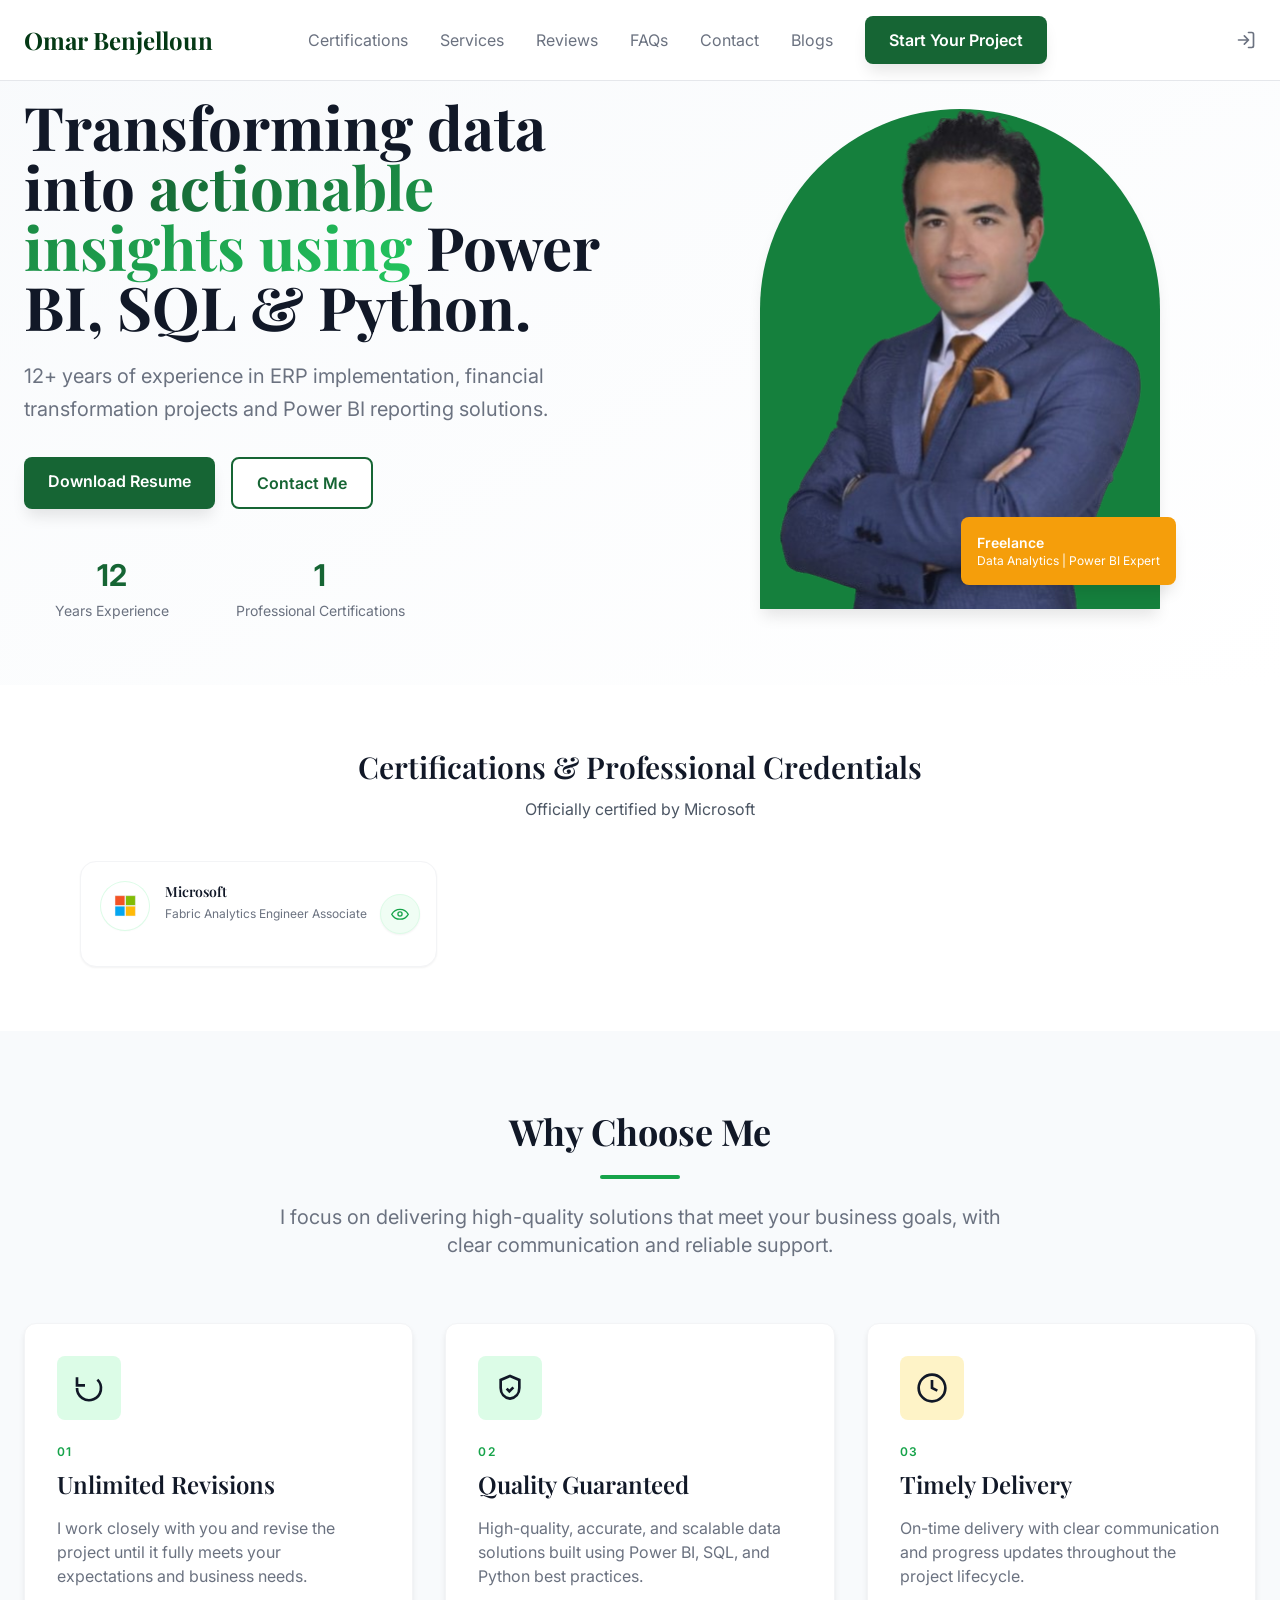
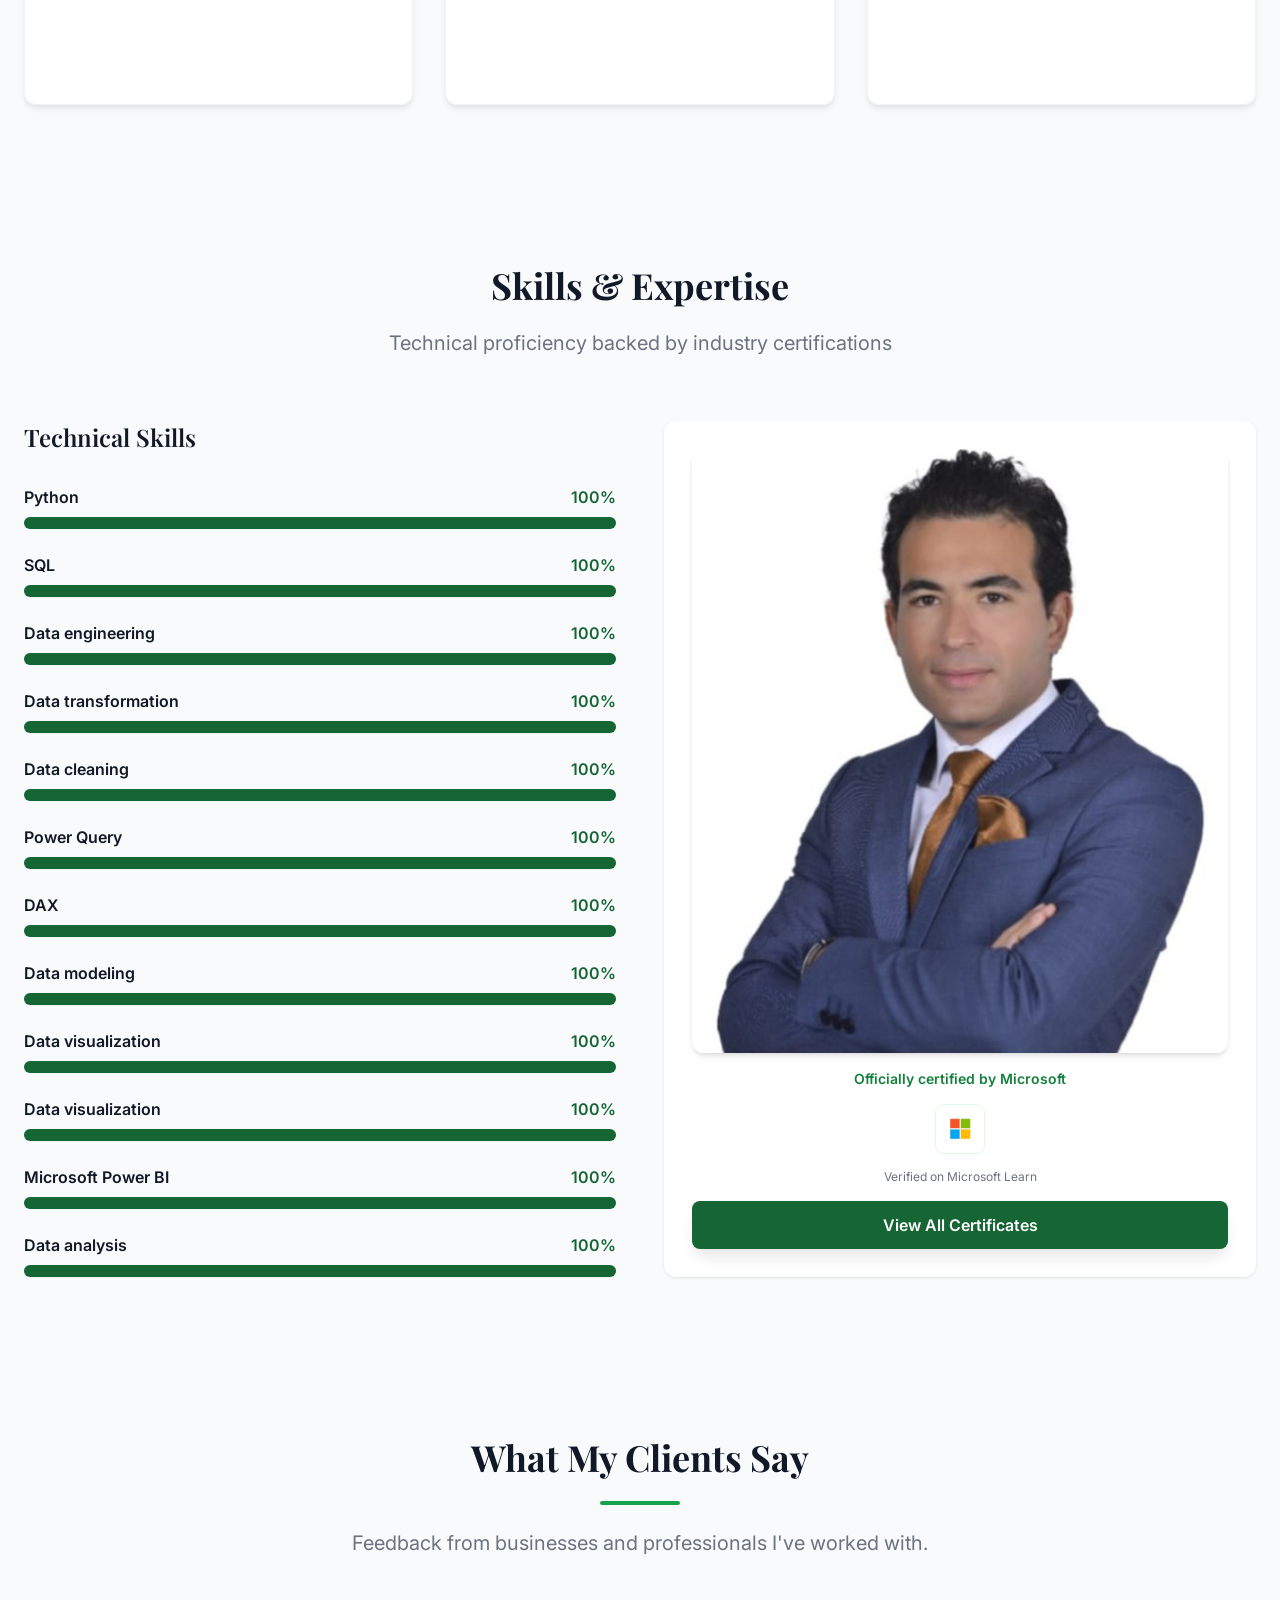
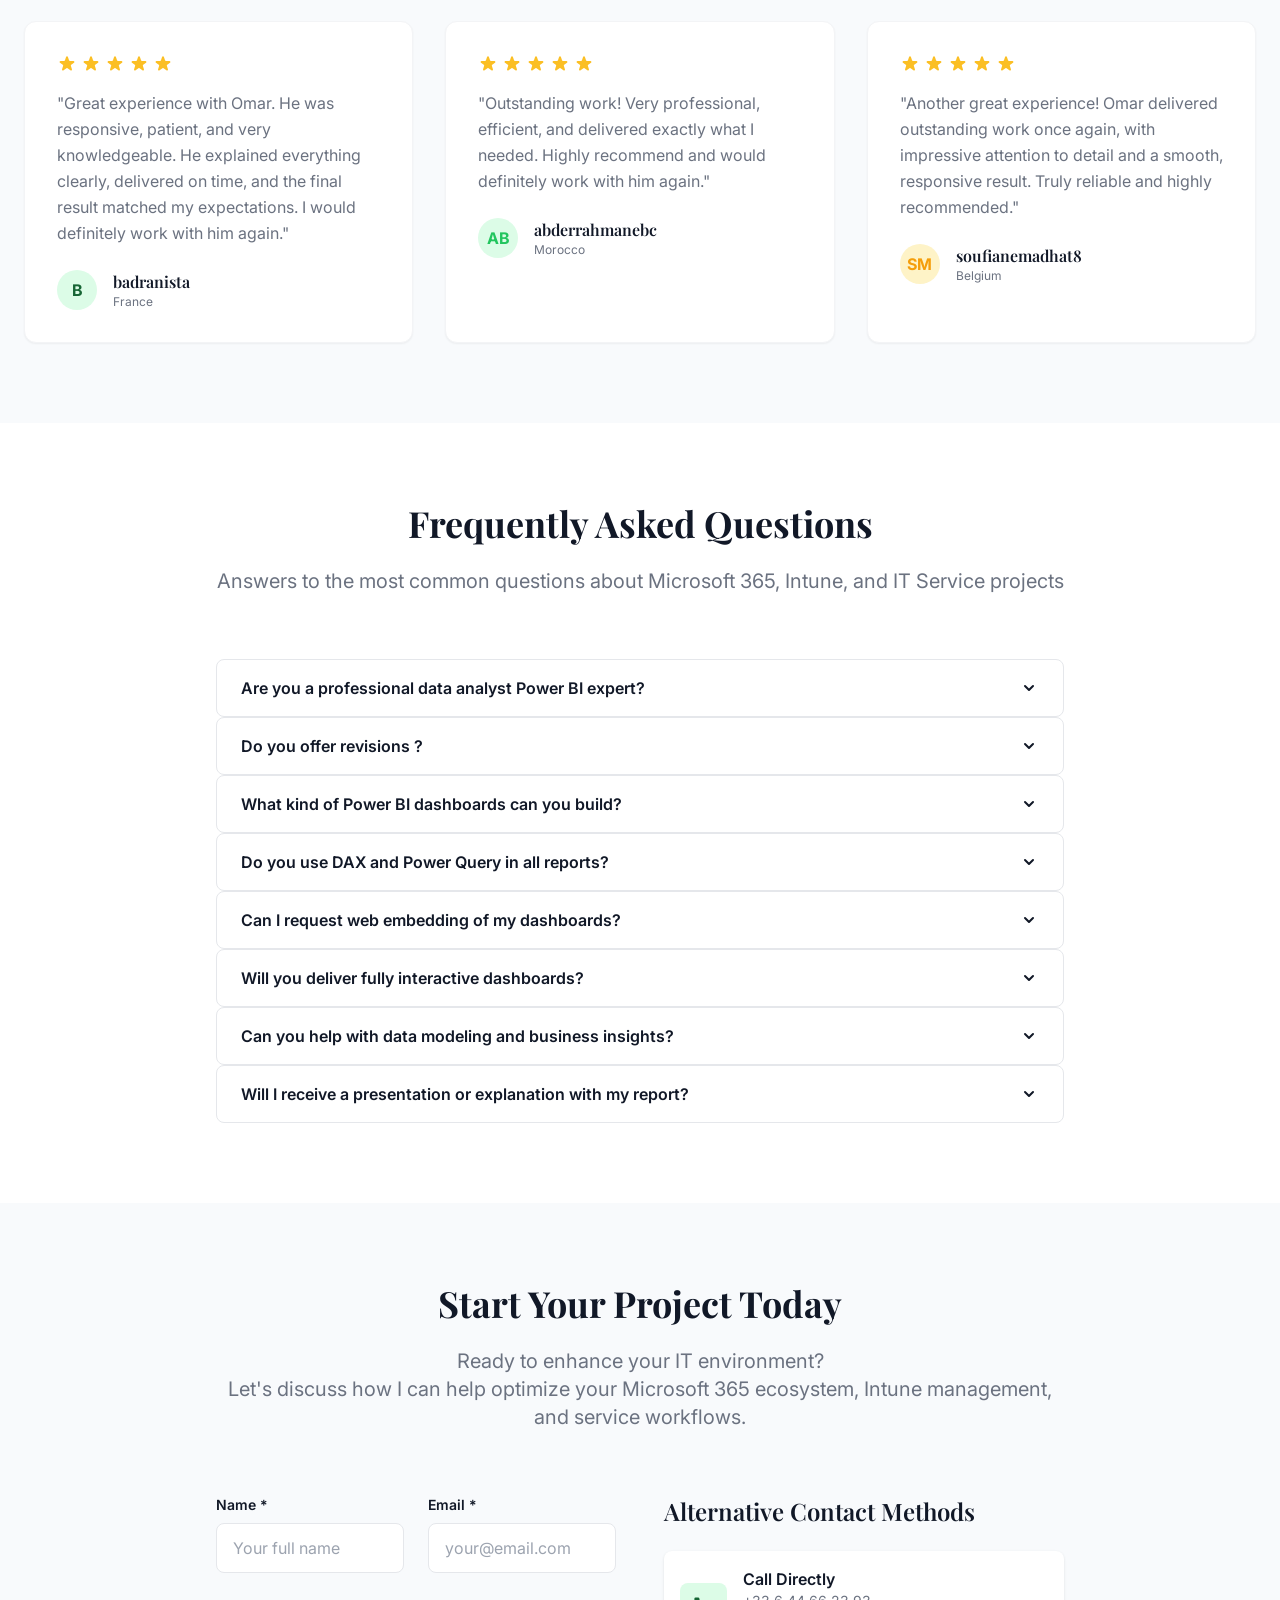
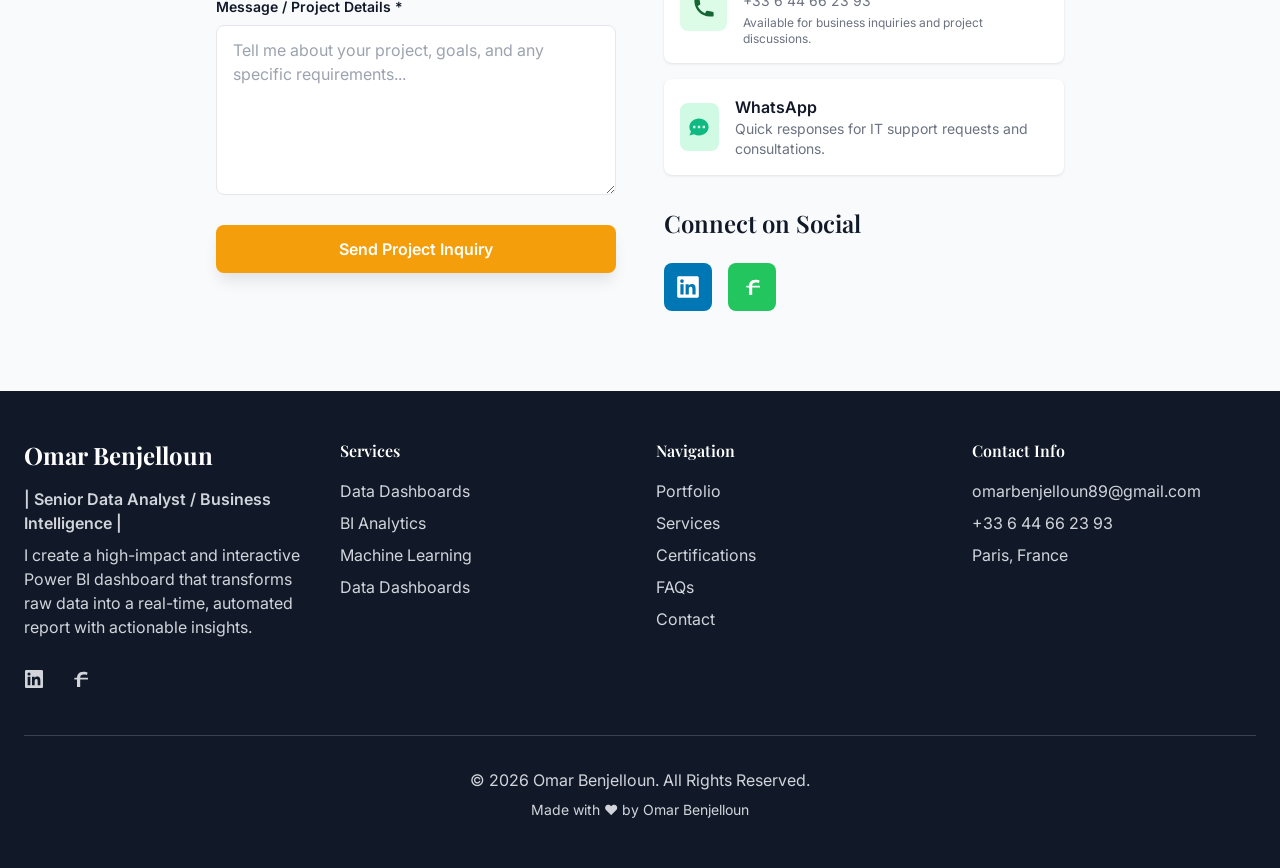
==== pages/index.html @ 7d10e946 "save" ====
<!DOCTYPE html>
<html lang="en">

<head>
    <meta charset="UTF-8" />
    <meta name="viewport" content="width=device-width, initial-scale=1.0" />
    <title>Creative Professional Portfolio - Transform Your Brand with Award-Winning Solutions</title>
    <meta name="description"
        content="Award-winning creative professional with 150+ successful projects. Transform your brand with proven expertise. 98% client satisfaction, 40% average engagement increase." />
    <link rel="icon" type="image/png" class="round" href="/public/images/benjellon.png">
    <link rel="stylesheet" href="../css/main.css" />
    <script type="text/javascript" src="https://cdn.jsdelivr.net/npm/@emailjs/browser@4/dist/email.min.js">
    </script>
    <script type="text/javascript">
        (function () {
            emailjs.init({
                publicKey: "_d-XP0giDBQxyCCEs",
            });
        })();
    </script>
    
    <script type="application/ld+json">
    {
        "@context": "https://schema.org",
        "@type": "Person",
        "name": "Omar Benjelloun",
        "jobTitle": "Creative Director & Brand Strategist",
        "url": "https://alexmorgan.design",
        "sameAs": [
            "https://www.linkedin.com/in/hamza-sa%C3%AFdi-205115386/",
            "https://behance.net/alexmorgan",
            "https://dribbble.com/alexmorgan"
        ]
    }
    </script>

    <script type="module" async
        src="https://static.rocket.new/rocket-web.js?_cfg=https%3A%2F%2Ffreelancer3070back.builtwithrocket.new&_be=https%3A%2F%2Fapplication.rocket.new&_v=0.1.9"></script>
    <script type="module" defer src="https://static.rocket.new/rocket-shot.js?v=0.0.1"></script>
    <style>
        @keyframes underlineGrow {
            from {
                width: 0;
            }

            to {
                width: 100%;
            }
        }

        .heading-underline {
            width: 0;
            animation: underlineGrow 0.8s ease-out 0.3s forwards;
        }

        /* Skills & Expertise section column balancing */
        @media (min-width: 1024px) {
            .skills-expertise-grid {
                align-items: stretch;
            }

            .portrait-container {
                flex: 1 1 0;
                min-height: 0;
                aspect-ratio: auto !important;
            }
        }
    </style>
</head>

<body class="font-body">
    <!-- Navigation -->
    <nav class="fixed top-0 w-full bg-white/95 backdrop-blur-sm border-b border-border z-50">
        <div class="max-w-7xl mx-auto px-6 py-4">
            <div class="flex items-center justify-between">
                <div class="font-display text-2xl font-bold text-brand-500">
                    Omar Benjelloun
                </div>
                <div class="hidden md:flex items-center space-x-8">
                    <a href="#certifications" class="nav-link text-text-secondary hover:text-primary transition-250"
                        data-section="certifications">Certifications</a>
                    <!-- <a href="#case-studies" class="nav-link text-text-secondary hover:text-primary transition-250"
                        data-section="case-studies">Case Studies</a> -->
                    <a href="#skills" class="nav-link text-text-secondary hover:text-primary transition-250"
                        data-section="skills">Services</a>
                    <a href="#reviews" class="nav-link text-text-secondary hover:text-primary transition-250"
                        data-section="reviews">Reviews</a>
                    <a href="#faqs" class="nav-link text-text-secondary hover:text-primary transition-250"
                        data-section="faqs">FAQs</a>
                    <a href="#contact" class="nav-link text-text-secondary hover:text-primary transition-250"
                        data-section="contact">Contact</a>
                    <a href="#contact" class="nav-link text-text-secondary hover:text-primary transition-250"
                        data-section="contact">Blogs</a>
                    <a href="https://www.fiverr.com/benje_omar?source=gig_page" target="_blank"
                        rel="noopener noreferrer" id="schedule-button" class="btn-primary text-center">Start Your
                        Project</a>
                </div>
                <div>
                    
                </div>
                <button class="md:hidden p-2" id="mobile-menu-btn" aria-label="Toggle mobile menu">
                    <svg class="w-6 h-6" fill="none" stroke="currentColor" viewBox="0 0 24 24">
                        <path stroke-linecap="round" stroke-linejoin="round" stroke-width="2"
                            d="M4 6h16M4 12h16M4 18h16" />
                    </svg>
                </button>
                <a href="/login" class="items-center text-text-secondary hover:text-primary transition-250"
                aria-label="Login">
                    <svg class="w-5 h-5" fill="none" stroke="currentColor" viewBox="0 0 24 24">
                        <path stroke-linecap="round" stroke-linejoin="round" stroke-width="2"
                            d="M15 3h4a2 2 0 012 2v14a2 2 0 01-2 2h-4M10 17l5-5m0 0l-5-5m5 5H3" />
                    </svg>
                </a>
            </div>
            <!-- Mobile Menu -->
            <div id="mobile-menu" class="hidden md:hidden pb-4 pt-4 border-t border-border">
                <div class="flex flex-col space-y-4">
                    <a href="#certifications"
                        class="nav-link text-text-secondary hover:text-primary transition-250 py-2"
                        data-section="certifications">Certifications</a>
                    <!-- <a href="#case-studies" class="nav-link text-text-secondary hover:text-primary transition-250 py-2"
                        data-section="case-studies">Case Studies</a> -->
                    <a href="#reviews" class="nav-link text-text-secondary hover:text-primary transition-250 py-2"
                        data-section="reviews">Reviews</a>
                    <a href="#skills" class="nav-link text-text-secondary hover:text-primary transition-250 py-2"
                        data-section="skills">Services</a>
                    <a href="#faqs" class="nav-link text-text-secondary hover:text-primary transition-250 py-2"
                        data-section="faqs">FAQs</a>
                    <a href="#contact" class="nav-link text-text-secondary hover:text-primary transition-250 py-2"
                        data-section="contact">Contact</a>
                    <a href="#contact" class="nav-link text-text-secondary hover:text-primary transition-250 py-2"
                        data-section="contact">Blogs</a>
                    <a href="https://www.fiverr.com/benje_omar?source=gig_page" target="_blank"
                        rel="noopener noreferrer" id="schedule-button-mobile"
                        class="btn-primary text-center py-2 mt-2">Start Your Project</a>
                        <a href="/login"
                        class="flex items-center space-x-2 text-text-secondary hover:text-primary transition-250 py-2">
                            <svg class="w-5 h-5" fill="none" stroke="currentColor" viewBox="0 0 24 24">
                                <path stroke-linecap="round" stroke-linejoin="round" stroke-width="2"
                                    d="M15 3h4a2 2 0 012 2v14a2 2 0 01-2 2h-4M10 17l5-5m0 0l-5-5m5 5H3" />
                            </svg>
                            <span>Login</span>
                        </a>
                </div>
            </div>
        </div>
    </nav>

    <!-- Schedule Menu Overlay -->
    <!-- <div id="schedule-overlay" class="hidden fixed inset-0 bg-black/40 z-50"></div>
    <div id="schedule-menu" -->
    <!-- class="hidden fixed z-50 top-28 right-6 w-[calc(100%-3rem)] max-w-sm bg-white rounded-2xl shadow-cta border border-border p-6 space-y-4">
        <div class="flex items-center justify-between">
            <h3 class="font-display text-xl font-semibold text-text-primary">Choose Meeting Length</h3>
            <button type="button" id="schedule-close" class="text-text-secondary hover:text-text-primary transition-250"
                aria-label="Close schedule options">
                <svg class="w-5 h-5" fill="none" stroke="currentColor" viewBox="0 0 24 24">
                    <path stroke-linecap="round" stroke-linejoin="round" stroke-width="2" d="M6 18L18 6M6 6l12 12" />
                </svg>
            </button>
        </div>
        <p class="text-text-secondary text-sm">Pick the conversation length that best fits your availability.</p>
        <div class="space-y-3">
            <a href="https://tidycal.com/hamzasaidi/15-minute-meeting" target="_blank" rel="noopener noreferrer"
                class="w-full block text-center bg-primary text-white rounded-xl py-3 font-semibold hover:bg-primary-700 transition-250">15
                Minute Meeting</a>
            <a href="https://tidycal.com/hamzasaidi/30-minute-meeting" target="_blank" rel="noopener noreferrer"
                class="w-full block text-center bg-primary text-white rounded-xl py-3 font-semibold hover:bg-primary-700 transition-250">30
                Minute Meeting</a>
            <a href="https://tidycal.com/hamzasaidi/60-minute-meeting" target="_blank" rel="noopener noreferrer"
                class="w-full block text-center bg-primary text-white rounded-xl py-3 font-semibold hover:bg-primary-700 transition-250">60
                Minute Meeting</a>
        </div> -->
    </div>

    <!-- Hero Section -->
    <section class="pt-24 pb-16 bg-gradient-to-br from-surface-50 to-white">
        <div class="max-w-7xl mx-auto px-6">
            <div class="grid lg:grid-cols-2 gap-12 items-center">
                <div class="order-2 lg:order-1">
                    <h1 class="font-display text-5xl lg:text-6xl font-bold text-text-primary mb-6 leading-tight">
                        Transforming data into
                        <span class="text-gradient">actionable insights using</span>
                        Power BI, SQL & Python.
                    </h1>
                    <p class="text-xl text-text-secondary mb-8 leading-relaxed">
                        12+ years of experience in ERP implementation, financial transformation projects and Power BI
                        reporting solutions.
                    </p>
                    <div class="flex flex-col sm:flex-row gap-4 mb-12">
                        <!-- <button onclick={()=>{wind</button>}>
                            Download Resume
                        </button> -->
                        <a href="/public/resume.pdf" target="_blank" rel="noopener noreferrer"
                            class="btn-primary text-center">
                            Download Resume
                        </a>
                        <a href="#contact"
                            class="btn-secondary bg-white text-primary border-2 border-primary hover:bg-primary hover:text-white text-center py-3 px-6 rounded-lg font-semibold transition-250">
                            Contact Me
                        </a>
                    </div>

                    <!-- Trust Indicators -->
                    <div class="grid grid-cols-3 gap-8">
                        <div class="text-center">
                            <div class="text-3xl font-bold text-primary mb-2" id="experience-counter">
                                <p>+</p>12
                            </div>
                            <div class="text-sm text-text-secondary">Years Experience</div>
                        </div>
                        <!-- <div class="text-center">
                            <div class="text-3xl font-bold text-primary mb-2" id="projects-counter">400</div>
                            <div class="text-sm text-text-secondary">Staff & Teachers Trained</div>
                        </div> -->
                        <div class="text-center">
                            <div class="text-3xl font-bold text-primary mb-2" id="satisfaction-counter">1</div>
                            <div class="text-sm text-text-secondary">Professional Certifications</div>
                        </div>
                    </div>
                </div>

                <div class="order-1 lg:order-2 flex justify-center">
                    <div class="relative w-[320px] md:w-[360px] lg:w-[400px]">
                        <div
                            class="w-full h-[440px] md:h-[500px] bg-green-700 rounded-t-full rounded-b-3xl overflow-hidden flex items-end justify-center shadow-cta">
                            <img src="../public/images/omar_benjellon.png" alt="Alex Morgan - Creative Director"
                                class="h-full w-auto object-cover"
                                onerror="this.src='https://images.unsplash.com/photo-1584824486509-112e4181ff6b?q=80&w=2940&auto=format&fit=crop&ixlib=rb-4.0.3&ixid=M3wxMjA3fDB8MHxwaG90by1wYWdlfHx8fGVufDB8fHx8fA%3D%3D'; this.onerror=null;" />
                        </div>
                        <div class="absolute bottom-6 -right-4 bg-accent text-white p-4 rounded-lg shadow-cta">
                            <div class="text-sm font-semibold">Freelance</div>
                            <div class="text-xs">Data Analytics | Power BI Expert</div>
                        </div>
                    </div>
                </div>
            </div>
        </div>
    </section>

    <!-- Certifications -->
    <section id="certifications" class="py-16 bg-white">
        <div class="max-w-6xl mx-auto px-4">
            <h2 class="text-center text-2xl md:text-3xl font-semibold text-gray-900 mb-3">
                Certifications & Professional Credentials
            </h2>
            <p class="text-center text-gray-600 mb-10">
                Officially certified by Microsoft
            </p>
            <div class="grid grid-cols-1 sm:grid-cols-2 lg:grid-cols-3 gap-6">
                <div
                    class="group relative flex items-start gap-4 p-5 pr-16 rounded-2xl border border-gray-100 bg-white shadow-sm transition-all duration-200 hover:-translate-y-1.5 hover:shadow-xl hover:border-green-200">
                    <span
                        class="flex h-12 w-12 items-center justify-center rounded-full bg-white shadow-sm ring-1 ring-green-100">
                        <img src="../public/images/logos/microsoft-365-logo.svg" alt="Microsoft 365 logo"
                            class="h-7 w-7 object-contain" />
                    </span>
                    <div class="space-y-1">
                        <h3 class="font-semibold text-gray-900 text-sm">Microsoft</h3>
                        <p class="text-xs text-gray-500 mt-1">Fabric Analytics Engineer Associate</p>
                        <a href="https://learn.microsoft.com/en-us/users/hamzasadi-1592/credentials/66A924688CE05A85"
                            target="_blank" rel="noopener noreferrer"
                            class="inline-flex items-center gap-1 mt-2 text-xs font-medium text-green-600 hover:text-green-700">
                            <!-- <span>Verify on Microsoft Learn</span> -->
                            <!-- <svg xmlns="http://www.w3.org/2000/svg" class="h-3 w-3" viewBox="0 0 24 24" fill="none" stroke="currentColor" stroke-width="2">
                                <path d="M14 3h7v7" />
                                <path d="M10 14 21 3" />
                                <path d="M5 5v16h16" />
                            </svg> -->
                        </a>
                    </div>
                    <button type="button"
                        class="cert-eye-btn absolute right-4 top-1/2 -translate-y-1/2 h-10 w-10 rounded-full border border-green-100 bg-green-50 text-green-600 flex items-center justify-center shadow-sm transition-colors duration-200 hover:bg-green-100 focus:outline-none focus:ring-2 focus:ring-green-300"
                        data-cert-id="ms-admin-expert" aria-label="View certificate">
                        <svg class="h-5 w-5" fill="none" stroke="currentColor" stroke-width="1.6" viewBox="0 0 24 24">
                            <path stroke-linecap="round" stroke-linejoin="round"
                                d="M2.1 12.35s3.4-5.85 9.9-5.85 9.9 5.85 9.9 5.85-3.4 5.85-9.9 5.85-9.9-5.85-9.9-5.85z" />
                            <circle cx="12" cy="12" r="2.5" />
                        </svg>
                    </button>
                </div>
                <!-- <div class="group relative flex items-start gap-4 p-5 pr-16 rounded-2xl border border-gray-100 bg-white shadow-sm transition-all duration-200 hover:-translate-y-1.5 hover:shadow-xl hover:border-green-200">
                    <span class="flex h-12 w-12 items-center justify-center rounded-full bg-white shadow-sm ring-1 ring-green-100">
                        <img src="../public/images/logos/microsoft-365-logo.svg" alt="Microsoft 365 logo" class="h-7 w-7 object-contain" />
                    </span>
                    <div class="space-y-1">
                        <h3 class="font-semibold text-gray-900 text-sm">Microsoft 365 Certified: Endpoint Administrator Associate</h3>
                        <p class="text-xs text-gray-500 mt-1">Managing and securing Windows devices with Intune, policies, and modern management.</p>
                        <a href="https://learn.microsoft.com/en-us/users/hamzasadi-1592/credentials/6702AB44E7060220" target="_blank" rel="noopener noreferrer" class="inline-flex items-center gap-1 mt-2 text-xs font-medium text-green-600 hover:text-green-700">
                            <span>Verify on Microsoft Learn</span>
                            <svg xmlns="http://www.w3.org/2000/svg" class="h-3 w-3" viewBox="0 0 24 24" fill="none" stroke="currentColor" stroke-width="2">
                                <path d="M14 3h7v7" />
                                <path d="M10 14 21 3" />
                                <path d="M5 5v16h16" />
                            </svg>
                        </a>
                    </div>
                    <button type="button" class="cert-eye-btn absolute right-4 top-1/2 -translate-y-1/2 h-10 w-10 rounded-full border border-green-100 bg-green-50 text-green-600 flex items-center justify-center shadow-sm transition-colors duration-200 hover:bg-green-100 focus:outline-none focus:ring-2 focus:ring-green-300" data-cert-id="ms-endpoint-associate" aria-label="View certificate">
                        <svg class="h-5 w-5" fill="none" stroke="currentColor" stroke-width="1.6" viewBox="0 0 24 24">
                            <path stroke-linecap="round" stroke-linejoin="round" d="M2.1 12.35s3.4-5.85 9.9-5.85 9.9 5.85 9.9 5.85-3.4 5.85-9.9 5.85-9.9-5.85-9.9-5.85z" />
                            <circle cx="12" cy="12" r="2.5" />
                        </svg>
                    </button>
                </div>
                <div class="group relative flex items-start gap-4 p-5 pr-16 rounded-2xl border border-gray-100 bg-white shadow-sm transition-all duration-200 hover:-translate-y-1.5 hover:shadow-xl hover:border-green-200">
                    <span class="flex h-12 w-12 items-center justify-center rounded-full bg-white shadow-sm ring-1 ring-green-100">
                        <img src="../public/images/logos/microsoft-365-logo.svg" alt="Microsoft 365 logo" class="h-7 w-7 object-contain" />
                    </span>
                    <div class="space-y-1">
                        <h3 class="font-semibold text-gray-900 text-sm">Microsoft 365 Certified: Fundamentals (MS-900)</h3>
                        <p class="text-xs text-gray-500 mt-1">Solid foundation in Microsoft 365 services, licensing, and cloud productivity concepts.</p>
                        <a href="https://learn.microsoft.com/en-us/users/HamzaSadi-1592/credentials/FD7CDF0CA06E6B6E" target="_blank" rel="noopener noreferrer" class="inline-flex items-center gap-1 mt-2 text-xs font-medium text-green-600 hover:text-green-700">
                            <span>Verify on Microsoft Learn</span>
                            <svg xmlns="http://www.w3.org/2000/svg" class="h-3 w-3" viewBox="0 0 24 24" fill="none" stroke="currentColor" stroke-width="2">
                                <path d="M14 3h7v7" />
                                <path d="M10 14 21 3" />
                                <path d="M5 5v16h16" />
                            </svg>
                        </a>
                    </div>
                    <button type="button" class="cert-eye-btn absolute right-4 top-1/2 -translate-y-1/2 h-10 w-10 rounded-full border border-green-100 bg-green-50 text-green-600 flex items-center justify-center shadow-sm transition-colors duration-200 hover:bg-green-100 focus:outline-none focus:ring-2 focus:ring-green-300" data-cert-id="ms-900-fundamentals" aria-label="View certificate">
                        <svg class="h-5 w-5" fill="none" stroke="currentColor" stroke-width="1.6" viewBox="0 0 24 24">
                            <path stroke-linecap="round" stroke-linejoin="round" d="M2.1 12.35s3.4-5.85 9.9-5.85 9.9 5.85 9.9 5.85-3.4 5.85-9.9 5.85-9.9-5.85-9.9-5.85z" />
                            <circle cx="12" cy="12" r="2.5" />
                        </svg>
                    </button>
                </div>
                <div class="group relative flex items-start gap-4 p-5 pr-16 rounded-2xl border border-gray-100 bg-white shadow-sm transition-all duration-200 hover:-translate-y-1.5 hover:shadow-xl hover:border-green-200">
                    <span class="flex h-12 w-12 items-center justify-center rounded-full bg-white shadow-sm ring-1 ring-green-100">
                        <img src="../public/images/logos/azure-logo.svg" alt="Microsoft Azure logo" class="h-7 w-7 object-contain" />
                    </span>
                    <div class="space-y-1">
                        <h3 class="font-semibold text-gray-900 text-sm">Microsoft Certified: Azure Fundamentals (AZ-900)</h3>
                        <p class="text-xs text-gray-500 mt-1">Core knowledge of Azure services, cloud concepts, security, and governance.</p>
                        <a href="https://learn.microsoft.com/en-us/users/hamzasadi-4854/credentials/7578CBF192F12128" target="_blank" rel="noopener noreferrer" class="inline-flex items-center gap-1 mt-2 text-xs font-medium text-green-600 hover:text-green-700">
                            <span>Verify on Microsoft Learn</span>
                            <svg xmlns="http://www.w3.org/2000/svg" class="h-3 w-3" viewBox="0 0 24 24" fill="none" stroke="currentColor" stroke-width="2">
                                <path d="M14 3h7v7" />
                                <path d="M10 14 21 3" />
                                <path d="M5 5v16h16" />
                            </svg>
                        </a>
                    </div>
                    <button type="button" class="cert-eye-btn absolute right-4 top-1/2 -translate-y-1/2 h-10 w-10 rounded-full border border-green-100 bg-green-50 text-green-600 flex items-center justify-center shadow-sm transition-colors duration-200 hover:bg-green-100 focus:outline-none focus:ring-2 focus:ring-green-300" data-cert-id="az-900-fundamentals" aria-label="View certificate">
                        <svg class="h-5 w-5" fill="none" stroke="currentColor" stroke-width="1.6" viewBox="0 0 24 24">
                            <path stroke-linecap="round" stroke-linejoin="round" d="M2.1 12.35s3.4-5.85 9.9-5.85 9.9 5.85 9.9 5.85-3.4 5.85-9.9 5.85-9.9-5.85-9.9-5.85z" />
                            <circle cx="12" cy="12" r="2.5" />
                        </svg>
                    </button>
                </div>
                <div class="group relative flex items-start gap-4 p-5 pr-16 rounded-2xl border border-gray-100 bg-white shadow-sm transition-all duration-200 hover:-translate-y-1.5 hover:shadow-xl hover:border-green-200">
                    <span class="flex h-12 w-12 items-center justify-center rounded-full bg-white shadow-sm ring-1 ring-green-100">
                        <img src="../public/images/logos/microsoft-365-logo.svg" alt="Microsoft Security logo" class="h-7 w-7 object-contain" />
                    </span>
                    <div class="space-y-1">
                        <h3 class="font-semibold text-gray-900 text-sm">Microsoft Certified: Security, Compliance & Identity Fundamentals (SC-900)</h3>
                        <p class="text-xs text-gray-500 mt-1">Understanding of Microsoft security, compliance, and identity solutions across cloud and hybrid.</p>
                        <a href="https://learn.microsoft.com/en-us/users/hamzasadi-4854/credentials/6D79BCA9420510B7" target="_blank" rel="noopener noreferrer" class="inline-flex items-center gap-1 mt-2 text-xs font-medium text-green-600 hover:text-green-700">
                            <span>Verify on Microsoft Learn</span>
                            <svg xmlns="http://www.w3.org/2000/svg" class="h-3 w-3" viewBox="0 0 24 24" fill="none" stroke="currentColor" stroke-width="2">
                                <path d="M14 3h7v7" />
                                <path d="M10 14 21 3" />
                                <path d="M5 5v16h16" />
                            </svg>
                        </a>
                    </div>
                    <button type="button" class="cert-eye-btn absolute right-4 top-1/2 -translate-y-1/2 h-10 w-10 rounded-full border border-green-100 bg-green-50 text-green-600 flex items-center justify-center shadow-sm transition-colors duration-200 hover:bg-green-100 focus:outline-none focus:ring-2 focus:ring-green-300" data-cert-id="sc-900-fundamentals" aria-label="View certificate">
                        <svg class="h-5 w-5" fill="none" stroke="currentColor" stroke-width="1.6" viewBox="0 0 24 24">
                            <path stroke-linecap="round" stroke-linejoin="round" d="M2.1 12.35s3.4-5.85 9.9-5.85 9.9 5.85 9.9 5.85-3.4 5.85-9.9 5.85-9.9-5.85-9.9-5.85z" />
                            <circle cx="12" cy="12" r="2.5" />
                        </svg>
                    </button>
                </div>
                <div class="group relative flex items-start gap-4 p-5 pr-16 rounded-2xl border border-gray-100 bg-white shadow-sm transition-all duration-200 hover:-translate-y-1.5 hover:shadow-xl hover:border-green-200">
                    <span class="flex h-12 w-12 items-center justify-center rounded-full bg-white shadow-sm ring-1 ring-emerald-100">
                        <img src="../public/images/logos/itil4-logo.svg" alt="ITIL 4 logo" class="h-7 w-7 object-contain" />
                    </span>
                    <div class="space-y-1">
                        <h3 class="font-semibold text-gray-900 text-sm">ITIL® 4 Foundation – IT Service Management</h3>
                        <p class="text-xs text-gray-500 mt-1">Best practices in IT service management: incident, change, and continual improvement.</p>
                        <div class="mt-2">
                            <a href="https://peoplecert.org/verify" target="_blank" rel="noopener noreferrer" class="inline-flex items-center gap-1 text-xs font-medium text-green-600 hover:text-green-700">
                                <span>Verify on ITIL / PeopleCert</span>
                                <svg xmlns="http://www.w3.org/2000/svg" class="h-3 w-3" viewBox="0 0 24 24" fill="none" stroke="currentColor" stroke-width="2">
                                    <path d="M14 3h7v7" />
                                    <path d="M10 14 21 3" />
                                    <path d="M5 5v16h16" />
                                </svg>
                            </a>
                            <p class="text-[11px] text-gray-400 mt-1">Verification code: GR671780444HS</p>
                        </div>
                    </div>
                    <button type="button" class="cert-eye-btn absolute right-4 top-1/2 -translate-y-1/2 h-10 w-10 rounded-full border border-green-100 bg-green-50 text-green-600 flex items-center justify-center shadow-sm transition-colors duration-200 hover:bg-green-100 focus:outline-none focus:ring-2 focus:ring-green-300" data-cert-id="itil4-foundation" aria-label="View certificate">
                        <svg class="h-5 w-5" fill="none" stroke="currentColor" stroke-width="1.6" viewBox="0 0 24 24">
                            <path stroke-linecap="round" stroke-linejoin="round" d="M2.1 12.35s3.4-5.85 9.9-5.85 9.9 5.85 9.9 5.85-3.4 5.85-9.9 5.85-9.9-5.85-9.9-5.85z" />
                            <circle cx="12" cy="12" r="2.5" />
                        </svg>
                    </button>
                </div> -->
            </div>
        </div>
    </section>

    <div id="cert-modal"
        class="fixed inset-0 z-50 hidden items-center justify-center bg-black/60 backdrop-blur-sm px-4">
        <div class="relative max-w-3xl w-full rounded-2xl bg-white p-4 sm:p-6 shadow-2xl">
            <button type="button"
                class="absolute top-3 right-3 rounded-full bg-gray-100 p-2 text-gray-500 transition-colors duration-150 hover:bg-gray-200 focus:outline-none focus:ring-2 focus:ring-primary"
                data-close-modal aria-label="Close">
                <svg class="h-4 w-4" fill="none" stroke="currentColor" stroke-width="1.8" viewBox="0 0 24 24">
                    <line x1="18" y1="6" x2="6" y2="18" stroke-linecap="round" />
                    <line x1="6" y1="6" x2="18" y2="18" stroke-linecap="round" />
                </svg>
            </button>
            <img id="cert-modal-image" src="" alt="Certification preview"
                class="mx-auto max-h-[70vh] w-full rounded-xl object-contain" />
        </div>
    </div>

    <!-- CertProofModal -->
    <div id="cert-proof-modal"
        class="fixed inset-0 z-50 hidden items-center justify-center bg-black/50 backdrop-blur-sm px-4" role="dialog"
        aria-modal="true" aria-labelledby="cert-proof-modal-title">
        <div
            class="relative max-w-4xl w-full rounded-2xl bg-white p-6 sm:p-8 shadow-2xl max-h-[90vh] overflow-y-auto transform scale-95 opacity-0 transition-all duration-[180ms]">
            <button type="button"
                class="absolute top-4 right-4 rounded-full bg-gray-100 p-2 text-gray-500 transition-colors duration-150 hover:bg-gray-200 focus:outline-none focus:ring-2 focus:ring-primary"
                data-close-cert-proof-modal aria-label="Close certificates modal">
                <svg class="h-5 w-5" fill="none" stroke="currentColor" stroke-width="1.8" viewBox="0 0 24 24">
                    <line x1="18" y1="6" x2="6" y2="18" stroke-linecap="round" />
                    <line x1="6" y1="6" x2="18" y2="18" stroke-linecap="round" />
                </svg>
            </button>

            <h2 id="cert-proof-modal-title" class="text-2xl md:text-3xl font-semibold text-gray-900 mb-6">Certifications
                & Professional Credentials</h2>

            <div class="grid md:grid-cols-2 gap-6">
                <!-- Microsoft 365 Certified: Administrator Expert -->
                <div
                    class="flex items-start gap-4 p-4 rounded-xl border border-gray-100 bg-white hover:shadow-md transition-shadow">
                    <span
                        class="flex h-12 w-12 items-center justify-center rounded-full bg-white shadow-sm ring-1 ring-green-100 flex-shrink-0">
                        <img src="../public/images/logos/microsoft-365-logo.svg" alt="Microsoft 365 logo"
                            class="h-7 w-7 object-contain" />
                    </span>
                    <div class="space-y-1 flex-1">
                        <h3 class="font-semibold text-gray-900 text-sm">Microsoft
                        </h3>
                        <p class="text-xs text-gray-500 mt-1">Fabric Analytics Engineer Associate</p>
                        <a href="#" target="_blank" rel="noopener noreferrer"
                            class="inline-flex items-center gap-1 mt-2 text-xs font-medium text-green-600 hover:text-green-700">
                            <span>Verify on Microsoft Learn</span>
                            <svg xmlns="http://www.w3.org/2000/svg" class="h-3 w-3" viewBox="0 0 24 24" fill="none"
                                stroke="currentColor" stroke-width="2">
                                <path d="M14 3h7v7" />
                                <path d="M10 14 21 3" />
                                <path d="M5 5v16h16" />
                            </svg>
                        </a>
                    </div>
                </div>

                <!-- Microsoft 365 Certified: Endpoint Administrator Associate -->
                <!-- <div
                    class="flex items-start gap-4 p-4 rounded-xl border border-gray-100 bg-white hover:shadow-md transition-shadow">
                    <span
                        class="flex h-12 w-12 items-center justify-center rounded-full bg-white shadow-sm ring-1 ring-green-100 flex-shrink-0">
                        <img src="../public/images/logos/microsoft-365-logo.svg" alt="Microsoft 365 logo"
                            class="h-7 w-7 object-contain" />
                    </span>
                    <div class="space-y-1 flex-1">
                        <h3 class="font-semibold text-gray-900 text-sm">Microsoft 365 Certified: Endpoint Administrator
                            Associate</h3>
                        <p class="text-xs text-gray-500 mt-1">Managing and securing Windows devices with Intune,
                            policies, and modern management.</p>
                        <a href="https://learn.microsoft.com/en-us/users/hamzasadi-1592/credentials/6702AB44E7060220"
                            target="_blank" rel="noopener noreferrer"
                            class="inline-flex items-center gap-1 mt-2 text-xs font-medium text-green-600 hover:text-green-700">
                            <span>Verify on Microsoft Learn</span>
                            <svg xmlns="http://www.w3.org/2000/svg" class="h-3 w-3" viewBox="0 0 24 24" fill="none"
                                stroke="currentColor" stroke-width="2">
                                <path d="M14 3h7v7" />
                                <path d="M10 14 21 3" />
                                <path d="M5 5v16h16" />
                            </svg>
                        </a>
                    </div>
                </div> -->

                <!-- Microsoft 365 Certified: Fundamentals (MS-900) -->
                <!-- <div
                    class="flex items-start gap-4 p-4 rounded-xl border border-gray-100 bg-white hover:shadow-md transition-shadow">
                    <span
                        class="flex h-12 w-12 items-center justify-center rounded-full bg-white shadow-sm ring-1 ring-green-100 flex-shrink-0">
                        <img src="../public/images/logos/microsoft-365-logo.svg" alt="Microsoft 365 logo"
                            class="h-7 w-7 object-contain" />
                    </span>
                    <div class="space-y-1 flex-1">
                        <h3 class="font-semibold text-gray-900 text-sm">Microsoft 365 Certified: Fundamentals (MS-900)
                        </h3>
                        <p class="text-xs text-gray-500 mt-1">Solid foundation in Microsoft 365 services, licensing, and
                            cloud productivity concepts.</p>
                        <a href="https://learn.microsoft.com/en-us/users/HamzaSadi-1592/credentials/FD7CDF0CA06E6B6E"
                            target="_blank" rel="noopener noreferrer"
                            class="inline-flex items-center gap-1 mt-2 text-xs font-medium text-green-600 hover:text-green-700">
                            <span>Verify on Microsoft Learn</span>
                            <svg xmlns="http://www.w3.org/2000/svg" class="h-3 w-3" viewBox="0 0 24 24" fill="none"
                                stroke="currentColor" stroke-width="2">
                                <path d="M14 3h7v7" />
                                <path d="M10 14 21 3" />
                                <path d="M5 5v16h16" />
                            </svg>
                        </a>
                    </div>
                </div> -->

                <!-- Microsoft Certified: Azure Fundamentals (AZ-900) -->
                <!-- <div
                    class="flex items-start gap-4 p-4 rounded-xl border border-gray-100 bg-white hover:shadow-md transition-shadow">
                    <span
                        class="flex h-12 w-12 items-center justify-center rounded-full bg-white shadow-sm ring-1 ring-green-100 flex-shrink-0">
                        <img src="../public/images/logos/azure-logo.svg" alt="Microsoft Azure logo"
                            class="h-7 w-7 object-contain" />
                    </span>
                    <div class="space-y-1 flex-1">
                        <h3 class="font-semibold text-gray-900 text-sm">Microsoft Certified: Azure Fundamentals (AZ-900)
                        </h3>
                        <p class="text-xs text-gray-500 mt-1">Core knowledge of Azure services, cloud concepts,
                            security, and governance.</p>
                        <a href="https://learn.microsoft.com/en-us/users/hamzasadi-4854/credentials/7578CBF192F12128"
                            target="_blank" rel="noopener noreferrer"
                            class="inline-flex items-center gap-1 mt-2 text-xs font-medium text-green-600 hover:text-green-700">
                            <span>Verify on Microsoft Learn</span>
                            <svg xmlns="http://www.w3.org/2000/svg" class="h-3 w-3" viewBox="0 0 24 24" fill="none"
                                stroke="currentColor" stroke-width="2">
                                <path d="M14 3h7v7" />
                                <path d="M10 14 21 3" />
                                <path d="M5 5v16h16" />
                            </svg>
                        </a>
                    </div>
                </div> -->

                <!-- Microsoft Certified: Security, Compliance & Identity Fundamentals (SC-900) -->
                <!-- <div
                    class="flex items-start gap-4 p-4 rounded-xl border border-gray-100 bg-white hover:shadow-md transition-shadow">
                    <span
                        class="flex h-12 w-12 items-center justify-center rounded-full bg-white shadow-sm ring-1 ring-green-100 flex-shrink-0">
                        <img src="../public/images/logos/microsoft-365-logo.svg" alt="Microsoft Security logo"
                            class="h-7 w-7 object-contain" />
                    </span>
                    <div class="space-y-1 flex-1">
                        <h3 class="font-semibold text-gray-900 text-sm">Microsoft Certified: Security, Compliance &
                            Identity Fundamentals (SC-900)</h3>
                        <p class="text-xs text-gray-500 mt-1">Understanding of Microsoft security, compliance, and
                            identity solutions across cloud and hybrid.</p>
                        <a href="https://learn.microsoft.com/en-us/users/hamzasadi-4854/credentials/6D79BCA9420510B7"
                            target="_blank" rel="noopener noreferrer"
                            class="inline-flex items-center gap-1 mt-2 text-xs font-medium text-green-600 hover:text-green-700">
                            <span>Verify on Microsoft Learn</span>
                            <svg xmlns="http://www.w3.org/2000/svg" class="h-3 w-3" viewBox="0 0 24 24" fill="none"
                                stroke="currentColor" stroke-width="2">
                                <path d="M14 3h7v7" />
                                <path d="M10 14 21 3" />
                                <path d="M5 5v16h16" />
                            </svg>
                        </a>
                    </div>
                </div> -->

                <!-- ITIL® 4 Foundation -->
                <!-- <div
                    class="flex items-start gap-4 p-4 rounded-xl border border-gray-100 bg-white hover:shadow-md transition-shadow">
                    <span
                        class="flex h-12 w-12 items-center justify-center rounded-full bg-white shadow-sm ring-1 ring-emerald-100 flex-shrink-0">
                        <img src="../public/images/logos/itil4-logo.svg" alt="ITIL 4 logo"
                            class="h-7 w-7 object-contain" />
                    </span>
                    <div class="space-y-1 flex-1">
                        <h3 class="font-semibold text-gray-900 text-sm">ITIL® 4 Foundation – IT Service Management</h3>
                        <p class="text-xs text-gray-500 mt-1">Best practices in IT service management: incident, change,
                            and continual improvement.</p>
                        <div class="mt-2">
                            <a href="https://peoplecert.org/verify" target="_blank" rel="noopener noreferrer"
                                class="inline-flex items-center gap-1 text-xs font-medium text-green-600 hover:text-green-700">
                                <span>Verify on ITIL / PeopleCert</span>
                                <svg xmlns="http://www.w3.org/2000/svg" class="h-3 w-3" viewBox="0 0 24 24" fill="none"
                                    stroke="currentColor" stroke-width="2">
                                    <path d="M14 3h7v7" />
                                    <path d="M10 14 21 3" />
                                    <path d="M5 5v16h16" />
                                </svg>
                            </a>
                            <p class="text-[11px] text-gray-400 mt-1">Verification code: GR671780444HS</p>
                        </div>
                    </div>
                </div> -->
            </div>
        </div>
    </div>

    <!-- Value Proposition -->
    <section class="py-20 section-surface" id="value-proposition">
        <div class="max-w-7xl mx-auto px-6">
            <div class="text-center mb-16">
                <h2 class="font-display text-4xl font-bold text-text-primary mb-6">
                    Why Choose Me
                </h2>
                <div class="w-20 h-1 bg-green-600 mx-auto mt-4 rounded-full"></div>
                <p class="text-xl text-text-secondary max-w-3xl mx-auto mt-6">
                    I focus on delivering high-quality solutions that meet your business goals, with clear communication
                    and reliable support.
                </p>
            </div>

            <div class="grid md:grid-cols-3 gap-8">

                <!-- 01 Unlimited Revisions -->
                <div class="value-card bg-white p-8 rounded-xl border border-gray-100 shadow-portfolio hover:-translate-y-1 hover:shadow-xl hover:border-green-100 transition-all duration-[600ms] ease-out group opacity-0 translate-y-5"
                    data-delay="0">

                    <div
                        class="w-16 h-16 bg-primary-100 rounded-lg flex items-center justify-center mb-6 group-hover:bg-primary group-hover:text-white group-hover:scale-105 group-hover:-translate-y-0.5 transition-all duration-200 ease-in-out">
                        <svg xmlns="http://www.w3.org/2000/svg" class="w-8 h-8" fill="none" viewBox="0 0 24 24"
                            stroke="currentColor" stroke-width="2">
                            <path d="M3 12a9 9 0 1015.3-6.3" />
                            <path d="M3 4v6h6" />
                        </svg>
                    </div>

                    <span class="text-xs uppercase font-semibold tracking-widest text-green-600 mb-2 block">01</span>
                    <h3 class="font-display text-2xl font-semibold mb-4">Unlimited Revisions</h3>
                    <p class="text-text-secondary mb-6">
                        I work closely with you and revise the project until it fully meets your expectations and
                        business needs.
                    </p>

                    <div class="opacity-0 group-hover:opacity-100 transition-250">
                        <div class="text-sm text-primary font-semibold">Client Commitment:</div>
                        <div class="text-sm text-text-secondary">
                            Continuous feedback and improvements until you’re 100% satisfied.
                        </div>
                    </div>
                </div>

                <!-- 02 Quality Guaranteed -->
                <div class="value-card bg-white p-8 rounded-xl border border-gray-100 shadow-portfolio hover:-translate-y-1 hover:shadow-xl hover:border-green-100 transition-all duration-[600ms] ease-out group opacity-0 translate-y-5"
                    data-delay="100">

                    <div
                        class="w-16 h-16 bg-secondary-100 rounded-lg flex items-center justify-center mb-6 group-hover:bg-secondary group-hover:text-white group-hover:scale-105 group-hover:-translate-y-0.5 transition-all duration-200 ease-in-out">
                        <svg xmlns="http://www.w3.org/2000/svg" class="w-8 h-8" fill="none" viewBox="0 0 24 24"
                            stroke="currentColor" stroke-width="2">
                            <path d="M12 3l7 3v6c0 4.2-2.7 7.4-7 8-4.3-.6-7-3.8-7-8V6l7-3z" />
                            <path d="M9.5 12.5l2 2 3-3" />
                        </svg>
                    </div>

                    <span class="text-xs uppercase font-semibold tracking-widest text-green-600 mb-2 block">02</span>
                    <h3 class="font-display text-2xl font-semibold mb-4">Quality Guaranteed</h3>
                    <p class="text-text-secondary mb-6">
                        High-quality, accurate, and scalable data solutions built using Power BI, SQL, and Python best
                        practices.
                    </p>

                    <div class="opacity-0 group-hover:opacity-100 transition-250">
                        <div class="text-sm text-primary font-semibold">Professional Standard:</div>
                        <div class="text-sm text-text-secondary">
                            Clean dashboards, optimized queries, and reliable analytics results.
                        </div>
                    </div>
                </div>

                <!-- 03 Timely Delivery -->
                <div class="value-card bg-white p-8 rounded-xl border border-gray-100 shadow-portfolio hover:-translate-y-1 hover:shadow-xl hover:border-green-100 transition-all duration-[600ms] ease-out group opacity-0 translate-y-5"
                    data-delay="200">

                    <div
                        class="w-16 h-16 bg-accent-100 rounded-lg flex items-center justify-center mb-6 group-hover:bg-accent group-hover:text-white group-hover:scale-105 group-hover:-translate-y-0.5 transition-all duration-200 ease-in-out">
                        <svg xmlns="http://www.w3.org/2000/svg" class="w-8 h-8" fill="none" viewBox="0 0 24 24"
                            stroke="currentColor" stroke-width="2">
                            <circle cx="12" cy="12" r="10" />
                            <path d="M12 6v6l4 2" />
                        </svg>
                    </div>

                    <span class="text-xs uppercase font-semibold tracking-widest text-green-600 mb-2 block">03</span>
                    <h3 class="font-display text-2xl font-semibold mb-4">Timely Delivery</h3>
                    <p class="text-text-secondary mb-6">
                        On-time delivery with clear communication and progress updates throughout the project lifecycle.
                    </p>

                    <div class="opacity-0 group-hover:opacity-100 transition-250">
                        <div class="text-sm text-primary font-semibold">Reliable Workflow:</div>
                        <div class="text-sm text-text-secondary">
                            Deadlines respected without compromising quality.
                        </div>
                    </div>
                </div>

            </div>

        </div>
    </section>

    <!-- Portfolio Showcase -->
    <!-- <section class="py-20 bg-white" id="case-studies"> -->
    <!-- <div class="max-w-7xl mx-auto px-6">
            <div class="text-center mb-16">
                <h2 class="font-display text-4xl font-bold text-text-primary">
                    Featured IT Projects & Lab Work
                </h2>
                <div class="mt-3 h-1 w-16 bg-green-500 mx-auto rounded-full"></div>
                <p class="mt-6 text-xl text-slate-600 max-w-3xl mx-auto text-center">
                    A selection of Microsoft 365, Intune, networking, and IT service management projects demonstrating
                    real-world security, productivity, and user adoption improvements.
                </p> -->

    <!-- Filter Buttons -->
    <!-- <div class="flex flex-wrap justify-center gap-4 mb-12"> -->
    <!-- <button
                        class="filter-btn active px-6 py-3 rounded-lg font-semibold transition-colors duration-200 bg-primary text-white border-b-2 border-green-600"
                        data-filter="all">
                        All Projects
                    </button> -->
    <!-- <button
                        class="filter-btn px-6 py-3 rounded-lg font-semibold transition-colors duration-200 bg-surface-100 text-slate-500 hover:text-slate-800"
                        data-filter="branding">
                        Microsoft 365 & Intune
                    </button> -->
    <!-- <button
                        class="filter-btn px-6 py-3 rounded-lg font-semibold transition-colors duration-200 bg-surface-100 text-slate-500 hover:text-slate-800"
                        data-filter="web-design">
                        Networking & Lab
                    </button>
                    <button -->
    <!-- class="filter-btn px-6 py-3 rounded-lg font-semibold transition-colors duration-200 bg-surface-100 text-slate-500 hover:text-slate-800"
                        data-filter="marketing">
                        IT Service Management
                    </button> -->
    <!-- </div> -->
    <!-- </div> -->

    <!-- Portfolio Grid -->
    <!-- <div class="grid md:grid-cols-2 lg:grid-cols-3 gap-8" id="portfolio-grid">
                <div class="portfolio-item branding" data-category="branding" data-aos="fade-up" data-aos-delay="0"
                    style="opacity: 0; transform: translateY(20px);">
                    <div class="portfolio-card group cursor-pointer hover:-translate-y-1 hover:shadow-lg transition-all duration-300 ease-out"
                        onclick="openModal('modal1')">
                        <div class="aspect-w-16 aspect-h-12 overflow-hidden">
                            <img src="../public/images/projects/Microsoft-365-Adoption-for-Education-Staff.png"
                                alt="Microsoft 365 Adoption for Education Staff"
                                class="w-full h-64 object-cover group-hover:scale-105 transition-transform duration-300 ease-out"
                                loading="lazy" />
                        </div>
                        <div class="p-6">
                            <h3 class="text-lg font-semibold leading-snug mb-2">Microsoft 365 Adoption for Education
                                Staff</h3>
                            <p class="text-sm text-slate-600 leading-relaxed mb-4">Planned and delivered Microsoft 365
                                and Teams training for more than 400 staff members, supporting a larger digital
                                transformation across the institution.</p>
                            <div class="flex flex-col">
                                <span class="text-[13px] font-medium text-orange-500 mt-2">400+ staff trained on
                                    Microsoft 365</span>
                                <span
                                    class="mt-1 inline-flex items-center text-xs text-slate-500 opacity-0 group-hover:opacity-100 transition-opacity duration-200">
                                    View case study
                                    <svg class="ml-1 h-3 w-3 text-slate-400" fill="none" stroke="currentColor"
                                        viewBox="0 0 24 24">
                                        <path stroke-linecap="round" stroke-linejoin="round" stroke-width="2"
                                            d="M9 5l7 7-7 7" />
                                    </svg>
                                </span>
                            </div>
                        </div>
                    </div>
                </div>

                <div class="portfolio-item web-design" data-category="web-design" data-aos="fade-up"
                    data-aos-delay="100" style="opacity: 0; transform: translateY(20px);">
                    <div class="portfolio-card group cursor-pointer hover:-translate-y-1 hover:shadow-lg transition-all duration-300 ease-out"
                        onclick="openModal('modal2')">
                        <div class="aspect-w-16 aspect-h-12 overflow-hidden">
                            <img src="../public/images/projects/Secure-Microsoft-365-Test-Tenant-Policies.png"
                                alt="Secure Microsoft 365 Test Tenant & Policies"
                                class="w-full h-64 object-cover group-hover:scale-105 transition-transform duration-300 ease-out"
                                loading="lazy" />
                        </div>
                        <div class="p-6">
                            <h3 class="text-lg font-semibold leading-snug mb-2">Secure Microsoft 365 Test Tenant &
                                Policies</h3>
                            <p class="text-sm text-slate-600 leading-relaxed mb-4">Configured a dedicated Microsoft 365
                                test tenant with user management, MFA, and Conditional Access rules to validate security
                                and compliance scenarios before production.</p>
                            <div class="flex flex-col">
                                <span class="text-[13px] font-medium text-orange-500 mt-2">MFA & Conditional Access
                                    enforced for all test users</span>
                                <span
                                    class="mt-1 inline-flex items-center text-xs text-slate-500 opacity-0 group-hover:opacity-100 transition-opacity duration-200">
                                    View case study
                                    <svg class="ml-1 h-3 w-3 text-slate-400" fill="none" stroke="currentColor"
                                        viewBox="0 0 24 24">
                                        <path stroke-linecap="round" stroke-linejoin="round" stroke-width="2"
                                            d="M9 5l7 7-7 7" />
                                    </svg>
                                </span>
                            </div>
                        </div>
                    </div>
                </div>

                <div class="portfolio-item marketing" data-category="marketing" data-aos="fade-up" data-aos-delay="200"
                    style="opacity: 0; transform: translateY(20px);">
                    <div class="portfolio-card group cursor-pointer hover:-translate-y-1 hover:shadow-lg transition-all duration-300 ease-out"
                        onclick="openModal('modal3')">
                        <div class="aspect-w-16 aspect-h-12 overflow-hidden">
                            <img src="../public/images/projects/Intune-Windows-Autopilot-Zero-Touch-Setup.png"
                                alt="Intune & Windows Autopilot Zero-Touch Setup"
                                class="w-full h-64 object-cover group-hover:scale-105 transition-transform duration-300 ease-out"
                                loading="lazy" />
                        </div>
                        <div class="p-6">
                            <h3 class="text-lg font-semibold leading-snug mb-2">Intune & Windows Autopilot Zero-Touch
                                Setup</h3>
                            <p class="text-sm text-slate-600 leading-relaxed mb-4">Implemented Intune enrollment,
                                configuration profiles, and Windows Autopilot for hands-off device provisioning,
                                including app deployment and patch management.</p>
                            <div class="flex flex-col">
                                <span class="text-[13px] font-medium text-orange-500 mt-2">100% automated Windows device
                                    onboarding</span>
                                <span
                                    class="mt-1 inline-flex items-center text-xs text-slate-500 opacity-0 group-hover:opacity-100 transition-opacity duration-200">
                                    View case study
                                    <svg class="ml-1 h-3 w-3 text-slate-400" fill="none" stroke="currentColor"
                                        viewBox="0 0 24 24">
                                        <path stroke-linecap="round" stroke-linejoin="round" stroke-width="2"
                                            d="M9 5l7 7-7 7" />
                                    </svg>
                                </span>
                            </div>
                        </div>
                    </div>
                </div>

                <div class="portfolio-item branding" data-category="branding" data-aos="fade-up" data-aos-delay="300"
                    style="opacity: 0; transform: translateY(20px);">
                    <div class="portfolio-card group cursor-pointer hover:-translate-y-1 hover:shadow-lg transition-all duration-300 ease-out"
                        onclick="openModal('modal4')">
                        <div class="aspect-w-16 aspect-h-12 overflow-hidden">
                            <img src="../public/images/projects/Multi-Switch-Networking-Lab-with-Synology-NAS.png"
                                alt="Multi-Switch Networking Lab with Synology NAS"
                                class="w-full h-64 object-cover group-hover:scale-105 transition-transform duration-300 ease-out"
                                loading="lazy" />
                        </div>
                        <div class="p-6">
                            <h3 class="text-lg font-semibold leading-snug mb-2">Multi-Switch Networking Lab with
                                Synology NAS</h3>
                            <p class="text-sm text-slate-600 leading-relaxed mb-4">Designed and tested a home lab
                                environment with routers, switches, VLANs, VLAN segmentation, and a Synology NAS
                                providing backup, file services, and virtual testing infrastructure.</p>
                            <div class="flex flex-col">
                                <span class="text-[13px] font-medium text-orange-500 mt-2">Resilient lab with
                                    centralized NAS backups</span>
                                <span
                                    class="mt-1 inline-flex items-center text-xs text-slate-500 opacity-0 group-hover:opacity-100 transition-opacity duration-200">
                                    View case study
                                    <svg class="ml-1 h-3 w-3 text-slate-400" fill="none" stroke="currentColor"
                                        viewBox="0 0 24 24">
                                        <path stroke-linecap="round" stroke-linejoin="round" stroke-width="2"
                                            d="M9 5l7 7-7 7" />
                                    </svg>
                                </span>
                            </div>
                        </div>
                    </div>
                </div>

                <div class="portfolio-item web-design" data-category="web-design" data-aos="fade-up"
                    data-aos-delay="400" style="opacity: 0; transform: translateY(20px);">
                    <div class="portfolio-card group cursor-pointer hover:-translate-y-1 hover:shadow-lg transition-all duration-300 ease-out"
                        onclick="openModal('modal5')">
                        <div class="aspect-w-16 aspect-h-12 overflow-hidden">
                            <img src="../public/images/projects/SharePoint-Resource-Hub-for-800+-Teachers.png"
                                alt="SharePoint Resource Hub for 800+ Teachers"
                                class="w-full h-64 object-cover group-hover:scale-105 transition-transform duration-300 ease-out"
                                loading="lazy" />
                        </div>
                        <div class="p-6">
                            <h3 class="text-lg font-semibold leading-snug mb-2">SharePoint Resource Hub for 800+
                                Teachers</h3>
                            <p class="text-sm text-slate-600 leading-relaxed mb-4">Built an internal SharePoint site
                                where teachers can access shared resources, policies, and training material, improving
                                collaboration across multiple schools.</p>
                            <div class="flex flex-col">
                                <span class="text-[13px] font-medium text-orange-500 mt-2">800+ educators connected
                                    through SharePoint</span>
                                <span
                                    class="mt-1 inline-flex items-center text-xs text-slate-500 opacity-0 group-hover:opacity-100 transition-opacity duration-200">
                                    View case study
                                    <svg class="ml-1 h-3 w-3 text-slate-400" fill="none" stroke="currentColor"
                                        viewBox="0 0 24 24">
                                        <path stroke-linecap="round" stroke-linejoin="round" stroke-width="2"
                                            d="M9 5l7 7-7 7" />
                                    </svg>
                                </span>
                            </div>
                        </div>
                    </div>
                </div>

                <div class="portfolio-item marketing" data-category="marketing" data-aos="fade-up" data-aos-delay="500"
                    style="opacity: 0; transform: translateY(20px);">
                    <div class="portfolio-card group cursor-pointer hover:-translate-y-1 hover:shadow-lg transition-all duration-300 ease-out"
                        onclick="openModal('modal6')">
                        <div class="aspect-w-16 aspect-h-12 overflow-hidden">
                            <img src="../public/images/projects/ServiceNow-ITIL-Service-Desk-Workflows.png"
                                alt="ServiceNow ITIL Service Desk Workflows"
                                class="w-full h-64 object-cover group-hover:scale-105 transition-transform duration-300 ease-out"
                                loading="lazy" />
                        </div>
                        <div class="p-6">
                            <h3 class="text-lg font-semibold leading-snug mb-2">ServiceNow ITIL Service Desk Workflows
                            </h3>
                            <p class="text-sm text-slate-600 leading-relaxed mb-4">Used a ServiceNow demo instance to
                                design and practice incident, request, and change workflows aligned with ITIL v4,
                                including SLAs and a knowledge base.</p>
                            <div class="flex flex-col">
                                <span class="text-[13px] font-medium text-orange-500 mt-2">End-to-end incidents aligned
                                    with ITIL v4</span>
                                <span
                                    class="mt-1 inline-flex items-center text-xs text-slate-500 opacity-0 group-hover:opacity-100 transition-opacity duration-200">
                                    View case study
                                    <svg class="ml-1 h-3 w-3 text-slate-400" fill="none" stroke="currentColor"
                                        viewBox="0 0 24 24">
                                        <path stroke-linecap="round" stroke-linejoin="round" stroke-width="2"
                                            d="M9 5l7 7-7 7" />
                                    </svg>
                                </span>
                            </div>
                        </div>
                    </div>
                </div>
            </div> -->
    <!-- </div> -->
    <!-- </section> -->

    <!-- Client Testimonials -->
    <!--
    <section class="py-20 section-surface" id="testimonials">
        <div class="max-w-7xl mx-auto px-6">
            <div class="text-center mb-16">
                <h2 class="font-display text-4xl font-bold text-text-primary mb-6">
                    What Clients Say
                </h2>
                <p class="text-xl text-text-secondary">
                    Real results from real partnerships
                </p>
            </div>
            
            <div class="grid md:grid-cols-2 lg:grid-cols-3 gap-8">
                <div class="bg-white p-8 rounded-xl shadow-portfolio">
                    <div class="flex items-center mb-6">
                        <img src="https://images.unsplash.com/photo-1494790108755-2616b612b786?q=80&w=2787&auto=format&fit=crop" alt="Sarah Johnson" class="w-12 h-12 rounded-full object-cover mr-4" />
                        <div>
                            <div class="font-semibold text-text-primary">Sarah Johnson</div>
                            <div class="text-sm text-text-secondary">CEO, TechStart</div>
                        </div>
                        <div class="ml-auto">
                            <img src="https://images.unsplash.com/photo-1611224923853-80b023f02d71?q=80&w=2939&auto=format&fit=crop" alt="LinkedIn Verified" class="w-6 h-6" />
                        </div>
                    </div>
                    <div class="flex mb-4">
                        <svg class="w-5 h-5 text-accent" fill="currentColor" viewBox="0 0 20 20">
                            <path d="M9.049 2.927c.3-.921 1.603-.921 1.902 0l1.07 3.292a1 1 0 00.95.69h3.462c.969 0 1.371 1.24.588 1.81l-2.8 2.034a1 1 0 00-.364 1.118l1.07 3.292c.3.921-.755 1.688-1.54 1.118l-2.8-2.034a1 1 0 00-1.175 0l-2.8 2.034c-.784.57-1.838-.197-1.539-1.118l1.07-3.292a1 1 0 00-.364-1.118L2.98 8.72c-.783-.57-.38-1.81.588-1.81h3.461a1 1 0 00.951-.69l1.07-3.292z"/>
                        </svg>
                        <svg class="w-5 h-5 text-accent" fill="currentColor" viewBox="0 0 20 20">
                            <path d="M9.049 2.927c.3-.921 1.603-.921 1.902 0l1.07 3.292a1 1 0 00.95.69h3.462c.969 0 1.371 1.24.588 1.81l-2.8 2.034a1 1 0 00-.364 1.118l1.07 3.292c.3.921-.755 1.688-1.54 1.118l-2.8-2.034a1 1 0 00-1.175 0l-2.8 2.034c-.784.57-1.838-.197-1.539-1.118l1.07-3.292a1 1 0 00-.364-1.118L2.98 8.72c-.783-.57-.38-1.81.588-1.81h3.461a1 1 0 00.951-.69l1.07-3.292z"/>
                        </svg>
                        <svg class="w-5 h-5 text-accent" fill="currentColor" viewBox="0 0 20 20">
                            <path d="M9.049 2.927c.3-.921 1.603-.921 1.902 0l1.07 3.292a1 1 0 00.95.69h3.462c.969 0 1.371 1.24.588 1.81l-2.8 2.034a1 1 0 00-.364 1.118l1.07 3.292c.3.921-.755 1.688-1.54 1.118l-2.8-2.034a1 1 0 00-1.175 0l-2.8 2.034c-.784.57-1.838-.197-1.539-1.118l1.07-3.292a1 1 0 00-.364-1.118L2.98 8.72c-.783-.57-.38-1.81.588-1.81h3.461a1 1 0 00.951-.69l1.07-3.292z"/>
                        </svg>
                        <svg class="w-5 h-5 text-accent" fill="currentColor" viewBox="0 0 20 20">
                            <path d="M9.049 2.927c.3-.921 1.603-.921 1.902 0l1.07 3.292a1 1 0 00.95.69h3.462c.969 0 1.371 1.24.588 1.81l-2.8 2.034a1 1 0 00-.364 1.118l1.07 3.292c.3.921-.755 1.688-1.54 1.118l-2.8-2.034a1 1 0 00-1.175 0l-2.8 2.034c-.784.57-1.838-.197-1.539-1.118l1.07-3.292a1 1 0 00-.364-1.118L2.98 8.72c-.783-.57-.38-1.81.588-1.81h3.461a1 1 0 00.951-.69l1.07-3.292z"/>
                        </svg>
                        <svg class="w-5 h-5 text-accent" fill="currentColor" viewBox="0 0 20 20">
                            <path d="M9.049 2.927c.3-.921 1.603-.921 1.902 0l1.07 3.292a1 1 0 00.95.69h3.462c.969 0 1.371 1.24.588 1.81l-2.8 2.034a1 1 0 00-.364 1.118l1.07 3.292c.3.921-.755 1.688-1.54 1.118l-2.8-2.034a1 1 0 00-1.175 0l-2.8 2.034c-.784.57-1.838-.197-1.539-1.118l1.07-3.292a1 1 0 00-.364-1.118L2.98 8.72c-.783-.57-.38-1.81.588-1.81h3.461a1 1 0 00.951-.69l1.07-3.292z"/>
                        </svg>
                    </div>
                    <p class="text-text-secondary mb-4">
                        "Alex transformed our brand identity completely. The new design increased our brand recognition by 40% and helped us secure $500K in Series A funding."
                    </p>
                    <div class="text-sm text-accent font-semibold">ROI: +$500K funding secured</div>
                </div>
                
                <div class="bg-white p-8 rounded-xl shadow-portfolio">
                    <div class="flex items-center mb-6">
                        <img src="https://images.unsplash.com/photo-1472099645785-5658abf4ff4e?q=80&w=2940&auto=format&fit=crop" alt="Michael Chen" class="w-12 h-12 rounded-full object-cover mr-4" />
                        <div>
                            <div class="font-semibold text-text-primary">Michael Chen</div>
                            <div class="text-sm text-text-secondary">Marketing Director, RetailCorp</div>
                        </div>
                        <div class="ml-auto">
                            <img src="https://images.unsplash.com/photo-1611224923853-80b023f02d71?q=80&w=2939&auto=format&fit=crop" alt="LinkedIn Verified" class="w-6 h-6" />
                        </div>
                    </div>
                    <div class="flex mb-4">
                        <svg class="w-5 h-5 text-accent" fill="currentColor" viewBox="0 0 20 20">
                            <path d="M9.049 2.927c.3-.921 1.603-.921 1.902 0l1.07 3.292a1 1 0 00.95.69h3.462c.969 0 1.371 1.24.588 1.81l-2.8 2.034a1 1 0 00-.364 1.118l1.07 3.292c.3.921-.755 1.688-1.54 1.118l-2.8-2.034a1 1 0 00-1.175 0l-2.8 2.034c-.784.57-1.838-.197-1.539-1.118l1.07-3.292a1 1 0 00-.364-1.118L2.98 8.72c-.783-.57-.38-1.81.588-1.81h3.461a1 1 0 00.951-.69l1.07-3.292z"/>
                        </svg>
                        <svg class="w-5 h-5 text-accent" fill="currentColor" viewBox="0 0 20 20">
                            <path d="M9.049 2.927c.3-.921 1.603-.921 1.902 0l1.07 3.292a1 1 0 00.95.69h3.462c.969 0 1.371 1.24.588 1.81l-2.8 2.034a1 1 0 00-.364 1.118l1.07 3.292c.3.921-.755 1.688-1.54 1.118l-2.8-2.034a1 1 0 00-1.175 0l-2.8 2.034c-.784.57-1.838-.197-1.539-1.118l1.07-3.292a1 1 0 00-.364-1.118L2.98 8.72c-.783-.57-.38-1.81.588-1.81h3.461a1 1 0 00.951-.69l1.07-3.292z"/>
                        </svg>
                        <svg class="w-5 h-5 text-accent" fill="currentColor" viewBox="0 0 20 20">
                            <path d="M9.049 2.927c.3-.921 1.603-.921 1.902 0l1.07 3.292a1 1 0 00.95.69h3.462c.969 0 1.371 1.24.588 1.81l-2.8 2.034a1 1 0 00-.364 1.118l1.07 3.292c.3.921-.755 1.688-1.54 1.118l-2.8-2.034a1 1 0 00-1.175 0l-2.8 2.034c-.784.57-1.838-.197-1.539-1.118l1.07-3.292a1 1 0 00-.364-1.118L2.98 8.72c-.783-.57-.38-1.81.588-1.81h3.461a1 1 0 00.951-.69l1.07-3.292z"/>
                        </svg>
                        <svg class="w-5 h-5 text-accent" fill="currentColor" viewBox="0 0 20 20">
                            <path d="M9.049 2.927c.3-.921 1.603-.921 1.902 0l1.07 3.292a1 1 0 00.95.69h3.462c.969 0 1.371 1.24.588 1.81l-2.8 2.034a1 1 0 00-.364 1.118l1.07 3.292c.3.921-.755 1.688-1.54 1.118l-2.8-2.034a1 1 0 00-1.175 0l-2.8 2.034c-.784.57-1.838-.197-1.539-1.118l1.07-3.292a1 1 0 00-.364-1.118L2.98 8.72c-.783-.57-.38-1.81.588-1.81h3.461a1 1 0 00.951-.69l1.07-3.292z"/>
                        </svg>
                        <svg class="w-5 h-5 text-accent" fill="currentColor" viewBox="0 0 20 20">
                            <path d="M9.049 2.927c.3-.921 1.603-.921 1.902 0l1.07 3.292a1 1 0 00.95.69h3.462c.969 0 1.371 1.24.588 1.81l-2.8 2.034a1 1 0 00-.364 1.118l1.07 3.292c.3.921-.755 1.688-1.54 1.118l-2.8-2.034a1 1 0 00-1.175 0l-2.8 2.034c-.784.57-1.838-.197-1.539-1.118l1.07-3.292a1 1 0 00-.364-1.118L2.98 8.72c-.783-.57-.38-1.81.588-1.81h3.461a1 1 0 00.951-.69l1.07-3.292z"/>
                        </svg>
                    </div>
                    <p class="text-text-secondary mb-4">
                        "Our e-commerce conversion rate increased by 65% after Alex redesigned our platform. The user experience is now seamless and intuitive."
                    </p>
                    <div class="text-sm text-accent font-semibold">ROI: +$2.3M additional revenue</div>
                </div>
                
                <div class="bg-white p-8 rounded-xl shadow-portfolio">
                    <div class="flex items-center mb-6">
                        <img src="https://images.unsplash.com/photo-1438761681033-6461ffad8d80?q=80&w=2940&auto=format&fit=crop" alt="Emily Rodriguez" class="w-12 h-12 rounded-full object-cover mr-4" />
                        <div>
                            <div class="font-semibold text-text-primary">Emily Rodriguez</div>
                            <div class="text-sm text-text-secondary">Founder, GreenEats</div>
                        </div>
                        <div class="ml-auto">
                            <img src="https://images.unsplash.com/photo-1611224923853-80b023f02d71?q=80&w=2939&auto=format&fit=crop" alt="LinkedIn Verified" class="w-6 h-6" />
                        </div>
                    </div>
                    <div class="flex mb-4">
                        <svg class="w-5 h-5 text-accent" fill="currentColor" viewBox="0 0 20 20">
                            <path d="M9.049 2.927c.3-.921 1.603-.921 1.902 0l1.07 3.292a1 1 0 00.95.69h3.462c.969 0 1.371 1.24.588 1.81l-2.8 2.034a1 1 0 00-.364 1.118l1.07 3.292c.3.921-.755 1.688-1.54 1.118l-2.8-2.034a1 1 0 00-1.175 0l-2.8 2.034c-.784.57-1.838-.197-1.539-1.118l1.07-3.292a1 1 0 00-.364-1.118L2.98 8.72c-.783-.57-.38-1.81.588-1.81h3.461a1 1 0 00.951-.69l1.07-3.292z"/>
                        </svg>
                        <svg class="w-5 h-5 text-accent" fill="currentColor" viewBox="0 0 20 20">
                            <path d="M9.049 2.927c.3-.921 1.603-.921 1.902 0l1.07 3.292a1 1 0 00.95.69h3.462c.969 0 1.371 1.24.588 1.81l-2.8 2.034a1 1 0 00-.364 1.118l1.07 3.292c.3.921-.755 1.688-1.54 1.118l-2.8-2.034a1 1 0 00-1.175 0l-2.8 2.034c-.784.57-1.838-.197-1.539-1.118l1.07-3.292a1 1 0 00-.364-1.118L2.98 8.72c-.783-.57-.38-1.81.588-1.81h3.461a1 1 0 00.951-.69l1.07-3.292z"/>
                        </svg>
                        <svg class="w-5 h-5 text-accent" fill="currentColor" viewBox="0 0 20 20">
                            <path d="M9.049 2.927c.3-.921 1.603-.921 1.902 0l1.07 3.292a1 1 0 00.95.69h3.462c.969 0 1.371 1.24.588 1.81l-2.8 2.034a1 1 0 00-.364 1.118l1.07 3.292c.3.921-.755 1.688-1.54 1.118l-2.8-2.034a1 1 0 00-1.175 0l-2.8 2.034c-.784.57-1.838-.197-1.539-1.118l1.07-3.292a1 1 0 00-.364-1.118L2.98 8.72c-.783-.57-.38-1.81.588-1.81h3.461a1 1 0 00.951-.69l1.07-3.292z"/>
                        </svg>
                        <svg class="w-5 h-5 text-accent" fill="currentColor" viewBox="0 0 20 20">
                            <path d="M9.049 2.927c.3-.921 1.603-.921 1.902 0l1.07 3.292a1 1 0 00.95.69h3.462c.969 0 1.371 1.24.588 1.81l-2.8 2.034a1 1 0 00-.364 1.118l1.07 3.292c.3.921-.755 1.688-1.54 1.118l-2.8-2.034a1 1 0 00-1.175 0l-2.8 2.034c-.784.57-1.838-.197-1.539-1.118l1.07-3.292a1 1 0 00-.364-1.118L2.98 8.72c-.783-.57-.38-1.81.588-1.81h3.461a1 1 0 00.951-.69l1.07-3.292z"/>
                        </svg>
                        <svg class="w-5 h-5 text-accent" fill="currentColor" viewBox="0 0 20 20">
                            <path d="M9.049 2.927c.3-.921 1.603-.921 1.902 0l1.07 3.292a1 1 0 00.95.69h3.462c.969 0 1.371 1.24.588 1.81l-2.8 2.034a1 1 0 00-.364 1.118l1.07 3.292c.3.921-.755 1.688-1.54 1.118l-2.8-2.034a1 1 0 00-1.175 0l-2.8 2.034c-.784.57-1.838-.197-1.539-1.118l1.07-3.292a1 1 0 00-.364-1.118L2.98 8.72c-.783-.57-.38-1.81.588-1.81h3.461a1 1 0 00.951-.69l1.07-3.292z"/>
                        </svg>
                    </div>
                    <p class="text-text-secondary mb-4">
                        "The restaurant branding Alex created perfectly captures our farm-to-table philosophy. Customer retention increased by 85% since the rebrand."
                    </p>
                    <div class="text-sm text-accent font-semibold">ROI: +85% customer retention</div>
                </div>
            </div>
        </div>
    </section>
    -->

    <!-- Services & Pricing -->
    <!--
    <section class="py-20 bg-white" id="services">
        <div class="max-w-7xl mx-auto px-6">
            <div class="text-center mb-16">
                <h2 class="font-display text-4xl font-bold text-text-primary mb-6">
                    Services & Investment
                </h2>
                <p class="text-xl text-text-secondary">
                    Transparent pricing for professional creative solutions
                </p>
            </div>
            
            <div class="grid md:grid-cols-3 gap-8">
                <!-- Essential Package -->
    <!--
                <div class="bg-white border-2 border-border rounded-xl p-8 hover:border-primary transition-250">
                    <div class="text-center mb-8">
                        <h3 class="font-display text-2xl font-semibold mb-4">Essential</h3>
                        <div class="text-4xl font-bold text-primary mb-2">$2,500</div>
                        <div class="text-text-secondary">Perfect for startups</div>
                    </div>
                    <ul class="space-y-4 mb-8">
                        <li class="flex items-center">
                            <svg class="w-5 h-5 text-success mr-3" fill="currentColor" viewBox="0 0 20 20">
                                <path fill-rule="evenodd" d="M16.707 5.293a1 1 0 010 1.414l-8 8a1 1 0 01-1.414 0l-4-4a1 1 0 011.414-1.414L8 12.586l7.293-7.293a1 1 0 011.414 0z" clip-rule="evenodd"/>
                            </svg>
                            Logo design & brand guidelines
                        </li>
                        <li class="flex items-center">
                            <svg class="w-5 h-5 text-success mr-3" fill="currentColor" viewBox="0 0 20 20">
                                <path fill-rule="evenodd" d="M16.707 5.293a1 1 0 010 1.414l-8 8a1 1 0 01-1.414 0l-4-4a1 1 0 011.414-1.414L8 12.586l7.293-7.293a1 1 0 011.414 0z" clip-rule="evenodd"/>
                            </svg>
                            Business card design
                        </li>
                        <li class="flex items-center">
                            <svg class="w-5 h-5 text-success mr-3" fill="currentColor" viewBox="0 0 20 20">
                                <path fill-rule="evenodd" d="M16.707 5.293a1 1 0 010 1.414l-8 8a1 1 0 01-1.414 0l-4-4a1 1 0 011.414-1.414L8 12.586l7.293-7.293a1 1 0 011.414 0z" clip-rule="evenodd"/>
                            </svg>
                            2 revision rounds
                        </li>
                        <li class="flex items-center">
                            <svg class="w-5 h-5 text-success mr-3" fill="currentColor" viewBox="0 0 20 20">
                                <path fill-rule="evenodd" d="M16.707 5.293a1 1 0 010 1.414l-8 8a1 1 0 01-1.414 0l-4-4a1 1 0 011.414-1.414L8 12.586l7.293-7.293a1 1 0 011.414 0z" clip-rule="evenodd"/>
                            </svg>
                            2-week delivery
                        </li>
                    </ul>
                    <a href="#contact" class="w-full btn-primary block text-center">Get Started</a>
                </div>
            -->

    <!-- Professional Package -->
    <!-- 
                <div class="bg-white border-2 border-primary rounded-xl p-8 relative transform scale-105 shadow-cta">
                    <div class="absolute -top-4 left-1/2 transform -translate-x-1/2">
                        <span class="bg-accent text-white px-4 py-2 rounded-full text-sm font-semibold">Most Popular</span>
                    </div>
                    <div class="text-center mb-8">
                        <h3 class="font-display text-2xl font-semibold mb-4">Professional</h3>
                        <div class="text-4xl font-bold text-primary mb-2">$7,500</div>
                        <div class="text-text-secondary">For growing businesses</div>
                    </div>
                    <ul class="space-y-4 mb-8">
                        <li class="flex items-center">
                            <svg class="w-5 h-5 text-success mr-3" fill="currentColor" viewBox="0 0 20 20">
                                <path fill-rule="evenodd" d="M16.707 5.293a1 1 0 010 1.414l-8 8a1 1 0 01-1.414 0l-4-4a1 1 0 011.414-1.414L8 12.586l7.293-7.293a1 1 0 011.414 0z" clip-rule="evenodd"/>
                            </svg>
                            Complete brand identity system
                        </li>
                        <li class="flex items-center">
                            <svg class="w-5 h-5 text-success mr-3" fill="currentColor" viewBox="0 0 20 20">
                                <path fill-rule="evenodd" d="M16.707 5.293a1 1 0 010 1.414l-8 8a1 1 0 01-1.414 0l-4-4a1 1 0 011.414-1.414L8 12.586l7.293-7.293a1 1 0 011.414 0z" clip-rule="evenodd"/>
                            </svg>
                            Website design (5 pages)
                        </li>
                        <li class="flex items-center">
                            <svg class="w-5 h-5 text-success mr-3" fill="currentColor" viewBox="0 0 20 20">
                                <path fill-rule="evenodd" d="M16.707 5.293a1 1 0 010 1.414l-8 8a1 1 0 01-1.414 0l-4-4a1 1 0 011.414-1.414L8 12.586l7.293-7.293a1 1 0 011.414 0z" clip-rule="evenodd"/>
                            </svg>
                            Marketing materials suite
                        </li>
                        <li class="flex items-center">
                            <svg class="w-5 h-5 text-success mr-3" fill="currentColor" viewBox="0 0 20 20">
                                <path fill-rule="evenodd" d="M16.707 5.293a1 1 0 010 1.414l-8 8a1 1 0 01-1.414 0l-4-4a1 1 0 011.414-1.414L8 12.586l7.293-7.293a1 1 0 011.414 0z" clip-rule="evenodd"/>
                            </svg>
                            3 revision rounds
                        </li>
                        <li class="flex items-center">
                            <svg class="w-5 h-5 text-success mr-3" fill="currentColor" viewBox="0 0 20 20">
                                <path fill-rule="evenodd" d="M16.707 5.293a1 1 0 010 1.414l-8 8a1 1 0 01-1.414 0l-4-4a1 1 0 011.414-1.414L8 12.586l7.293-7.293a1 1 0 011.414 0z" clip-rule="evenodd"/>
                            </svg>
                            4-week delivery
                        </li>
                    </ul>
                    <a href="#contact" class="w-full btn-accent block text-center">Get Started</a>
                </div>
            -->
    <!-- Enterprise Package -->
    <!-- 
                <div class="bg-white border-2 border-border rounded-xl p-8 hover:border-primary transition-250">
                    <div class="text-center mb-8">
                        <h3 class="font-display text-2xl font-semibold mb-4">Enterprise</h3>
                        <div class="text-4xl font-bold text-primary mb-2">$15,000</div>
                        <div class="text-text-secondary">For established companies</div>
                    </div>
                    <ul class="space-y-4 mb-8">
                        <li class="flex items-center">
                            <svg class="w-5 h-5 text-success mr-3" fill="currentColor" viewBox="0 0 20 20">
                                <path fill-rule="evenodd" d="M16.707 5.293a1 1 0 010 1.414l-8 8a1 1 0 01-1.414 0l-4-4a1 1 0 011.414-1.414L8 12.586l7.293-7.293a1 1 0 011.414 0z" clip-rule="evenodd"/>
                            </svg>
                            Full brand strategy & positioning
                        </li>
                        <li class="flex items-center">
                            <svg class="w-5 h-5 text-success mr-3" fill="currentColor" viewBox="0 0 20 20">
                                <path fill-rule="evenodd" d="M16.707 5.293a1 1 0 010 1.414l-8 8a1 1 0 01-1.414 0l-4-4a1 1 0 011.414-1.414L8 12.586l7.293-7.293a1 1 0 011.414 0z" clip-rule="evenodd"/>
                            </svg>
                            Custom website development
                        </li>
                        <li class="flex items-center">
                            <svg class="w-5 h-5 text-success mr-3" fill="currentColor" viewBox="0 0 20 20">
                                <path fill-rule="evenodd" d="M16.707 5.293a1 1 0 010 1.414l-8 8a1 1 0 01-1.414 0l-4-4a1 1 0 011.414-1.414L8 12.586l7.293-7.293a1 1 0 011.414 0z" clip-rule="evenodd"/>
                            </svg>
                            Comprehensive marketing campaign
                        </li>
                        <li class="flex items-center">
                            <svg class="w-5 h-5 text-success mr-3" fill="currentColor" viewBox="0 0 20 20">
                                <path fill-rule="evenodd" d="M16.707 5.293a1 1 0 010 1.414l-8 8a1 1 0 01-1.414 0l-4-4a1 1 0 011.414-1.414L8 12.586l7.293-7.293a1 1 0 011.414 0z" clip-rule="evenodd"/>
                            </svg>
                            Unlimited revisions
                        </li>
                        <li class="flex items-center">
                            <svg class="w-5 h-5 text-success mr-3" fill="currentColor" viewBox="0 0 20 20">
                                <path fill-rule="evenodd" d="M16.707 5.293a1 1 0 010 1.414l-8 8a1 1 0 01-1.414 0l-4-4a1 1 0 011.414-1.414L8 12.586l7.293-7.293a1 1 0 011.414 0z" clip-rule="evenodd"/>
                            </svg>
                            6-week delivery + ongoing support
                        </li>
                    </ul>
                    <a href="#contact" class="w-full btn-primary block text-center">Get Started</a>
                </div>
            </div>
        </div>
    </section>
    -->

    <!-- Skills & Expertise -->
    <section class="py-20 section-surface" id="skills">
        <div class="max-w-7xl mx-auto px-6">
            <div class="text-center mb-16">
                <h2 class="font-display text-4xl font-bold text-text-primary mb-6">
                    Skills & Expertise
                </h2>
                <p class="text-xl text-text-secondary">
                    Technical proficiency backed by industry certifications
                </p>
            </div>

            <div class="grid md:grid-cols-2 gap-8 md:gap-12 items-stretch skills-expertise-grid">
                <div class="flex flex-col">
                    <h3 class="font-display text-2xl font-semibold mb-8">Technical Skills</h3>
                    <div class="space-y-6">
                        <div>
                            <div class="flex justify-between mb-2">
                                <span class="font-semibold">Python</span>
                                <span class="text-primary font-semibold">100%</span>
                            </div>
                            <div class="w-full bg-surface-200 rounded-full h-3">
                                <div class="bg-primary h-3 rounded-full skill-bar" data-percentage="100"
                                    style="width: 0%"></div>
                            </div>
                            <!-- <p class="text-sm text-text-secondary mt-2">Design of multi-site Modern Workplace environments, licensing, baselines, and best practices.</p> -->
                        </div>

                        <div>
                            <div class="flex justify-between mb-2">
                                <span class="font-semibold">SQL</span>
                                <span class="text-primary font-semibold">100%</span>
                            </div>
                            <div class="w-full bg-surface-200 rounded-full h-3">
                                <div class="bg-primary h-3 rounded-full skill-bar" data-percentage="100"
                                    style="width: 0%"></div>
                            </div>
                            <!-- <p class="text-sm text-text-secondary mt-2">Compliance policies, identity protection, and endpoint risk reduction.</p> -->
                        </div>

                        <div>
                            <div class="flex justify-between mb-2">
                                <span class="font-semibold">Data engineering</span>
                                <span class="text-primary font-semibold">100%</span>
                            </div>
                            <div class="w-full bg-surface-200 rounded-full h-3">
                                <div class="bg-primary h-3 rounded-full skill-bar" data-percentage="100"
                                    style="width: 0%"></div>
                            </div>
                            <!-- <p class="text-sm text-text-secondary mt-2">Automated device setup via profiles and standardized deployment templates.</p> -->
                        </div>

                        <div>
                            <div class="flex justify-between mb-2">
                                <span class="font-semibold">Data transformation</span>
                                <span class="text-primary font-semibold">100%</span>
                            </div>
                            <div class="w-full bg-surface-200 rounded-full h-3">
                                <div class="bg-primary h-3 rounded-full skill-bar" data-percentage="100"
                                    style="width: 0%"></div>
                            </div>
                            <!-- <p class="text-sm text-text-secondary mt-2">MFA, Conditional Access, and user lifecycle management.</p> -->
                        </div>

                        <div>
                            <div class="flex justify-between mb-2">
                                <span class="font-semibold">Data cleaning</span>
                                <span class="text-primary font-semibold">100%</span>
                            </div>
                            <div class="w-full bg-surface-200 rounded-full h-3">
                                <div class="bg-primary h-3 rounded-full skill-bar" data-percentage="100"
                                    style="width: 0%"></div>
                            </div>
                            <!-- <p class="text-sm text-text-secondary mt-2">Governance, team templates, and configuration automation for faster adoption.</p> -->
                        </div>

                        <div>
                            <div class="flex justify-between mb-2">
                                <span class="font-semibold">Power Query</span>
                                <span class="text-primary font-semibold">100%</span>
                            </div>
                            <div class="w-full bg-surface-200 rounded-full h-3">
                                <div class="bg-primary h-3 rounded-full skill-bar" data-percentage="100"
                                    style="width: 0%"></div>
                            </div>
                            <!-- <p class="text-sm text-text-secondary mt-2">Automating policies, compliance reports, and batch operations.</p> -->
                        </div>

                        <div>
                            <div class="flex justify-between mb-2">
                                <span class="font-semibold">DAX</span>
                                <span class="text-primary font-semibold">100%</span>
                            </div>
                            <div class="w-full bg-surface-200 rounded-full h-3">
                                <div class="bg-primary h-3 rounded-full skill-bar" data-percentage="100"
                                    style="width: 0%"></div>
                            </div>
                            <!-- <p class="text-sm text-text-secondary mt-2">Automating policies, compliance reports, and batch operations.</p> -->
                        </div>

                        <div>
                            <div class="flex justify-between mb-2">
                                <span class="font-semibold">Data modeling</span>
                                <span class="text-primary font-semibold">100%</span>
                            </div>
                            <div class="w-full bg-surface-200 rounded-full h-3">
                                <div class="bg-primary h-3 rounded-full skill-bar" data-percentage="100"
                                    style="width: 0%"></div>
                            </div>
                            <!-- <p class="text-sm text-text-secondary mt-2">Automating policies, compliance reports, and batch operations.</p> -->
                        </div>

                        <div>
                            <div class="flex justify-between mb-2">
                                <span class="font-semibold">Data visualization</span>
                                <span class="text-primary font-semibold">100%</span>
                            </div>
                            <div class="w-full bg-surface-200 rounded-full h-3">
                                <div class="bg-primary h-3 rounded-full skill-bar" data-percentage="100"
                                    style="width: 0%"></div>
                            </div>
                            <!-- <p class="text-sm text-text-secondary mt-2">Automating policies, compliance reports, and batch operations.</p> -->
                        </div>

                        <div>
                            <div class="flex justify-between mb-2">
                                <span class="font-semibold">Data visualization</span>
                                <span class="text-primary font-semibold">100%</span>
                            </div>
                            <div class="w-full bg-surface-200 rounded-full h-3">
                                <div class="bg-primary h-3 rounded-full skill-bar" data-percentage="100"
                                    style="width: 0%"></div>
                            </div>
                            <!-- <p class="text-sm text-text-secondary mt-2">Automating policies, compliance reports, and batch operations.</p> -->
                        </div>

                        <div>
                            <div class="flex justify-between mb-2">
                                <span class="font-semibold">Microsoft Power BI</span>
                                <span class="text-primary font-semibold">100%</span>
                            </div>
                            <div class="w-full bg-surface-200 rounded-full h-3">
                                <div class="bg-primary h-3 rounded-full skill-bar" data-percentage="100"
                                    style="width: 0%"></div>
                            </div>
                            <!-- <p class="text-sm text-text-secondary mt-2">Automating policies, compliance reports, and batch operations.</p> -->
                        </div>

                        <div>
                            <div class="flex justify-between mb-2">
                                <span class="font-semibold">Data analysis</span>
                                <span class="text-primary font-semibold">100%</span>
                            </div>
                            <div class="w-full bg-surface-200 rounded-full h-3">
                                <div class="bg-primary h-3 rounded-full skill-bar" data-percentage="100"
                                    style="width: 0%"></div>
                            </div>
                            <!-- <p class="text-sm text-text-secondary mt-2">Automating policies, compliance reports, and batch operations.</p> -->
                        </div>
                    </div>
                </div>


                <div class="flex flex-col h-full">
                    <!-- CertProofPanel -->
                    <div class="cert-proof-panel bg-white rounded-xl shadow-subtle p-6 lg:p-7 opacity-0 translate-y-[30px] transition-all duration-200 ease-out flex flex-col h-full"
                        style="max-width: 100%;">
                        <!-- Portrait -->
                        <div
                            class="mb-4 portrait-container relative rounded-xl shadow-md overflow-hidden bg-[#F7F9FC] w-full aspect-[1/1.2] md:aspect-[3/4] lg:flex-1 min-h-0">
                            <div class="absolute inset-0 flex flex-col portrait-safe-area">
                                <div class="flex-1 flex items-start justify-center min-h-0">
                                    <img src="../public/images/benjellon.png" alt="Portrait of omar benjellon"
                                        class="portrait-image w-auto h-full max-w-full object-contain portrait-scaled"
                                        style="max-width: 1200px; opacity: 0; transition: opacity 220ms ease-out, transform 220ms ease-out; object-position: center top;"
                                        loading="lazy" width="640" height="800"
                                        onerror="this.onerror=null; this.src='data:image/svg+xml,%3Csvg xmlns=\'http://www.w3.org/2000/svg\' width=\'640\' height=\'800\'%3E%3Cdefs%3E%3ClinearGradient id=\'grad\' x1=\'0%25\' y1=\'0%25\' x2=\'100%25\' y2=\'100%25\'%3E%3Cstop offset=\'0%25\' style=\'stop-color:%233b82f6;stop-opacity:1\' /%3E%3Cstop offset=\'100%25\' style=\'stop-color:%231e40af;stop-opacity:1\' /%3E%3C/linearGradient%3E%3C/defs%3E%3Crect width=\'640\' height=\'800\' fill=\'url(%23grad)\'/%3E%3C/svg%3E';" />
                                </div>
                            </div>
                            <style>
                                .portrait-safe-area {
                                    padding-top: 12%;
                                    padding-bottom: 0;
                                }

                                @media (min-width: 768px) {
                                    .portrait-safe-area {
                                        padding-top: 10%;
                                    }
                                }

                                @media (min-width: 1024px) {
                                    .portrait-safe-area {
                                        padding-top: 8%;
                                    }
                                }

                                /* Enlarge portrait with responsive scaling */
                                .portrait-scaled {
                                    transform: scale(1.1) !important;
                                }

                                @media (min-width: 768px) {
                                    .portrait-scaled {
                                        transform: scale(1.15) !important;
                                    }
                                }

                                @media (min-width: 1024px) {
                                    .portrait-scaled {
                                        transform: scale(1.2) !important;
                                    }
                                }

                                /* Ensure portrait container clips bottom but protects top */
                                .portrait-container {
                                    overflow: hidden;
                                }

                                /* Position scaled image to favor top visibility - scale from upper center */
                                .portrait-container .portrait-scaled {
                                    transform-origin: center 30%;
                                }

                                @media (min-width: 768px) {
                                    .portrait-container .portrait-scaled {
                                        transform-origin: center 35%;
                                    }
                                }

                                @media (min-width: 1024px) {
                                    .portrait-container .portrait-scaled {
                                        transform-origin: center 40%;
                                    }
                                }
                            </style>
                        </div>

                        <!-- Ribbon -->
                        <div class="text-center mb-4">
                            <p class="text-sm font-semibold text-green-700">Officially certified by Microsoft
                            </p>
                        </div>

                        <!-- Badge Row -->
                        <div class="flex flex-wrap justify-center gap-3 mb-4"
                            aria-label="Open certificate verification">
                            <a href="https://learn.microsoft.com/en-us/users/hamzasadi-1592/credentials/66A924688CE05A85"
                                target="_blank" rel="noopener noreferrer"
                                class="cert-badge w-12 h-12 rounded-lg bg-white shadow-sm ring-1 ring-green-100 flex items-center justify-center hover:scale-105 transition-transform duration-[120ms]"
                                title="Microsoft 365 Certified: Administrator Expert"
                                aria-label="Verify Microsoft 365 Certified: Administrator Expert">
                                <img src="../public/images/logos/microsoft-365-logo.svg" alt="Microsoft 365 logo"
                                    class="h-7 w-7 object-contain" />
                            </a>
                            <!-- <a href="https://learn.microsoft.com/en-us/users/hamzasadi-1592/credentials/6702AB44E7060220"
                                target="_blank" rel="noopener noreferrer"
                                class="cert-badge w-12 h-12 rounded-lg bg-white shadow-sm ring-1 ring-green-100 flex items-center justify-center hover:scale-105 transition-transform duration-[120ms]"
                                title="Microsoft 365 Certified: Endpoint Administrator Associate"
                                aria-label="Verify Microsoft 365 Certified: Endpoint Administrator Associate">
                                <img src="../public/images/logos/microsoft-365-logo.svg" alt="Microsoft 365 logo"
                                    class="h-7 w-7 object-contain" />
                            </a>
                            <a href="https://learn.microsoft.com/en-us/users/HamzaSadi-1592/credentials/FD7CDF0CA06E6B6E"
                                target="_blank" rel="noopener noreferrer"
                                class="cert-badge w-12 h-12 rounded-lg bg-white shadow-sm ring-1 ring-green-100 flex items-center justify-center hover:scale-105 transition-transform duration-[120ms]"
                                title="Microsoft 365 Certified: Fundamentals (MS-900)"
                                aria-label="Verify Microsoft 365 Certified: Fundamentals (MS-900)">
                                <img src="../public/images/logos/microsoft-365-logo.svg" alt="Microsoft 365 logo"
                                    class="h-7 w-7 object-contain" />
                            </a>
                            <a href="https://learn.microsoft.com/en-us/users/hamzasadi-4854/credentials/7578CBF192F12128"
                                target="_blank" rel="noopener noreferrer"
                                class="cert-badge w-12 h-12 rounded-lg bg-white shadow-sm ring-1 ring-green-100 flex items-center justify-center hover:scale-105 transition-transform duration-[120ms]"
                                title="Microsoft Certified: Azure Fundamentals (AZ-900)"
                                aria-label="Verify Microsoft Certified: Azure Fundamentals (AZ-900)">
                                <img src="../public/images/logos/azure-logo.svg" alt="Microsoft Azure logo"
                                    class="h-7 w-7 object-contain" />
                            </a>
                            <a href="https://learn.microsoft.com/en-us/users/hamzasadi-4854/credentials/6D79BCA9420510B7"
                                target="_blank" rel="noopener noreferrer"
                                class="cert-badge w-12 h-12 rounded-lg bg-white shadow-sm ring-1 ring-green-100 flex items-center justify-center hover:scale-105 transition-transform duration-[120ms]"
                                title="Microsoft Certified: Security, Compliance & Identity Fundamentals (SC-900)"
                                aria-label="Verify Microsoft Certified: Security, Compliance & Identity Fundamentals (SC-900)">
                                <img src="../public/images/logos/microsoft-365-logo.svg" alt="Microsoft Security logo"
                                    class="h-7 w-7 object-contain" />
                            </a>
                            <a href="https://peoplecert.org/verify" target="_blank" rel="noopener noreferrer"
                                class="cert-badge w-12 h-12 rounded-lg bg-white shadow-sm ring-1 ring-emerald-100 flex items-center justify-center hover:scale-105 transition-transform duration-120"
                                title="ITIL® 4 Foundation – IT Service Management"
                                aria-label="Verify ITIL® 4 Foundation – IT Service Management">
                                <img src="../public/images/logos/itil4-logo.svg" alt="ITIL 4 logo"
                                    class="h-7 w-7 object-contain" />
                            </a> -->
                        </div>

                        <!-- Trust Bar -->
                        <div class="text-center mb-4">
                            <p class="text-xs text-text-secondary">Verified on Microsoft Learn</p>
                        </div>

                        <!-- CTA Button -->
                        <button type="button" id="view-all-certs-btn"
                            class="w-full btn-primary text-center py-3 rounded-lg font-semibold transition-colors duration-200 hover:bg-primary-600 focus:outline-none focus:ring-2 focus:ring-primary focus:ring-offset-2">
                            View All Certificates
                        </button>
                    </div>
                </div>
            </div>
        </div>
    </section>

    <!-- Client Reviews Section -->
    <section class="py-20 bg-surface-50" id="reviews">
        <div class="max-w-7xl mx-auto px-6">
            <div class="text-center mb-16">
                <h2 class="font-display text-4xl font-bold text-text-primary mb-6">
                    What My Clients Say
                </h2>
                <div class="w-20 h-1 bg-green-600 mx-auto mt-4 rounded-full"></div>
                <p class="text-xl text-text-secondary max-w-3xl mx-auto mt-6">
                    Feedback from businesses and professionals I've worked with.
                </p>
            </div>

            <div class="grid md:grid-cols-3 gap-8">
                <!-- Review 1 -->
                <div class="bg-white p-8 rounded-xl border border-gray-100 shadow-sm hover:shadow-md transition-shadow">
                    <div class="flex items-center gap-1 text-amber-400 mb-4">
                        <svg class="w-5 h-5 fill-current" viewBox="0 0 20 20">
                            <path
                                d="M9.049 2.927c.3-.921 1.603-.921 1.902 0l1.07 3.292a1 1 0 00.95.69h3.462c.969 0 1.371 1.24.588 1.81l-2.8 2.034a1 1 0 00-.364 1.118l1.07 3.292c.3.921-.755 1.688-1.54 1.118l-2.8-2.034a1 1 0 00-1.175 0l-2.8 2.034c-.784.57-1.838-.197-1.539-1.118l1.07-3.292a1 1 0 00-.364-1.118L2.98 8.72c-.783-.57-.38-1.81.588-1.81h3.461a1 1 0 00.951-.69l1.07-3.292z" />
                        </svg>
                        <svg class="w-5 h-5 fill-current" viewBox="0 0 20 20">
                            <path
                                d="M9.049 2.927c.3-.921 1.603-.921 1.902 0l1.07 3.292a1 1 0 00.95.69h3.462c.969 0 1.371 1.24.588 1.81l-2.8 2.034a1 1 0 00-.364 1.118l1.07 3.292c.3.921-.755 1.688-1.54 1.118l-2.8-2.034a1 1 0 00-1.175 0l-2.8 2.034c-.784.57-1.838-.197-1.539-1.118l1.07-3.292a1 1 0 00-.364-1.118L2.98 8.72c-.783-.57-.38-1.81.588-1.81h3.461a1 1 0 00.951-.69l1.07-3.292z" />
                        </svg>
                        <svg class="w-5 h-5 fill-current" viewBox="0 0 20 20">
                            <path
                                d="M9.049 2.927c.3-.921 1.603-.921 1.902 0l1.07 3.292a1 1 0 00.95.69h3.462c.969 0 1.371 1.24.588 1.81l-2.8 2.034a1 1 0 00-.364 1.118l1.07 3.292c.3.921-.755 1.688-1.54 1.118l-2.8-2.034a1 1 0 00-1.175 0l-2.8 2.034c-.784.57-1.838-.197-1.539-1.118l1.07-3.292a1 1 0 00-.364-1.118L2.98 8.72c-.783-.57-.38-1.81.588-1.81h3.461a1 1 0 00.951-.69l1.07-3.292z" />
                        </svg>
                        <svg class="w-5 h-5 fill-current" viewBox="0 0 20 20">
                            <path
                                d="M9.049 2.927c.3-.921 1.603-.921 1.902 0l1.07 3.292a1 1 0 00.95.69h3.462c.969 0 1.371 1.24.588 1.81l-2.8 2.034a1 1 0 00-.364 1.118l1.07 3.292c.3.921-.755 1.688-1.54 1.118l-2.8-2.034a1 1 0 00-1.175 0l-2.8 2.034c-.784.57-1.838-.197-1.539-1.118l1.07-3.292a1 1 0 00-.364-1.118L2.98 8.72c-.783-.57-.38-1.81.588-1.81h3.461a1 1 0 00.951-.69l1.07-3.292z" />
                        </svg>
                        <svg class="w-5 h-5 fill-current" viewBox="0 0 20 20">
                            <path
                                d="M9.049 2.927c.3-.921 1.603-.921 1.902 0l1.07 3.292a1 1 0 00.95.69h3.462c.969 0 1.371 1.24.588 1.81l-2.8 2.034a1 1 0 00-.364 1.118l1.07 3.292c.3.921-.755 1.688-1.54 1.118l-2.8-2.034a1 1 0 00-1.175 0l-2.8 2.034c-.784.57-1.838-.197-1.539-1.118l1.07-3.292a1 1 0 00-.364-1.118L2.98 8.72c-.783-.57-.38-1.81.588-1.81h3.461a1 1 0 00.951-.69l1.07-3.292z" />
                        </svg>
                    </div>
                    <p class="text-text-secondary leading-relaxed mb-6">"Great experience with Omar. He was responsive,
                        patient, and very knowledgeable. He explained everything clearly, delivered on time, and the
                        final result matched my expectations. I would definitely work with him again."</p>
                    <div class="flex items-center gap-4">
                        <div
                            class="w-10 h-10 rounded-full bg-primary-100 flex items-center justify-center text-primary font-bold">
                            B</div>
                        <div>
                            <h4 class="font-semibold text-text-primary">badranista</h4>
                            <p class="text-xs text-text-secondary">France</p>
                        </div>
                    </div>
                </div>

                <!-- Review 2 -->
                <div class="bg-white p-8 rounded-xl border border-gray-100 shadow-sm hover:shadow-md transition-shadow">
                    <div class="flex items-center gap-1 text-amber-400 mb-4">
                        <svg class="w-5 h-5 fill-current" viewBox="0 0 20 20">
                            <path
                                d="M9.049 2.927c.3-.921 1.603-.921 1.902 0l1.07 3.292a1 1 0 00.95.69h3.462c.969 0 1.371 1.24.588 1.81l-2.8 2.034a1 1 0 00-.364 1.118l1.07 3.292c.3.921-.755 1.688-1.54 1.118l-2.8-2.034a1 1 0 00-1.175 0l-2.8 2.034c-.784.57-1.838-.197-1.539-1.118l1.07-3.292a1 1 0 00-.364-1.118L2.98 8.72c-.783-.57-.38-1.81.588-1.81h3.461a1 1 0 00.951-.69l1.07-3.292z" />
                        </svg>
                        <svg class="w-5 h-5 fill-current" viewBox="0 0 20 20">
                            <path
                                d="M9.049 2.927c.3-.921 1.603-.921 1.902 0l1.07 3.292a1 1 0 00.95.69h3.462c.969 0 1.371 1.24.588 1.81l-2.8 2.034a1 1 0 00-.364 1.118l1.07 3.292c.3.921-.755 1.688-1.54 1.118l-2.8-2.034a1 1 0 00-1.175 0l-2.8 2.034c-.784.57-1.838-.197-1.539-1.118l1.07-3.292a1 1 0 00-.364-1.118L2.98 8.72c-.783-.57-.38-1.81.588-1.81h3.461a1 1 0 00.951-.69l1.07-3.292z" />
                        </svg>
                        <svg class="w-5 h-5 fill-current" viewBox="0 0 20 20">
                            <path
                                d="M9.049 2.927c.3-.921 1.603-.921 1.902 0l1.07 3.292a1 1 0 00.95.69h3.462c.969 0 1.371 1.24.588 1.81l-2.8 2.034a1 1 0 00-.364 1.118l1.07 3.292c.3.921-.755 1.688-1.54 1.118l-2.8-2.034a1 1 0 00-1.175 0l-2.8 2.034c-.784.57-1.838-.197-1.539-1.118l1.07-3.292a1 1 0 00-.364-1.118L2.98 8.72c-.783-.57-.38-1.81.588-1.81h3.461a1 1 0 00.951-.69l1.07-3.292z" />
                        </svg>
                        <svg class="w-5 h-5 fill-current" viewBox="0 0 20 20">
                            <path
                                d="M9.049 2.927c.3-.921 1.603-.921 1.902 0l1.07 3.292a1 1 0 00.95.69h3.462c.969 0 1.371 1.24.588 1.81l-2.8 2.034a1 1 0 00-.364 1.118l1.07 3.292c.3.921-.755 1.688-1.54 1.118l-2.8-2.034a1 1 0 00-1.175 0l-2.8 2.034c-.784.57-1.838-.197-1.539-1.118l1.07-3.292a1 1 0 00-.364-1.118L2.98 8.72c-.783-.57-.38-1.81.588-1.81h3.461a1 1 0 00.951-.69l1.07-3.292z" />
                        </svg>
                        <svg class="w-5 h-5 fill-current" viewBox="0 0 20 20">
                            <path
                                d="M9.049 2.927c.3-.921 1.603-.921 1.902 0l1.07 3.292a1 1 0 00.95.69h3.462c.969 0 1.371 1.24.588 1.81l-2.8 2.034a1 1 0 00-.364 1.118l1.07 3.292c.3.921-.755 1.688-1.54 1.118l-2.8-2.034a1 1 0 00-1.175 0l-2.8 2.034c-.784.57-1.838-.197-1.539-1.118l1.07-3.292a1 1 0 00-.364-1.118L2.98 8.72c-.783-.57-.38-1.81.588-1.81h3.461a1 1 0 00.951-.69l1.07-3.292z" />
                        </svg>
                    </div>
                    <p class="text-text-secondary leading-relaxed mb-6">"Outstanding work! Very professional, efficient,
                        and delivered exactly what I needed. Highly recommend and would definitely work with him again."
                    </p>
                    <div class="flex items-center gap-4">
                        <div
                            class="w-10 h-10 rounded-full bg-secondary-100 flex items-center justify-center text-secondary font-bold">
                            AB</div>
                        <div>
                            <h4 class="font-semibold text-text-primary">abderrahmanebc</h4>
                            <p class="text-xs text-text-secondary">Morocco</p>
                        </div>
                    </div>
                </div>

                <!-- Review 3 -->
                <div class="bg-white p-8 rounded-xl border border-gray-100 shadow-sm hover:shadow-md transition-shadow">
                    <div class="flex items-center gap-1 text-amber-400 mb-4">
                        <svg class="w-5 h-5 fill-current" viewBox="0 0 20 20">
                            <path
                                d="M9.049 2.927c.3-.921 1.603-.921 1.902 0l1.07 3.292a1 1 0 00.95.69h3.462c.969 0 1.371 1.24.588 1.81l-2.8 2.034a1 1 0 00-.364 1.118l1.07 3.292c.3.921-.755 1.688-1.54 1.118l-2.8-2.034a1 1 0 00-1.175 0l-2.8 2.034c-.784.57-1.838-.197-1.539-1.118l1.07-3.292a1 1 0 00-.364-1.118L2.98 8.72c-.783-.57-.38-1.81.588-1.81h3.461a1 1 0 00.951-.69l1.07-3.292z" />
                        </svg>
                        <svg class="w-5 h-5 fill-current" viewBox="0 0 20 20">
                            <path
                                d="M9.049 2.927c.3-.921 1.603-.921 1.902 0l1.07 3.292a1 1 0 00.95.69h3.462c.969 0 1.371 1.24.588 1.81l-2.8 2.034a1 1 0 00-.364 1.118l1.07 3.292c.3.921-.755 1.688-1.54 1.118l-2.8-2.034a1 1 0 00-1.175 0l-2.8 2.034c-.784.57-1.838-.197-1.539-1.118l1.07-3.292a1 1 0 00-.364-1.118L2.98 8.72c-.783-.57-.38-1.81.588-1.81h3.461a1 1 0 00.951-.69l1.07-3.292z" />
                        </svg>
                        <svg class="w-5 h-5 fill-current" viewBox="0 0 20 20">
                            <path
                                d="M9.049 2.927c.3-.921 1.603-.921 1.902 0l1.07 3.292a1 1 0 00.95.69h3.462c.969 0 1.371 1.24.588 1.81l-2.8 2.034a1 1 0 00-.364 1.118l1.07 3.292c.3.921-.755 1.688-1.54 1.118l-2.8-2.034a1 1 0 00-1.175 0l-2.8 2.034c-.784.57-1.838-.197-1.539-1.118l1.07-3.292a1 1 0 00-.364-1.118L2.98 8.72c-.783-.57-.38-1.81.588-1.81h3.461a1 1 0 00.951-.69l1.07-3.292z" />
                        </svg>
                        <svg class="w-5 h-5 fill-current" viewBox="0 0 20 20">
                            <path
                                d="M9.049 2.927c.3-.921 1.603-.921 1.902 0l1.07 3.292a1 1 0 00.95.69h3.462c.969 0 1.371 1.24.588 1.81l-2.8 2.034a1 1 0 00-.364 1.118l1.07 3.292c.3.921-.755 1.688-1.54 1.118l-2.8-2.034a1 1 0 00-1.175 0l-2.8 2.034c-.784.57-1.838-.197-1.539-1.118l1.07-3.292a1 1 0 00-.364-1.118L2.98 8.72c-.783-.57-.38-1.81.588-1.81h3.461a1 1 0 00.951-.69l1.07-3.292z" />
                        </svg>
                        <svg class="w-5 h-5 fill-current" viewBox="0 0 20 20">
                            <path
                                d="M9.049 2.927c.3-.921 1.603-.921 1.902 0l1.07 3.292a1 1 0 00.95.69h3.462c.969 0 1.371 1.24.588 1.81l-2.8 2.034a1 1 0 00-.364 1.118l1.07 3.292c.3.921-.755 1.688-1.54 1.118l-2.8-2.034a1 1 0 00-1.175 0l-2.8 2.034c-.784.57-1.838-.197-1.539-1.118l1.07-3.292a1 1 0 00-.364-1.118L2.98 8.72c-.783-.57-.38-1.81.588-1.81h3.461a1 1 0 00.951-.69l1.07-3.292z" />
                        </svg>
                    </div>
                    <p class="text-text-secondary leading-relaxed mb-6">"Another great experience! Omar delivered
                        outstanding work once again, with impressive attention to detail and a smooth, responsive
                        result. Truly reliable and highly recommended."</p>
                    <div class="flex items-center gap-4">
                        <div
                            class="w-10 h-10 rounded-full bg-accent-100 flex items-center justify-center text-accent font-bold">
                            SM</div>
                        <div>
                            <h4 class="font-semibold text-text-primary">soufianemadhat8</h4>
                            <p class="text-xs text-text-secondary">Belgium</p>
                        </div>
                    </div>
                </div>
            </div>
        </div>
    </section>

    <!-- FAQ Section -->
    <section class="py-20 bg-white" id="faqs">
        <div class="max-w-4xl mx-auto px-6">
            <div class="text-center mb-16">
                <h2 class="font-display text-4xl font-bold text-text-primary mb-6">
                    Frequently Asked Questions
                </h2>
                <p class="text-xl text-text-secondary">
                    Answers to the most common questions about Microsoft 365, Intune, and IT Service projects
                </p>
            </div>

            <div class="space-y-6">
                <div class="border border-border rounded-lg">
                    <button
                        class="w-full px-6 py-4 text-left font-semibold text-text-primary hover:bg-surface-50 transition-250 flex items-center justify-between"
                        onclick="toggleFAQ(1)">
                        Are you a professional data analyst Power BI expert?
                        <svg class="w-5 h-5 transform transition-250" id="faq-icon-1" fill="currentColor"
                            viewBox="0 0 20 20">
                            <path fill-rule="evenodd"
                                d="M5.293 7.293a1 1 0 011.414 0L10 10.586l3.293-3.293a1 1 0 111.414 1.414l-4 4a1 1 0 01-1.414 0l-4-4a1 1 0 010-1.414z"
                                clip-rule="evenodd" />
                        </svg>
                    </button>
                    <div class="hidden px-6 pb-4 text-text-secondary" id="faq-content-1">
                        I’m a skilled data analyst Power BI expert using DAX and Power Query to create powerful
                        dashboards and reports. </div>
                </div>
            </div>

            <div class="border border-border rounded-lg">
                <button
                    class="w-full px-6 py-4 text-left font-semibold text-text-primary hover:bg-surface-50 transition-250 flex items-center justify-between"
                    onclick="toggleFAQ(2)">
                    Do you offer revisions ?
                    <svg class="w-5 h-5 transform transition-250" id="faq-icon-2" fill="currentColor"
                        viewBox="0 0 20 20">
                        <path fill-rule="evenodd"
                            d="M5.293 7.293a1 1 0 011.414 0L10 10.586l3.293-3.293a1 1 0 111.414 1.414l-4 4a1 1 0 01-1.414 0l-4-4a1 1 0 010-1.414z"
                            clip-rule="evenodd" />
                    </svg>
                </button>
                <div class="hidden px-6 pb-4 text-text-secondary" id="faq-content-2">
                    Yes, all packages include revisions to ensure your satisfaction.
                </div>
            </div>

            <div class="border border-border rounded-lg">
                <button
                    class="w-full px-6 py-4 text-left font-semibold text-text-primary hover:bg-surface-50 transition-250 flex items-center justify-between"
                    onclick="toggleFAQ(3)">
                    What kind of Power BI dashboards can you build?
                    <svg class="w-5 h-5 transform transition-250" id="faq-icon-3" fill="currentColor"
                        viewBox="0 0 20 20">
                        <path fill-rule="evenodd"
                            d="M5.293 7.293a1 1 0 011.414 0L10 10.586l3.293-3.293a1 1 0 111.414 1.414l-4 4a1 1 0 01-1.414 0l-4-4a1 1 0 010-1.414z"
                            clip-rule="evenodd" />
                    </svg>
                </button>
                <div class="hidden px-6 pb-4 text-text-secondary" id="faq-content-3">
                    I create customized Power BI dashboards for sales, HR, marketing, IT, finance, and operations using
                    smart data visualization.
                </div>
            </div>

            <div class="border border-border rounded-lg">
                <button
                    class="w-full px-6 py-4 text-left font-semibold text-text-primary hover:bg-surface-50 transition-250 flex items-center justify-between"
                    onclick="toggleFAQ(4)">
                    Do you use DAX and Power Query in all reports?
                    <svg class="w-5 h-5 transform transition-250" id="faq-icon-4" fill="currentColor"
                        viewBox="0 0 20 20">
                        <path fill-rule="evenodd"
                            d="M5.293 7.293a1 1 0 011.414 0L10 10.586l3.293-3.293a1 1 0 111.414 1.414l-4 4a1 1 0 01-1.414 0l-4-4a1 1 0 010-1.414z"
                            clip-rule="evenodd" />
                    </svg>
                </button>
                <div class="hidden px-6 pb-4 text-text-secondary" id="faq-content-4">
                    Absolutely! All dashboards and reports are built using DAX for advanced calculations and Power Query
                    for data prep.
                </div>
            </div>

            <div class="border border-border rounded-lg">
                <button
                    class="w-full px-6 py-4 text-left font-semibold text-text-primary hover:bg-surface-50 transition-250 flex items-center justify-between"
                    onclick="toggleFAQ(5)">
                    Can I request web embedding of my dashboards?
                    <svg class="w-5 h-5 transform transition-250" id="faq-icon-5" fill="currentColor"
                        viewBox="0 0 20 20">
                        <path fill-rule="evenodd"
                            d="M5.293 7.293a1 1 0 011.414 0L10 10.586l3.293-3.293a1 1 0 111.414 1.414l-4 4a1 1 0 01-1.414 0l-4-4a1 1 0 010-1.414z"
                            clip-rule="evenodd" />
                    </svg>
                </button>
                <div class="hidden px-6 pb-4 text-text-secondary" id="faq-content-5">
                    Yes! All Power BI dashboards can be embedded into websites or portals upon request.
                </div>
            </div>

            <div class="border border-border rounded-lg">
                <button
                    class="w-full px-6 py-4 text-left font-semibold text-text-primary hover:bg-surface-50 transition-250 flex items-center justify-between"
                    onclick="toggleFAQ(5)">
                    Will you deliver fully interactive dashboards?
                    <svg class="w-5 h-5 transform transition-250" id="faq-icon-5" fill="currentColor"
                        viewBox="0 0 20 20">
                        <path fill-rule="evenodd"
                            d="M5.293 7.293a1 1 0 011.414 0L10 10.586l3.293-3.293a1 1 0 111.414 1.414l-4 4a1 1 0 01-1.414 0l-4-4a1 1 0 010-1.414z"
                            clip-rule="evenodd" />
                    </svg>
                </button>
                <div class="hidden px-6 pb-4 text-text-secondary" id="faq-content-5">
                    Yes, you’ll get interactive, slicer-enabled Power BI dashboards with beautiful data visualization
                    and user-friendly reports.
                </div>
            </div>

            <div class="border border-border rounded-lg">
                <button
                    class="w-full px-6 py-4 text-left font-semibold text-text-primary hover:bg-surface-50 transition-250 flex items-center justify-between"
                    onclick="toggleFAQ(5)">
                    Can you help with data modeling and business insights?
                    <svg class="w-5 h-5 transform transition-250" id="faq-icon-5" fill="currentColor"
                        viewBox="0 0 20 20">
                        <path fill-rule="evenodd"
                            d="M5.293 7.293a1 1 0 011.414 0L10 10.586l3.293-3.293a1 1 0 111.414 1.414l-4 4a1 1 0 01-1.414 0l-4-4a1 1 0 010-1.414z"
                            clip-rule="evenodd" />
                    </svg>
                </button>
                <div class="hidden px-6 pb-4 text-text-secondary" id="faq-content-5">
                    Of course! I provide data modeling, storytelling, and business-focused Power BI reports.
                </div>
            </div>

            <div class="border border-border rounded-lg">
                <button
                    class="w-full px-6 py-4 text-left font-semibold text-text-primary hover:bg-surface-50 transition-250 flex items-center justify-between"
                    onclick="toggleFAQ(5)">
                    Will I receive a presentation or explanation with my report?
                    <svg class="w-5 h-5 transform transition-250" id="faq-icon-5" fill="currentColor"
                        viewBox="0 0 20 20">
                        <path fill-rule="evenodd"
                            d="M5.293 7.293a1 1 0 011.414 0L10 10.586l3.293-3.293a1 1 0 111.414 1.414l-4 4a1 1 0 01-1.414 0l-4-4a1 1 0 010-1.414z"
                            clip-rule="evenodd" />
                    </svg>
                </button>
                <div class="hidden px-6 pb-4 text-text-secondary" id="faq-content-5">
                    Yes. The Premium plans include a presentation and walkthrough of your Power BI
                    report/dashboard.Reviews
                </div>
            </div>
        </div>
        </div>
    </section>

    <!-- Contact Form -->
    <section class="py-20 section-surface" id="contact">
        <div class="max-w-4xl mx-auto px-6">
            <div class="text-center mb-16">
                <h2 class="font-display text-4xl font-bold text-text-primary mb-6">
                    Start Your Project Today
                </h2>
                <p class="text-xl text-text-secondary">
                    Ready to enhance your IT environment?<br>Let's discuss how I can help optimize your Microsoft 365
                    ecosystem, Intune management, and service workflows.
                </p>
            </div>

            <div class="grid md:grid-cols-2 gap-12">
                <div>
                    <form id="contact-form" class="space-y-6" onsubmit="sendEmail(event)">
                        <div class="grid md:grid-cols-2 gap-6">
                            <div>
                                <label class="block text-sm font-semibold text-text-primary mb-2">Name *</label>
                                <input type="text" id="name" name="name" required class="form-input"
                                    placeholder="Your full name" />
                            </div>
                            <div>
                                <label class="block text-sm font-semibold text-text-primary mb-2">Email *</label>
                                <input type="email" id="email" name="email" required class="form-input"
                                    placeholder="your@email.com" />
                            </div>
                        </div>

                        <div>
                            <label class="block text-sm font-semibold text-text-primary mb-2">Message / Project Details
                                *</label>
                            <textarea id="message" name="message" rows="6" required class="form-input"
                                placeholder="Tell me about your project, goals, and any specific requirements..."></textarea>
                        </div>

                        <button type="submit" class="w-full btn-accent">
                            Send Project Inquiry
                        </button>
                    </form>
                </div>

                <div class="space-y-8">
                    <div>
                        <h3 class="font-display text-2xl font-semibold mb-6">Alternative Contact Methods</h3>

                        <div class="space-y-4">
                            <a href="tel:+33644662393"
                                class="flex items-center p-4 bg-white rounded-lg shadow-subtle hover:shadow-portfolio transition-250">
                                <div class="w-12 h-12 bg-primary-100 rounded-lg flex items-center justify-center mr-4">
                                    <svg class="w-6 h-6 text-primary" fill="currentColor" viewBox="0 0 20 20">
                                        <path
                                            d="M2 3a1 1 0 011-1h2.153a1 1 0 01.986.836l.74 4.435a1 1 0 01-.54 1.06l-1.548.773a11.037 11.037 0 006.105 6.105l.774-1.548a1 1 0 011.059-.54l4.435.74a1 1 0 01.836.986V17a1 1 0 01-1 1h-2C7.82 18 2 12.18 2 5V3z" />
                                    </svg>
                                </div>
                                <div>
                                    <div class="font-semibold">Call Directly</div>
                                    <div class="text-sm text-text-secondary">+33 6 44 66 23 93</div>
                                    <div class="text-xs text-text-secondary mt-1">Available for business inquiries and
                                        project discussions.</div>
                                </div>
                            </a>

                            <a href="https://wa.me/+33644662393" target="_blank" rel="noopener noreferrer"
                                class="flex items-center p-4 bg-white rounded-lg shadow-subtle hover:shadow-portfolio transition-250">
                                <div class="w-12 h-12 bg-success-100 rounded-lg flex items-center justify-center mr-4">
                                    <svg class="w-6 h-6 text-success" fill="currentColor" viewBox="0 0 20 20">
                                        <path fill-rule="evenodd"
                                            d="M18 10c0 3.866-3.582 7-8 7a8.841 8.841 0 01-4.083-.98L2 17l1.338-3.123C2.493 12.767 2 11.434 2 10c0-3.866 3.582-7 8-7s8 3.134 8 7zM7 9H5v2h2V9zm8 0h-2v2h2V9zM9 9h2v2H9V9z"
                                            clip-rule="evenodd" />
                                    </svg>
                                </div>
                                <div>
                                    <div class="font-semibold">WhatsApp</div>
                                    <div class="text-sm text-text-secondary">Quick responses for IT support requests and
                                        consultations.</div>
                                </div>
                            </a>

                            <!-- <div class="flex items-center p-4 bg-white rounded-lg shadow-subtle">
                                <div class="w-12 h-12 bg-accent-100 rounded-lg flex items-center justify-center mr-4">
                                    <svg class="w-6 h-6 text-accent" fill="currentColor" viewBox="0 0 20 20">
                                        <path fill-rule="evenodd" d="M6 2a1 1 0 00-1 1v1H4a2 2 0 00-2 2v10a2 2 0 002 2h12a2 2 0 002-2V6a2 2 0 00-2-2h-1V3a1 1 0 10-2 0v1H7V3a1 1 0 00-1-1zm0 5a1 1 0 000 2h8a1 1 0 100-2H6z" clip-rule="evenodd"/>
                                    </svg>
                                </div>
                                <div>
                                    <div class="font-semibold">Schedule Consultation</div>
                                    <div class="text-sm text-text-secondary">Book a free 30-minute session to define your project goals and timeline.</div>
                                </div>
                            </div> -->
                        </div>
                    </div>

                    <div>
                        <h3 class="font-display text-2xl font-semibold mb-6">Connect on Social</h3>
                        <div class="flex space-x-4">
                            <a href="https://www.linkedin.com/in/omar-benjelloun-4735bb270/" target="_blank"
                                rel="noopener noreferrer"
                                class="w-12 h-12 bg-[#0077b5] rounded-lg flex items-center justify-center text-white hover:bg-primary-700 transition-250">
                                <svg class="w-6 h-6" fill="currentColor" viewBox="0 0 20 20">
                                    <path fill-rule="evenodd"
                                        d="M16.338 16.338H13.67V12.16c0-.995-.017-2.277-1.387-2.277-1.39 0-1.601 1.086-1.601 2.207v4.248H8.014v-8.59h2.559v1.174h.037c.356-.675 1.227-1.387 2.526-1.387 2.703 0 3.203 1.778 3.203 4.092v4.711zM5.005 6.575a1.548 1.548 0 11-.003-3.096 1.548 1.548 0 01.003 3.096zm-1.337 9.763H6.34v-8.59H3.667v8.59zM17.668 1H2.328C1.595 1 1 1.581 1 2.298v15.403C1 18.418 1.595 19 2.328 19h15.34c.734 0 1.332-.582 1.332-1.299V2.298C19 1.581 18.402 1 17.668 1z"
                                        clip-rule="evenodd" />
                                </svg>
                            </a>
                            <a href="https://www.fiverr.com/benje_omar?source=gig_page" target="_blank"
                                rel="noopener noreferrer"
                                class="w-12 h-12 bg-green-500 rounded-lg flex items-center justify-center text-white hover:bg-green-600 transition-250">
                                <svg class="w-14 h-14" viewBox="0 0 24 24" fill="currentColor">
                                    <path
                                        d="M15.7 10.1c-.3-.2-.8-.4-1.6-.4-.9 0-1.4.3-1.7.6-.2.3-.3.7-.3 1.1h3.9v.9h-3.9v3.7h-1.6v-3.7H9.2v-.9h1.3c0-.7.2-1.4.6-1.9.5-.7 1.4-1.1 2.7-1.1.9 0 1.5.2 2 .4l-.3 1z" />
                                </svg>
                            </a>
                        </div>
                    </div>
                </div>
            </div>
        </div>
    </section>

    <!-- Footer -->
    <footer class="bg-text-primary text-white py-12">
        <div class="max-w-7xl mx-auto px-6">
            <div class="grid md:grid-cols-4 gap-8">
                <div>
                    <div class="font-display text-2xl font-bold mb-4">Omar Benjelloun</div>
                    <p class="text-gray-300 mb-2 font-semibold">| Senior Data Analyst / Business Intelligence |</p>
                    <p class="text-gray-300 mb-4">
                        I create a high-impact and interactive Power BI dashboard that transforms raw data into a
                        real-time, automated report with actionable insights. </p>
                    </p>
                    <div class="flex space-x-3 items-center">
                        <a href="https://www.linkedin.com/in/omar-benjelloun-4735bb270/" target="_blank"
                            rel="noopener noreferrer" class="text-gray-300 hover:text-white transition-250">
                            <svg class="w-5 h-5" fill="currentColor" viewBox="0 0 20 20">
                                <path fill-rule="evenodd"
                                    d="M16.338 16.338H13.67V12.16c0-.995-.017-2.277-1.387-2.277-1.39 0-1.601 1.086-1.601 2.207v4.248H8.014v-8.59h2.559v1.174h.037c.356-.675 1.227-1.387 2.526-1.387 2.703 0 3.203 1.778 3.203 4.092v4.711zM5.005 6.575a1.548 1.548 0 11-.003-3.096 1.548 1.548 0 01.003 3.096zm-1.337 9.763H6.34v-8.59H3.667v8.59zM17.668 1H2.328C1.595 1 1 1.581 1 2.298v15.403C1 18.418 1.595 19 2.328 19h15.34c.734 0 1.332-.582 1.332-1.299V2.298C19 1.581 18.402 1 17.668 1z"
                                    clip-rule="evenodd" />
                            </svg>
                        </a>

                        <a href="https://www.fiverr.com/benje_omar?source=gig_page" target="_blank"
                            rel="noopener noreferrer" class="text-gray-300 hover:text-white transition duration-250">
                            <svg class="w-12 h-12" viewBox="0 0 24 24" fill="currentColor">
                                <path
                                    d="M15.7 10.1c-.3-.2-.8-.4-1.6-.4-.9 0-1.4.3-1.7.6-.2.3-.3.7-.3 1.1h3.9v.9h-3.9v3.7h-1.6v-3.7H9.2v-.9h1.3c0-.7.2-1.4.6-1.9.5-.7 1.4-1.1 2.7-1.1.9 0 1.5.2 2 .4l-.3 1z" />
                            </svg>
                        </a>

                    </div>
                </div>

                <div>
                    <h3 class="font-semibold mb-4 text-white">Services</h3>
                    <ul class="space-y-2 text-gray-300">
                        <li><a href="#skills" class="hover:text-white transition-250">Data Dashboards</a></li>
                        <li><a href="#skills" class="hover:text-white transition-250">BI Analytics</a></li>
                        <li><a href="#skills" class="hover:text-white transition-250">Machine Learning</a></li>
                        <li><a href="#skills" class="hover:text-white transition-250">Data Dashboards</a></li>
                    </ul>
                </div>

                <div>
                    <h3 class="font-semibold mb-4 text-white">Navigation</h3>
                    <ul class="space-y-2 text-gray-300">
                        <li><a href="#case-studies" class="hover:text-white transition-250">Portfolio</a></li>
                        <li><a href="#skills" class="hover:text-white transition-250">Services</a></li>
                        <!-- <li><a href="#case-studies" class="hover:text-white transition-250">Case Studies</a></li> -->
                        <li><a href="#certifications" class="hover:text-white transition-250">Certifications</a></li>
                        <li><a href="#faqs" class="hover:text-white transition-250">FAQs</a></li>
                        <li><a href="#contact" class="hover:text-white transition-250">Contact</a></li>
                        <!-- <li><a href="#" class="hover:text-white transition-250">Privacy Policy</a></li> -->
                    </ul>
                </div>

                <div>
                    <h3 class="font-semibold mb-4 text-white">Contact Info</h3>
                    <ul class="space-y-2 text-gray-300">
                        <li>omarbenjelloun89@gmail.com</li>
                        <li>+33 6 44 66 23 93</li>
                        <li>Paris, France</li>
                    </ul>
                </div>
            </div>

            <div class="border-t border-gray-700 mt-8 pt-8 text-center text-gray-300">
                <p>&copy; 2026 Omar Benjelloun. All Rights Reserved.</p>
                <p class="mt-2 text-sm">Made with ❤️ by Omar Benjelloun</p>
            </div>
        </div>
    </footer>

    <!-- Portfolio Modals -->
    <div id="modal1" class="fixed inset-0 bg-black bg-opacity-75 hidden z-50 flex items-center justify-center p-4">
        <div class="bg-white rounded-xl max-w-4xl w-full max-h-screen overflow-y-auto">
            <div class="p-8">
                <div class="flex justify-between items-center mb-6">
                    <h3 class="font-display text-3xl font-bold">Microsoft 365 Adoption for Education Staff</h3>
                    <button onclick="closeModal('modal1')" class="text-gray-500 hover:text-gray-700">
                        <svg class="w-6 h-6" fill="none" stroke="currentColor" viewBox="0 0 24 24">
                            <path stroke-linecap="round" stroke-linejoin="round" stroke-width="2"
                                d="M6 18L18 6M6 6l12 12" />
                        </svg>
                    </button>
                </div>
                <img src="../public/images/projects/Microsoft-365-Adoption-for-Education-Staff.png"
                    alt="Microsoft 365 Adoption for Education Staff" class="w-full h-64 object-cover rounded-lg mb-6" />
                <div class="grid md:grid-cols-2 gap-8">
                    <div>
                        <h4 class="font-semibold text-xl mb-4">Project Overview</h4>
                        <p class="text-text-secondary mb-4">Planned and delivered a Microsoft 365 and Teams adoption
                            program for an education institution. The project focused on training staff on core apps
                            (Outlook, OneDrive, Teams, SharePoint) and helping them integrate these tools into their
                            daily teaching and administration workflows.</p>
                        <div class="space-y-2">
                            <div><strong>Client:</strong> Education institution (multi-site)</div>
                            <div><strong>Environment:</strong> Microsoft 365, Teams, OneDrive, SharePoint</div>
                            <div><strong>Timeline:</strong> Several training waves across the academic year</div>
                            <div><strong>Scope:</strong> Staff awareness, hands-on workshops, Q&A sessions, follow-up
                                support</div>
                        </div>
                    </div>
                    <div>
                        <h4 class="font-semibold text-xl mb-4">Results Achieved</h4>
                        <div class="space-y-4">
                            <div class="bg-success-50 p-4 rounded-lg">
                                <div class="text-2xl font-bold text-success">400+</div>
                                <div class="text-sm">Staff and teachers trained on Microsoft 365 tools</div>
                            </div>
                            <div class="bg-primary-50 p-4 rounded-lg">
                                <div class="text-2xl font-bold text-primary">Higher adoption</div>
                                <div class="text-sm">Significant increase in daily use of Teams and OneDrive</div>
                            </div>
                            <div class="bg-accent-50 p-4 rounded-lg">
                                <div class="text-2xl font-bold text-accent">Less shadow IT</div>
                                <div class="text-sm">Reduction in unsupported tools and manual processes</div>
                            </div>
                        </div>
                    </div>
                </div>
            </div>
        </div>
    </div>

    <!-- Additional Portfolio Modals -->
    <div id="modal2" class="fixed inset-0 bg-black bg-opacity-75 hidden z-50 flex items-center justify-center p-4">
        <div class="bg-white rounded-xl max-w-4xl w-full max-h-screen overflow-y-auto">
            <div class="p-8">
                <div class="flex justify-between items-center mb-6">
                    <h3 class="font-display text-3xl font-bold">Secure Microsoft 365 Test Tenant & Policies</h3>
                    <button onclick="closeModal('modal2')" class="text-gray-500 hover:text-gray-700">
                        <svg class="w-6 h-6" fill="none" stroke="currentColor" viewBox="0 0 24 24">
                            <path stroke-linecap="round" stroke-linejoin="round" stroke-width="2"
                                d="M6 18L18 6M6 6l12 12" />
                        </svg>
                    </button>
                </div>
                <img src="../public/images/projects/Secure-Microsoft-365-Test-Tenant-Policies.png"
                    alt="Secure Microsoft 365 Test Tenant & Policies"
                    class="w-full h-64 object-cover rounded-lg mb-6" />
                <div class="grid md:grid-cols-2 gap-8">
                    <div>
                        <h4 class="font-semibold text-xl mb-4">Project Overview</h4>
                        <p class="text-text-secondary mb-4">Built and hardened a dedicated Microsoft 365 test tenant to
                            experiment with identity, security, and compliance features before applying them in
                            production. The tenant included test users, groups, roles, and multiple security policies.
                        </p>
                        <div class="space-y-2">
                            <div><strong>Environment:</strong> Microsoft 365, Azure AD / Entra ID</div>
                            <div><strong>Focus:</strong> MFA, Conditional Access, security baselines, alerting</div>
                            <div><strong>Tools:</strong> Entra ID portal, Microsoft 365 security and compliance centers
                            </div>
                        </div>
                    </div>
                    <div>
                        <h4 class="font-semibold text-xl mb-4">Results Achieved</h4>
                        <div class="space-y-4">
                            <div class="bg-success-50 p-4 rounded-lg">
                                <div class="text-2xl font-bold text-success">MFA enforced</div>
                                <div class="text-sm">All test accounts protected with multi-factor authentication</div>
                            </div>
                            <div class="bg-primary-50 p-4 rounded-lg">
                                <div class="text-2xl font-bold text-primary">Conditional Access</div>
                                <div class="text-sm">Policies tested for risky sign-ins and location-based access</div>
                            </div>
                            <div class="bg-accent-50 p-4 rounded-lg">
                                <div class="text-2xl font-bold text-accent">Safer roll-out</div>
                                <div class="text-sm">Changes validated in lab before impacting real users</div>
                            </div>
                        </div>
                    </div>
                </div>
            </div>
        </div>
    </div>

    <div id="modal3" class="fixed inset-0 bg-black bg-opacity-75 hidden z-50 flex items-center justify-center p-4">
        <div class="bg-white rounded-xl max-w-4xl w-full max-h-screen overflow-y-auto">
            <div class="p-8">
                <div class="flex justify-between items-center mb-6">
                    <h3 class="font-display text-3xl font-bold">Intune & Windows Autopilot Zero-Touch Setup</h3>
                    <button onclick="closeModal('modal3')" class="text-gray-500 hover:text-gray-700">
                        <svg class="w-6 h-6" fill="none" stroke="currentColor" viewBox="0 0 24 24">
                            <path stroke-linecap="round" stroke-linejoin="round" stroke-width="2"
                                d="M6 18L18 6M6 6l12 12" />
                        </svg>
                    </button>
                </div>
                <img src="../public/images/projects/Intune-Windows-Autopilot-Zero-Touch-Setup.png"
                    alt="Intune & Windows Autopilot Zero-Touch Setup"
                    class="w-full h-64 object-cover rounded-lg mb-6" />
                <div class="grid md:grid-cols-2 gap-8">
                    <div>
                        <h4 class="font-semibold text-xl mb-4">Project Overview</h4>
                        <p class="text-text-secondary mb-4">Configured Microsoft Intune and Windows Autopilot to enable
                            zero-touch device provisioning. Devices automatically enroll, receive policies, apps, and
                            security baselines without manual intervention.</p>
                        <div class="space-y-2">
                            <div><strong>Environment:</strong> Microsoft Intune, Windows Autopilot</div>
                            <div><strong>Scope:</strong> Enrollment profiles, configuration profiles, app deployment,
                                compliance policies</div>
                            <div><strong>Goal:</strong> Standardize device setup and reduce manual imaging</div>
                        </div>
                    </div>
                    <div>
                        <h4 class="font-semibold text-xl mb-4">Results Achieved</h4>
                        <div class="space-y-4">
                            <div class="bg-success-50 p-4 rounded-lg">
                                <div class="text-2xl font-bold text-success">100% automated onboarding</div>
                                <div class="text-sm">Windows devices fully configured through Autopilot</div>
                            </div>
                            <div class="bg-primary-50 p-4 rounded-lg">
                                <div class="text-2xl font-bold text-primary">Consistent security</div>
                                <div class="text-sm">Same compliance and security policies applied to all enrolled
                                    devices</div>
                            </div>
                            <div class="bg-accent-50 p-4 rounded-lg">
                                <div class="text-2xl font-bold text-accent">Reduced setup time</div>
                                <div class="text-sm">Significant time saved versus traditional manual builds</div>
                            </div>
                        </div>
                    </div>
                </div>
            </div>
        </div>
    </div>

    <div id="modal4" class="fixed inset-0 bg-black bg-opacity-75 hidden z-50 flex items-center justify-center p-4">
        <div class="bg-white rounded-xl max-w-4xl w-full max-h-screen overflow-y-auto">
            <div class="p-8">
                <div class="flex justify-between items-center mb-6">
                    <h3 class="font-display text-3xl font-bold">Multi-Switch Networking Lab with Synology NAS</h3>
                    <button onclick="closeModal('modal4')" class="text-gray-500 hover:text-gray-700">
                        <svg class="w-6 h-6" fill="none" stroke="currentColor" viewBox="0 0 24 24">
                            <path stroke-linecap="round" stroke-linejoin="round" stroke-width="2"
                                d="M6 18L18 6M6 6l12 12" />
                        </svg>
                    </button>
                </div>
                <img src="../public/images/projects/Multi-Switch-Networking-Lab-with-Synology-NAS.png"
                    alt="Multi-Switch Networking Lab with Synology NAS"
                    class="w-full h-64 object-cover rounded-lg mb-6" />
                <div class="grid md:grid-cols-2 gap-8">
                    <div>
                        <h4 class="font-semibold text-xl mb-4">Project Overview</h4>
                        <p class="text-text-secondary mb-4">Designed a home lab to practice real-world networking and
                            storage scenarios using routers, switches, VLANs, and a Synology NAS. The lab is used to
                            test backup strategies, file services, and virtual environments.</p>
                        <div class="space-y-2">
                            <div><strong>Environment:</strong> Routers, managed switches, Synology NAS</div>
                            <div><strong>Focus:</strong> VLANs, routing, DHCP, storage, backup</div>
                            <div><strong>Use case:</strong> Safe place to test network configurations before using them
                                in production</div>
                        </div>
                    </div>
                    <div>
                        <h4 class="font-semibold text-xl mb-4">Results Achieved</h4>
                        <div class="space-y-4">
                            <div class="bg-success-50 p-4 rounded-lg">
                                <div class="text-2xl font-bold text-success">Isolated VLANs</div>
                                <div class="text-sm">Segmented lab network for servers, clients, and management</div>
                            </div>
                            <div class="bg-primary-50 p-4 rounded-lg">
                                <div class="text-2xl font-bold text-primary">Centralized storage</div>
                                <div class="text-sm">NAS used for backups, ISOs, and shared lab data</div>
                            </div>
                            <div class="bg-accent-50 p-4 rounded-lg">
                                <div class="text-2xl font-bold text-accent">Hands-on practice</div>
                                <div class="text-sm">Realistic platform to experiment with networking changes safely
                                </div>
                            </div>
                        </div>
                    </div>
                </div>
            </div>
        </div>
    </div>

    <div id="modal5" class="fixed inset-0 bg-black bg-opacity-75 hidden z-50 flex items-center justify-center p-4">
        <div class="bg-white rounded-xl max-w-4xl w-full max-h-screen overflow-y-auto">
            <div class="p-8">
                <div class="flex justify-between items-center mb-6">
                    <h3 class="font-display text-3xl font-bold">SharePoint Resource Hub for 800+ Teachers</h3>
                    <button onclick="closeModal('modal5')" class="text-gray-500 hover:text-gray-700">
                        <svg class="w-6 h-6" fill="none" stroke="currentColor" viewBox="0 0 24 24">
                            <path stroke-linecap="round" stroke-linejoin="round" stroke-width="2"
                                d="M6 18L18 6M6 6l12 12" />
                        </svg>
                    </button>
                </div>
                <img src="../public/images/projects/SharePoint-Resource-Hub-for-800+-Teachers.png"
                    alt="SharePoint Resource Hub for 800+ Teachers" class="w-full h-64 object-cover rounded-lg mb-6" />
                <div class="grid md:grid-cols-2 gap-8">
                    <div>
                        <h4 class="font-semibold text-xl mb-4">Project Overview</h4>
                        <p class="text-text-secondary mb-4">Created a SharePoint communication site to centralize
                            resources, policies, and training material for teachers. The hub helps staff quickly find
                            updated documents instead of relying on email attachments.</p>
                        <div class="space-y-2">
                            <div><strong>Audience:</strong> 800+ teachers and staff</div>
                            <div><strong>Content:</strong> Policies, templates, training videos, quick links</div>
                            <div><strong>Goal:</strong> Improve information access and reduce duplicated content</div>
                        </div>
                    </div>
                    <div>
                        <h4 class="font-semibold text-xl mb-4">Results Achieved</h4>
                        <div class="space-y-4">
                            <div class="bg-success-50 p-4 rounded-lg">
                                <div class="text-2xl font-bold text-success">800+ users served</div>
                                <div class="text-sm">Single place where educators can find what they need</div>
                            </div>
                            <div class="bg-primary-50 p-4 rounded-lg">
                                <div class="text-2xl font-bold text-primary">Better collaboration</div>
                                <div class="text-sm">Easier sharing of teaching resources and best practices</div>
                            </div>
                            <div class="bg-accent-50 p-4 rounded-lg">
                                <div class="text-2xl font-bold text-accent">Less email clutter</div>
                                <div class="text-sm">Fewer large attachments and outdated document versions</div>
                            </div>
                        </div>
                    </div>
                </div>
            </div>
        </div>
    </div>

    <div id="modal6" class="fixed inset-0 bg-black bg-opacity-75 hidden z-50 flex items-center justify-center p-4">
        <div class="bg-white rounded-xl max-w-4xl w-full max-h-screen overflow-y-auto">
            <div class="p-8">
                <div class="flex justify-between items-center mb-6">
                    <h3 class="font-display text-3xl font-bold">ServiceNow ITIL Service Desk Workflows</h3>
                    <button onclick="closeModal('modal6')" class="text-gray-500 hover:text-gray-700">
                        <svg class="w-6 h-6" fill="none" stroke="currentColor" viewBox="0 0 24 24">
                            <path stroke-linecap="round" stroke-linejoin="round" stroke-width="2"
                                d="M6 18L18 6M6 6l12 12" />
                        </svg>
                    </button>
                </div>
                <img src="../public/images/projects/ServiceNow-ITIL-Service-Desk-Workflows.png"
                    alt="ServiceNow ITIL Service Desk Workflows" class="w-full h-64 object-cover rounded-lg mb-6" />
                <div class="grid md:grid-cols-2 gap-8">
                    <div>
                        <h4 class="font-semibold text-xl mb-4">Project Overview</h4>
                        <p class="text-text-secondary mb-4">Used a ServiceNow demo instance to design and test
                            ITIL-based service desk processes, including incident, request, and change management. The
                            project focused on understanding how ITIL practices translate into real tool configuration.
                        </p>
                        <div class="space-y-2">
                            <div><strong>Framework:</strong> ITIL v4 Foundation</div>
                            <div><strong>Environment:</strong> ServiceNow demo instance</div>
                            <div><strong>Processes:</strong> Incident, service request, change, SLAs, knowledge base
                            </div>
                        </div>
                    </div>
                    <div>
                        <h4 class="font-semibold text-xl mb-4">Results Achieved</h4>
                        <div class="space-y-4">
                            <div class="bg-success-50 p-4 rounded-lg">
                                <div class="text-2xl font-bold text-success">ITIL-aligned flows</div>
                                <div class="text-sm">Incidents and requests mapped to ITIL best practices</div>
                            </div>
                            <div class="bg-primary-50 p-4 rounded-lg">
                                <div class="text-2xl font-bold text-primary">Defined SLAs</div>
                                <div class="text-sm">Basic SLAs configured for response and resolution times</div>
                            </div>
                            <div class="bg-accent-50 p-4 rounded-lg">
                                <div class="text-2xl font-bold text-accent">Knowledge base usage</div>
                                <div class="text-sm">Articles used to resolve recurring issues faster</div>
                            </div>
                        </div>
                    </div>
                </div>
            </div>
        </div>
    </div>

    <!-- Sticky Contact CTA -->
    <div class="fixed bottom-6 right-6 z-40 flex flex-col items-end space-y-3">
        <!-- Mobile: Call Hamza -->
        <a href="tel:+32497782826"
            class="md:hidden w-16 h-16 rounded-full bg-primary text-white shadow-cta-hover flex items-center justify-center transition-transform duration-200 hover:scale-105 focus:scale-105 focus:outline-none focus:ring-2 focus:ring-primary/50"
            aria-label="Call Hamza" title="Call Hamza">
            <svg class="w-7 h-7" fill="currentColor" viewBox="0 0 24 24" aria-hidden="true">
                <path
                    d="M6.62 10.79a15.05 15.05 0 006.59 6.59l2.2-2.2a1 1 0 011.01-.24 11.72 11.72 0 003.68.59 1 1 0 011 1V20a1 1 0 01-1 1A17 17 0 013 4a1 1 0 011-1h3.5a1 1 0 011 1 11.72 11.72 0 00.59 3.68 1 1 0 01-.24 1.01l-2.23 2.1z" />
            </svg>
        </a>

        <!-- Desktop: Email Hamza -->
        <!-- <a href="mailto:hamza.saidi@outlook.be"
            class="hidden md:flex w-16 h-16 rounded-full bg-accent text-white shadow-cta-hover items-center justify-center transition-transform duration-200 hover:scale-105 focus:scale-105 focus:outline-none focus:ring-2 focus:ring-accent/50"
            aria-label="Email Hamza" title="Email Hamza">
            <svg class="w-7 h-7" fill="currentColor" viewBox="0 0 24 24" aria-hidden="true">
                <path d="M4 4h16a2 2 0 012 2v12a2 2 0 01-2 2H4a2 2 0 01-2-2V6a2 2 0 012-2zm16 2l-8 5-8-5v12h16z" />
            </svg>
        </a> -->
    </div>

    <script>
        // Mobile menu toggle
        (function () {
            const mobileMenuBtn = document.getElementById('mobile-menu-btn');
            const mobileMenu = document.getElementById('mobile-menu');

            if (mobileMenuBtn && mobileMenu) {
                mobileMenuBtn.addEventListener('click', function () {
                    mobileMenu.classList.toggle('hidden');
                });

                // Close mobile menu when clicking on a link
                const mobileLinks = mobileMenu.querySelectorAll('a');
                mobileLinks.forEach(link => {
                    link.addEventListener('click', function () {
                        mobileMenu.classList.add('hidden');
                    });
                });
            }
        })();

        // Active navigation state highlighting with scroll position
        (function () {
            const navLinks = document.querySelectorAll('.nav-link');
            if (navLinks.length === 0) return;

            const headerOffset = 100;
            const focusOffsetRatio = 0.25;

            const linkMap = new Map();
            navLinks.forEach(link => {
                const sectionId = link.getAttribute('data-section') || (link.getAttribute('href') || '').replace('#', '');
                if (!sectionId || linkMap.has(sectionId)) return;
                const el = document.getElementById(sectionId);
                if (el) {
                    linkMap.set(sectionId, { link, element: el });
                }
            });

            if (linkMap.size === 0) return;

            function setActiveLink(activeId) {
                navLinks.forEach(link => {
                    const sectionId = link.getAttribute('data-section') || (link.getAttribute('href') || '').replace('#', '');
                    if (sectionId && sectionId === activeId) {
                        link.classList.add('text-primary', 'font-semibold');
                        link.classList.remove('text-text-secondary');
                        link.setAttribute('aria-current', 'page');
                    } else {
                        link.classList.remove('text-primary', 'font-semibold');
                        link.classList.add('text-text-secondary');
                        link.removeAttribute('aria-current');
                    }
                });
            }

            function getOrderedSections() {
                const entries = [];
                linkMap.forEach(({ element }, id) => {
                    const rect = element.getBoundingClientRect();
                    const top = rect.top + window.pageYOffset;
                    const height = element.offsetHeight || rect.height || 1;
                    entries.push({
                        id,
                        element,
                        top,
                        height,
                        bottom: top + height
                    });
                });
                entries.sort((a, b) => a.top - b.top);
                return entries;
            }

            function determineActiveSection() {
                const sections = getOrderedSections();
                if (sections.length === 0) return;

                const viewportHeight = window.innerHeight || 1;
                const focusLine = window.pageYOffset + headerOffset + viewportHeight * focusOffsetRatio;

                let activeSection = null;

                for (let i = 0; i < sections.length; i++) {
                    const section = sections[i];

                    if (focusLine >= section.top && focusLine < section.bottom) {
                        activeSection = section;
                        break;
                    }
                }

                if (!activeSection) {
                    const lastSection = sections[sections.length - 1];
                    if (focusLine >= lastSection.bottom) {
                        activeSection = lastSection;
                    }
                }

                setActiveLink(activeSection ? activeSection.id : null);
            }

            let ticking = false;
            function requestTick() {
                if (!ticking) {
                    window.requestAnimationFrame(() => {
                        determineActiveSection();
                        ticking = false;
                    });
                    ticking = true;
                }
            }

            window.addEventListener('scroll', requestTick, { passive: true });
            window.addEventListener('resize', requestTick);
            window.addEventListener('load', determineActiveSection);

            navLinks.forEach(link => {
                link.addEventListener('click', () => {
                    const sectionId = link.getAttribute('data-section') || (link.getAttribute('href') || '').replace('#', '');
                    if (sectionId) {
                        setActiveLink(sectionId);
                        setTimeout(determineActiveSection, 400);
                    }
                });
            });
        })();

        // Scroll animation for value proposition cards
        (function () {
            const cards = document.querySelectorAll('.value-card');
            if (cards.length === 0) return;

            const observerOptions = {
                threshold: 0.1,
                rootMargin: '0px 0px -50px 0px'
            };

            const observer = new IntersectionObserver((entries) => {
                entries.forEach(entry => {
                    if (entry.isIntersecting) {
                        const delay = parseInt(entry.target.getAttribute('data-delay')) || 0;
                        setTimeout(() => {
                            entry.target.classList.remove('opacity-0', 'translate-y-5');
                            entry.target.classList.add('opacity-100', 'translate-y-0');
                        }, delay);
                        observer.unobserve(entry.target);
                    }
                });
            }, observerOptions);

            cards.forEach(card => {
                observer.observe(card);
            });
        })();

        // Portfolio cards scroll animation
        (function () {
            const portfolioItems = document.querySelectorAll('.portfolio-item[data-aos]');
            if (portfolioItems.length === 0) return;

            const observerOptions = {
                threshold: 0.1,
                rootMargin: '0px 0px -50px 0px'
            };

            const observer = new IntersectionObserver((entries) => {
                entries.forEach(entry => {
                    if (entry.isIntersecting) {
                        const delay = parseInt(entry.target.getAttribute('data-aos-delay')) || 0;
                        setTimeout(() => {
                            entry.target.style.opacity = '1';
                            entry.target.style.transform = 'translateY(0)';
                        }, delay);
                        observer.unobserve(entry.target);
                    }
                });
            }, observerOptions);

            portfolioItems.forEach(item => {
                item.style.transition = 'opacity 0.6s ease-out, transform 0.6s ease-out';
                observer.observe(item);
            });
        })();

        // Technical Skills bars animation
        (function () {
            const skillBars = document.querySelectorAll('.skill-bar');
            if (skillBars.length === 0) return;

            // Find the parent section to observe
            const skillsSection = skillBars[0].closest('section');
            if (!skillsSection) return;

            // Set initial state: all bars at 0% with transition
            skillBars.forEach(bar => {
                bar.style.transition = 'width 1.8s ease-in-out';
            });

            const observerOptions = {
                threshold: 0.2,
                rootMargin: '0px 0px -100px 0px'
            };

            const observer = new IntersectionObserver((entries) => {
                entries.forEach(entry => {
                    if (entry.isIntersecting) {
                        // Animate each bar with stagger effect
                        skillBars.forEach((bar, index) => {
                            const targetPercentage = parseInt(bar.getAttribute('data-percentage')) || 0;
                            const staggerDelay = index * 150; // 150ms stagger between bars

                            setTimeout(() => {
                                bar.style.width = targetPercentage + '%';
                            }, staggerDelay);
                        });

                        // Unobserve after animation starts (runs once)
                        observer.unobserve(entry.target);
                    }
                });
            }, observerOptions);

            observer.observe(skillsSection);
        })();

        // CertProofPanel scroll animation
        (function () {
            const panel = document.querySelector('.cert-proof-panel');
            if (!panel) return;

            const observerOptions = {
                threshold: 0.2,
                rootMargin: '0px 0px -50px 0px'
            };

            const observer = new IntersectionObserver((entries) => {
                entries.forEach(entry => {
                    if (entry.isIntersecting) {
                        setTimeout(() => {
                            panel.classList.remove('opacity-0', 'translate-y-[30px]');
                            panel.classList.add('opacity-100', 'translate-y-0');
                        }, 100);
                        observer.unobserve(entry.target);
                    }
                });
            }, observerOptions);

            observer.observe(panel);
        })();

        // Portrait image load animation
        (function () {
            const portraitImage = document.querySelector('.portrait-image');
            if (!portraitImage) return;

            function animateImage() {
                // Get the computed scale from CSS (responsive scale values)
                const computedStyle = window.getComputedStyle(portraitImage);
                const currentScale = computedStyle.transform;
                portraitImage.style.opacity = '1';
                // Preserve the CSS scale transform (set by .portrait-scaled class)
                // The CSS already handles responsive scaling, so we just animate opacity
            }

            if (portraitImage.complete && portraitImage.naturalHeight !== 0) {
                // Image already loaded
                setTimeout(animateImage, 50);
            } else {
                // Wait for image to load
                portraitImage.addEventListener('load', animateImage, { once: true });
                portraitImage.addEventListener('error', animateImage, { once: true });
            }
        })();

        // CertProofModal interactions
        (function () {
            const modal = document.getElementById('cert-proof-modal');
            const openBtn = document.getElementById('view-all-certs-btn');
            const closeTriggers = modal?.querySelectorAll('[data-close-cert-proof-modal]');
            const modalContent = modal?.querySelector('.relative');

            if (!modal || !openBtn) return;

            let previousActiveElement = null;
            let focusableElements = null;

            function getFocusableElements() {
                return modal.querySelectorAll(
                    'a[href], button:not([disabled]), textarea:not([disabled]), input:not([disabled]), select:not([disabled]), [tabindex]:not([tabindex="-1"])'
                );
            }

            function trapFocus(e) {
                if (e.key !== 'Tab') return;

                if (!focusableElements) {
                    focusableElements = getFocusableElements();
                }

                const firstElement = focusableElements[0];
                const lastElement = focusableElements[focusableElements.length - 1];

                if (e.shiftKey) {
                    if (document.activeElement === firstElement) {
                        e.preventDefault();
                        lastElement.focus();
                    }
                } else {
                    if (document.activeElement === lastElement) {
                        e.preventDefault();
                        firstElement.focus();
                    }
                }
            }

            function openModal() {
                previousActiveElement = document.activeElement;
                modal.classList.remove('hidden');
                modal.classList.add('flex');
                document.body.classList.add('overflow-hidden');

                // Trigger animation
                setTimeout(() => {
                    if (modalContent) {
                        modalContent.classList.remove('scale-95', 'opacity-0');
                        modalContent.classList.add('scale-100', 'opacity-100');
                    }
                }, 10);

                // Focus first focusable element
                setTimeout(() => {
                    focusableElements = getFocusableElements();
                    if (focusableElements.length > 0) {
                        focusableElements[0].focus();
                    }
                }, 50);

                // Add focus trap
                modal.addEventListener('keydown', trapFocus);
            }

            function closeModal() {
                if (modalContent) {
                    modalContent.classList.remove('scale-100', 'opacity-100');
                    modalContent.classList.add('scale-95', 'opacity-0');
                }

                setTimeout(() => {
                    modal.classList.remove('flex');
                    modal.classList.add('hidden');
                    document.body.classList.remove('overflow-hidden');

                    // Remove focus trap
                    modal.removeEventListener('keydown', trapFocus);

                    // Return focus to trigger button
                    if (previousActiveElement) {
                        previousActiveElement.focus();
                    }
                }, 180);
            }

            // Open modal
            openBtn.addEventListener('click', openModal);

            // Close modal triggers
            if (closeTriggers) {
                closeTriggers.forEach(trigger => {
                    trigger.addEventListener('click', closeModal);
                });
            }

            // Close on backdrop click
            modal.addEventListener('click', (e) => {
                if (e.target === modal) {
                    closeModal();
                }
            });

            // Close on ESC key
            document.addEventListener('keydown', (e) => {
                if (e.key === 'Escape' && !modal.classList.contains('hidden')) {
                    closeModal();
                }
            });
        })();

        // Certification modal interactions
        (function () {
            const certModal = document.getElementById('cert-modal');
            const certImage = document.getElementById('cert-modal-image');
            if (!certModal || !certImage) return;

            const closeTriggers = certModal.querySelectorAll('[data-close-modal]');
            const certButtons = document.querySelectorAll('.cert-eye-btn');

            const certImageMap = {
                // 'ms-admin-expert': '../public/images/certs/ms-admin-expert.png',
                // 'ms-endpoint-associate': '../public/images/certs/ms-endpoint-associate.png',
                // 'ms-900-fundamentals': '../public/images/certs/ms-900-fundamentals.png',
                // 'az-900-fundamentals': '../public/images/certs/az-900-fundamentals.png',
                // 'sc-900-fundamentals': '../public/images/certs/sc-900-fundamentals.png',
                // 'itil4-foundation': '../public/images/certs/itil4-foundation.png'
            };

            function openCertModal(certId) {
                const imageSrc = certImageMap[certId];
                if (!imageSrc) return;
                certImage.src = imageSrc;
                certModal.classList.remove('hidden');
                certModal.classList.add('flex');
                document.body.classList.add('overflow-hidden');
            }

            function closeCertModal() {
                certModal.classList.remove('flex');
                certModal.classList.add('hidden');
                certImage.src = '';
                document.body.classList.remove('overflow-hidden');
            }

            certButtons.forEach((button) => {
                button.addEventListener('click', () => {
                    const certId = button.getAttribute('data-cert-id');
                    openCertModal(certId);
                });
            });

            closeTriggers.forEach((trigger) => {
                trigger.addEventListener('click', closeCertModal);
            });

            certModal.addEventListener('click', (event) => {
                if (event.target === certModal) {
                    closeCertModal();
                }
            });

            document.addEventListener('keydown', (event) => {
                if (event.key === 'Escape' && certModal.classList.contains('flex')) {
                    closeCertModal();
                }
            });
        })();

        // Portfolio filtering
        document.querySelectorAll('.filter-btn').forEach(btn => {
            btn.addEventListener('click', function () {
                const filter = this.dataset.filter;

                // Update active button
                document.querySelectorAll('.filter-btn').forEach(b => {
                    b.classList.remove('active', 'bg-primary', 'text-white');
                    b.classList.add('bg-surface-100', 'text-text-secondary');
                });
                this.classList.add('active', 'bg-primary', 'text-white');
                this.classList.remove('bg-surface-100', 'text-text-secondary');

                // Filter portfolio items
                document.querySelectorAll('.portfolio-item').forEach(item => {
                    if (filter === 'all' || item.dataset.category === filter) {
                        item.style.display = 'block';
                    } else {
                        item.style.display = 'none';
                    }
                });
            });
        });

        // Modal functions with error handling
        function openModal(modalId) {
            const modal = document.getElementById(modalId);
            if (modal) {
                modal.classList.remove('hidden');
                document.body.style.overflow = 'hidden';
            } else {
                console.warn(`Modal with ID '${modalId}' not found`);
                // Fallback to modal1 or show an alert
                alert('Portfolio details coming soon!');
            }
        }

        function closeModal(modalId) {
            const modal = document.getElementById(modalId);
            if (modal) {
                modal.classList.add('hidden');
                document.body.style.overflow = 'auto';
            }
        }

        // FAQ toggle
        function toggleFAQ(id) {
            const content = document.getElementById(`faq-content-${id}`);
            const icon = document.getElementById(`faq-icon-${id}`);

            if (content && icon) {
                if (content.classList.contains('hidden')) {
                    content.classList.remove('hidden');
                    icon.style.transform = 'rotate(180deg)';
                } else {
                    content.classList.add('hidden');
                    icon.style.transform = 'rotate(0deg)';
                }
            }
        }


        // Form submission
        document.getElementById('contact-form').addEventListener('submit', function (e) {
            e.preventDefault();

            // Simulate form submission
            const submitBtn = this.querySelector('button[type="submit"]');
            const originalText = submitBtn.textContent;

            submitBtn.textContent = 'Sending...';
            submitBtn.disabled = true;

            setTimeout(() => {
                alert('Thank you! Your project inquiry has been sent. I\'ll get back to you within 24 hours.');
                this.reset();
                submitBtn.textContent = originalText;
                submitBtn.disabled = false;
            }, 2000);
        });

        // Smooth scrolling for anchor links with header offset
        document.querySelectorAll('a[href^="#"]').forEach(anchor => {
            anchor.addEventListener('click', function (e) {
                const href = this.getAttribute('href');
                if (href === '#' || href === '#!') return; // Skip empty anchors

                e.preventDefault();
                const target = document.querySelector(href);
                if (target) {
                    const headerOffset = 100; // Offset for sticky header
                    const elementPosition = target.getBoundingClientRect().top;
                    const offsetPosition = elementPosition + window.pageYOffset - headerOffset;

                    window.scrollTo({
                        top: offsetPosition,
                        behavior: 'smooth'
                    });
                }
            });
        });

        // Counter animation
        function animateCounters() {
            const counters = [
                { id: 'experience-counter', target: 12 },
                // { id: 'projects-counter', target: 400 },
                { id: 'satisfaction-counter', target: 1 }
            ];

            counters.forEach(counter => {
                const element = document.getElementById(counter.id);
                if (element) {
                    let current = 0;
                    const increment = counter.target / 50;

                    const timer = setInterval(() => {
                        current += increment;
                        if (current >= counter.target) {
                            element.textContent = counter.target;
                            clearInterval(timer);
                        } else {
                            element.textContent = Math.floor(current);
                        }
                    }, 50);
                }
            });
        }

        // Trigger counter animation when page loads
        window.addEventListener('load', animateCounters);

        // Close modal when clicking outside
        document.querySelectorAll('[id^="modal"]').forEach(modal => {
            modal.addEventListener('click', function (e) {
                if (e.target === this) {
                    closeModal(this.id);
                }
            });
        });

        // EmailJS configuration
        function sendEmail(event) {
            event.preventDefault();

            const btn = document.querySelector('button[type="submit"]');
            const originalText = btn.textContent;
            btn.textContent = 'Sending...';
            btn.disabled = true;

            let params = {
                name: document.getElementById("name").value,
                email: document.getElementById("email").value,
                message: document.getElementById("message").value,
            };

            emailjs.send("service_ad8fd4j", "template_cmnvh2d", params)
                .then(function () {
                    alert("Email sent successfully!");
                    document.getElementById("contact-form").reset();
                })
                .catch(function (error) {
                    const errorMessage = error.text || error.message || JSON.stringify(error);
                    alert("Failed to send email: " + errorMessage);
                    console.error("EmailJS Error:", error);
                })
                .finally(function () {
                    btn.disabled = false;
                    btn.textContent = originalText;
                });
        }
    </script>
    <script id="dhws-dataInjector" src="../public/dhws-data-injector.js"></script>
</body>

</html>
---- css/main.css ----
@import url('https://fonts.googleapis.com/css2?family=Playfair+Display:wght@400;600;700&display=swap');

@import url('https://fonts.googleapis.com/css2?family=Inter:wght@400;500;600&display=swap');

*, ::before, ::after{
  --tw-border-spacing-x: 0;
  --tw-border-spacing-y: 0;
  --tw-translate-x: 0;
  --tw-translate-y: 0;
  --tw-rotate: 0;
  --tw-skew-x: 0;
  --tw-skew-y: 0;
  --tw-scale-x: 1;
  --tw-scale-y: 1;
  --tw-pan-x:  ;
  --tw-pan-y:  ;
  --tw-pinch-zoom:  ;
  --tw-scroll-snap-strictness: proximity;
  --tw-gradient-from-position:  ;
  --tw-gradient-via-position:  ;
  --tw-gradient-to-position:  ;
  --tw-ordinal:  ;
  --tw-slashed-zero:  ;
  --tw-numeric-figure:  ;
  --tw-numeric-spacing:  ;
  --tw-numeric-fraction:  ;
  --tw-ring-inset:  ;
  --tw-ring-offset-width: 0px;
  --tw-ring-offset-color: #fff;
  --tw-ring-color: rgb(59 130 246 / 0.5);
  --tw-ring-offset-shadow: 0 0 #0000;
  --tw-ring-shadow: 0 0 #0000;
  --tw-shadow: 0 0 #0000;
  --tw-shadow-colored: 0 0 #0000;
  --tw-blur:  ;
  --tw-brightness:  ;
  --tw-contrast:  ;
  --tw-grayscale:  ;
  --tw-hue-rotate:  ;
  --tw-invert:  ;
  --tw-saturate:  ;
  --tw-sepia:  ;
  --tw-drop-shadow:  ;
  --tw-backdrop-blur:  ;
  --tw-backdrop-brightness:  ;
  --tw-backdrop-contrast:  ;
  --tw-backdrop-grayscale:  ;
  --tw-backdrop-hue-rotate:  ;
  --tw-backdrop-invert:  ;
  --tw-backdrop-opacity:  ;
  --tw-backdrop-saturate:  ;
  --tw-backdrop-sepia:  ;
  --tw-contain-size:  ;
  --tw-contain-layout:  ;
  --tw-contain-paint:  ;
  --tw-contain-style:  ;
}

::backdrop{
  --tw-border-spacing-x: 0;
  --tw-border-spacing-y: 0;
  --tw-translate-x: 0;
  --tw-translate-y: 0;
  --tw-rotate: 0;
  --tw-skew-x: 0;
  --tw-skew-y: 0;
  --tw-scale-x: 1;
  --tw-scale-y: 1;
  --tw-pan-x:  ;
  --tw-pan-y:  ;
  --tw-pinch-zoom:  ;
  --tw-scroll-snap-strictness: proximity;
  --tw-gradient-from-position:  ;
  --tw-gradient-via-position:  ;
  --tw-gradient-to-position:  ;
  --tw-ordinal:  ;
  --tw-slashed-zero:  ;
  --tw-numeric-figure:  ;
  --tw-numeric-spacing:  ;
  --tw-numeric-fraction:  ;
  --tw-ring-inset:  ;
  --tw-ring-offset-width: 0px;
  --tw-ring-offset-color: #fff;
  --tw-ring-color: rgb(59 130 246 / 0.5);
  --tw-ring-offset-shadow: 0 0 #0000;
  --tw-ring-shadow: 0 0 #0000;
  --tw-shadow: 0 0 #0000;
  --tw-shadow-colored: 0 0 #0000;
  --tw-blur:  ;
  --tw-brightness:  ;
  --tw-contrast:  ;
  --tw-grayscale:  ;
  --tw-hue-rotate:  ;
  --tw-invert:  ;
  --tw-saturate:  ;
  --tw-sepia:  ;
  --tw-drop-shadow:  ;
  --tw-backdrop-blur:  ;
  --tw-backdrop-brightness:  ;
  --tw-backdrop-contrast:  ;
  --tw-backdrop-grayscale:  ;
  --tw-backdrop-hue-rotate:  ;
  --tw-backdrop-invert:  ;
  --tw-backdrop-opacity:  ;
  --tw-backdrop-saturate:  ;
  --tw-backdrop-sepia:  ;
  --tw-contain-size:  ;
  --tw-contain-layout:  ;
  --tw-contain-paint:  ;
  --tw-contain-style:  ;
}

/*
! tailwindcss v3.4.19 | MIT License | https://tailwindcss.com
*/

/*
1. Prevent padding and border from affecting element width. (https://github.com/mozdevs/cssremedy/issues/4)
2. Allow adding a border to an element by just adding a border-width. (https://github.com/tailwindcss/tailwindcss/pull/116)
*/

*,
::before,
::after {
  box-sizing: border-box;
  /* 1 */
  border-width: 0;
  /* 2 */
  border-style: solid;
  /* 2 */
  border-color: #e5e7eb;
  /* 2 */
}

::before,
::after {
  --tw-content: '';
}

/*
1. Use a consistent sensible line-height in all browsers.
2. Prevent adjustments of font size after orientation changes in iOS.
3. Use a more readable tab size.
4. Use the user's configured `sans` font-family by default.
5. Use the user's configured `sans` font-feature-settings by default.
6. Use the user's configured `sans` font-variation-settings by default.
7. Disable tap highlights on iOS
*/

html,
:host {
  line-height: 1.5;
  /* 1 */
  -webkit-text-size-adjust: 100%;
  /* 2 */
  -moz-tab-size: 4;
  /* 3 */
  -o-tab-size: 4;
     tab-size: 4;
  /* 3 */
  font-family: Inter, sans-serif;
  /* 4 */
  font-feature-settings: normal;
  /* 5 */
  font-variation-settings: normal;
  /* 6 */
  -webkit-tap-highlight-color: transparent;
  /* 7 */
}

/*
1. Remove the margin in all browsers.
2. Inherit line-height from `html` so users can set them as a class directly on the `html` element.
*/

body {
  margin: 0;
  /* 1 */
  line-height: inherit;
  /* 2 */
}

/*
1. Add the correct height in Firefox.
2. Correct the inheritance of border color in Firefox. (https://bugzilla.mozilla.org/show_bug.cgi?id=190655)
3. Ensure horizontal rules are visible by default.
*/

hr {
  height: 0;
  /* 1 */
  color: inherit;
  /* 2 */
  border-top-width: 1px;
  /* 3 */
}

/*
Add the correct text decoration in Chrome, Edge, and Safari.
*/

abbr:where([title]) {
  -webkit-text-decoration: underline dotted;
          text-decoration: underline dotted;
}

/*
Remove the default font size and weight for headings.
*/

h1,
h2,
h3,
h4,
h5,
h6 {
  font-size: inherit;
  font-weight: inherit;
}

/*
Reset links to optimize for opt-in styling instead of opt-out.
*/

a {
  color: inherit;
  text-decoration: inherit;
}

/*
Add the correct font weight in Edge and Safari.
*/

b,
strong {
  font-weight: bolder;
}

/*
1. Use the user's configured `mono` font-family by default.
2. Use the user's configured `mono` font-feature-settings by default.
3. Use the user's configured `mono` font-variation-settings by default.
4. Correct the odd `em` font sizing in all browsers.
*/

code,
kbd,
samp,
pre {
  font-family: ui-monospace, SFMono-Regular, Menlo, Monaco, Consolas, "Liberation Mono", "Courier New", monospace;
  /* 1 */
  font-feature-settings: normal;
  /* 2 */
  font-variation-settings: normal;
  /* 3 */
  font-size: 1em;
  /* 4 */
}

/*
Add the correct font size in all browsers.
*/

small {
  font-size: 80%;
}

/*
Prevent `sub` and `sup` elements from affecting the line height in all browsers.
*/

sub,
sup {
  font-size: 75%;
  line-height: 0;
  position: relative;
  vertical-align: baseline;
}

sub {
  bottom: -0.25em;
}

sup {
  top: -0.5em;
}

/*
1. Remove text indentation from table contents in Chrome and Safari. (https://bugs.chromium.org/p/chromium/issues/detail?id=999088, https://bugs.webkit.org/show_bug.cgi?id=201297)
2. Correct table border color inheritance in all Chrome and Safari. (https://bugs.chromium.org/p/chromium/issues/detail?id=935729, https://bugs.webkit.org/show_bug.cgi?id=195016)
3. Remove gaps between table borders by default.
*/

table {
  text-indent: 0;
  /* 1 */
  border-color: inherit;
  /* 2 */
  border-collapse: collapse;
  /* 3 */
}

/*
1. Change the font styles in all browsers.
2. Remove the margin in Firefox and Safari.
3. Remove default padding in all browsers.
*/

button,
input,
optgroup,
select,
textarea {
  font-family: inherit;
  /* 1 */
  font-feature-settings: inherit;
  /* 1 */
  font-variation-settings: inherit;
  /* 1 */
  font-size: 100%;
  /* 1 */
  font-weight: inherit;
  /* 1 */
  line-height: inherit;
  /* 1 */
  letter-spacing: inherit;
  /* 1 */
  color: inherit;
  /* 1 */
  margin: 0;
  /* 2 */
  padding: 0;
  /* 3 */
}

/*
Remove the inheritance of text transform in Edge and Firefox.
*/

button,
select {
  text-transform: none;
}

/*
1. Correct the inability to style clickable types in iOS and Safari.
2. Remove default button styles.
*/

button,
input:where([type='button']),
input:where([type='reset']),
input:where([type='submit']) {
  -webkit-appearance: button;
  /* 1 */
  background-color: transparent;
  /* 2 */
  background-image: none;
  /* 2 */
}

/*
Use the modern Firefox focus style for all focusable elements.
*/

:-moz-focusring {
  outline: auto;
}

/*
Remove the additional `:invalid` styles in Firefox. (https://github.com/mozilla/gecko-dev/blob/2f9eacd9d3d995c937b4251a5557d95d494c9be1/layout/style/res/forms.css#L728-L737)
*/

:-moz-ui-invalid {
  box-shadow: none;
}

/*
Add the correct vertical alignment in Chrome and Firefox.
*/

progress {
  vertical-align: baseline;
}

/*
Correct the cursor style of increment and decrement buttons in Safari.
*/

::-webkit-inner-spin-button,
::-webkit-outer-spin-button {
  height: auto;
}

/*
1. Correct the odd appearance in Chrome and Safari.
2. Correct the outline style in Safari.
*/

[type='search'] {
  -webkit-appearance: textfield;
  /* 1 */
  outline-offset: -2px;
  /* 2 */
}

/*
Remove the inner padding in Chrome and Safari on macOS.
*/

::-webkit-search-decoration {
  -webkit-appearance: none;
}

/*
1. Correct the inability to style clickable types in iOS and Safari.
2. Change font properties to `inherit` in Safari.
*/

::-webkit-file-upload-button {
  -webkit-appearance: button;
  /* 1 */
  font: inherit;
  /* 2 */
}

/*
Add the correct display in Chrome and Safari.
*/

summary {
  display: list-item;
}

/*
Removes the default spacing and border for appropriate elements.
*/

blockquote,
dl,
dd,
h1,
h2,
h3,
h4,
h5,
h6,
hr,
figure,
p,
pre {
  margin: 0;
}

fieldset {
  margin: 0;
  padding: 0;
}

legend {
  padding: 0;
}

ol,
ul,
menu {
  list-style: none;
  margin: 0;
  padding: 0;
}

/*
Reset default styling for dialogs.
*/

dialog {
  padding: 0;
}

/*
Prevent resizing textareas horizontally by default.
*/

textarea {
  resize: vertical;
}

/*
1. Reset the default placeholder opacity in Firefox. (https://github.com/tailwindlabs/tailwindcss/issues/3300)
2. Set the default placeholder color to the user's configured gray 400 color.
*/

input::-moz-placeholder, textarea::-moz-placeholder {
  opacity: 1;
  /* 1 */
  color: #9ca3af;
  /* 2 */
}

input::placeholder,
textarea::placeholder {
  opacity: 1;
  /* 1 */
  color: #9ca3af;
  /* 2 */
}

/*
Set the default cursor for buttons.
*/

button,
[role="button"] {
  cursor: pointer;
}

/*
Make sure disabled buttons don't get the pointer cursor.
*/

:disabled {
  cursor: default;
}

/*
1. Make replaced elements `display: block` by default. (https://github.com/mozdevs/cssremedy/issues/14)
2. Add `vertical-align: middle` to align replaced elements more sensibly by default. (https://github.com/jensimmons/cssremedy/issues/14#issuecomment-634934210)
   This can trigger a poorly considered lint error in some tools but is included by design.
*/

img,
svg,
video,
canvas,
audio,
iframe,
embed,
object {
  display: block;
  /* 1 */
  vertical-align: middle;
  /* 2 */
}

/*
Constrain images and videos to the parent width and preserve their intrinsic aspect ratio. (https://github.com/mozdevs/cssremedy/issues/14)
*/

img,
video {
  max-width: 100%;
  height: auto;
}

/* Make elements with the HTML hidden attribute stay hidden by default */

[hidden]:where(:not([hidden="until-found"])) {
  display: none;
}

body {
  font-family: 'Inter', sans-serif;
  color: var(--color-text-primary);
  background-color: var(--color-background);
}

h1, h2, h3, h4, h5, h6 {
  font-family: 'Playfair Display', serif;
  font-weight: 600;
  color: var(--color-text-primary);
}

.font-display {
  font-family: 'Playfair Display', serif;
}

.font-body {
  font-family: 'Inter', sans-serif;
}

.container{
  width: 100%;
}

@media (min-width: 640px){
  .container{
    max-width: 640px;
  }
}

@media (min-width: 768px){
  .container{
    max-width: 768px;
  }
}

@media (min-width: 1024px){
  .container{
    max-width: 1024px;
  }
}

@media (min-width: 1280px){
  .container{
    max-width: 1280px;
  }
}

@media (min-width: 1536px){
  .container{
    max-width: 1536px;
  }
}

.btn-primary{
  border-radius: 0.5rem;
  --tw-bg-opacity: 1;
  background-color: rgb(22 101 52 / var(--tw-bg-opacity, 1));
  padding-top: 0.75rem;
  padding-bottom: 0.75rem;
  padding-left: 1.5rem;
  padding-right: 1.5rem;
  font-weight: 600;
  --tw-text-opacity: 1;
  color: rgb(255 255 255 / var(--tw-text-opacity, 1));
  transition-property: all;
  transition-duration: 250ms;
  transition-timing-function: cubic-bezier(0.4, 0, 0.2, 1);
  box-shadow: var(--shadow-cta);
}

.btn-primary:hover{
  --tw-translate-y: -0.125rem;
  transform: translate(var(--tw-translate-x), var(--tw-translate-y)) rotate(var(--tw-rotate)) skewX(var(--tw-skew-x)) skewY(var(--tw-skew-y)) scaleX(var(--tw-scale-x)) scaleY(var(--tw-scale-y));
  --tw-bg-opacity: 1;
  background-color: rgb(21 128 61 / var(--tw-bg-opacity, 1));
  box-shadow: 0 15px 25px -5px rgba(0, 0, 0, 0.15);
}

.btn-accent{
  border-radius: 0.5rem;
  --tw-bg-opacity: 1;
  background-color: rgb(245 158 11 / var(--tw-bg-opacity, 1));
  padding-top: 0.75rem;
  padding-bottom: 0.75rem;
  padding-left: 1.5rem;
  padding-right: 1.5rem;
  font-weight: 600;
  --tw-text-opacity: 1;
  color: rgb(255 255 255 / var(--tw-text-opacity, 1));
  transition-property: all;
  transition-duration: 250ms;
  transition-timing-function: cubic-bezier(0.4, 0, 0.2, 1);
  box-shadow: var(--shadow-cta);
}

.btn-accent:hover{
  --tw-translate-y: -0.125rem;
  transform: translate(var(--tw-translate-x), var(--tw-translate-y)) rotate(var(--tw-rotate)) skewX(var(--tw-skew-x)) skewY(var(--tw-skew-y)) scaleX(var(--tw-scale-x)) scaleY(var(--tw-scale-y));
  --tw-bg-opacity: 1;
  background-color: rgb(217 119 6 / var(--tw-bg-opacity, 1));
  box-shadow: 0 15px 25px -5px rgba(0, 0, 0, 0.15);
}

.portfolio-card{
  overflow: hidden;
  border-radius: 0.5rem;
  --tw-bg-opacity: 1;
  background-color: rgb(255 255 255 / var(--tw-bg-opacity, 1));
  transition-property: all;
  transition-duration: 250ms;
  transition-timing-function: cubic-bezier(0.4, 0, 0.2, 1);
  box-shadow: var(--shadow-portfolio);
}

.portfolio-card:hover{
  --tw-translate-y: -0.25rem;
  transform: translate(var(--tw-translate-x), var(--tw-translate-y)) rotate(var(--tw-rotate)) skewX(var(--tw-skew-x)) skewY(var(--tw-skew-y)) scaleX(var(--tw-scale-x)) scaleY(var(--tw-scale-y));
  box-shadow: 0 10px 25px -5px rgba(0, 0, 0, 0.15);
}

.form-input{
  width: 100%;
  border-radius: 0.5rem;
  border-width: 1px;
  --tw-border-opacity: 1;
  border-color: rgb(229 231 235 / var(--tw-border-opacity, 1));
  padding-left: 1rem;
  padding-right: 1rem;
  padding-top: 0.75rem;
  padding-bottom: 0.75rem;
  transition-property: all;
  transition-duration: 250ms;
  transition-timing-function: cubic-bezier(0.4, 0, 0.2, 1);
}

.form-input:focus{
  border-color: transparent;
  outline: 2px solid transparent;
  outline-offset: 2px;
  --tw-ring-offset-shadow: var(--tw-ring-inset) 0 0 0 var(--tw-ring-offset-width) var(--tw-ring-offset-color);
  --tw-ring-shadow: var(--tw-ring-inset) 0 0 0 calc(2px + var(--tw-ring-offset-width)) var(--tw-ring-color);
  box-shadow: var(--tw-ring-offset-shadow), var(--tw-ring-shadow), var(--tw-shadow, 0 0 #0000);
  --tw-ring-opacity: 1;
  --tw-ring-color: rgb(22 101 52 / var(--tw-ring-opacity, 1));
}

.section-surface {
  background-color: var(--color-surface);
}

.text-gradient {
  background: linear-gradient(135deg, var(--color-primary), var(--color-secondary));
  -webkit-background-clip: text;
  -webkit-text-fill-color: transparent;
  background-clip: text;
}

.static{
  position: static;
}

.fixed{
  position: fixed;
}

.absolute{
  position: absolute;
}

.relative{
  position: relative;
}

.sticky{
  position: sticky;
}

.inset-0{
  inset: 0px;
}

.-right-4{
  right: -1rem;
}

.-top-4{
  top: -1rem;
}

.bottom-6{
  bottom: 1.5rem;
}

.left-1\/2{
  left: 50%;
}

.right-3{
  right: 0.75rem;
}

.right-4{
  right: 1rem;
}

.right-6{
  right: 1.5rem;
}

.top-0{
  top: 0px;
}

.top-1\/2{
  top: 50%;
}

.top-28{
  top: 7rem;
}

.top-3{
  top: 0.75rem;
}

.top-4{
  top: 1rem;
}

.z-40{
  z-index: 40;
}

.z-50{
  z-index: 50;
}

.order-1{
  order: 1;
}

.order-2{
  order: 2;
}

.mx-auto{
  margin-left: auto;
  margin-right: auto;
}

.mb-10{
  margin-bottom: 2.5rem;
}

.mb-12{
  margin-bottom: 3rem;
}

.mb-16{
  margin-bottom: 4rem;
}

.mb-2{
  margin-bottom: 0.5rem;
}

.mb-3{
  margin-bottom: 0.75rem;
}

.mb-4{
  margin-bottom: 1rem;
}

.mb-6{
  margin-bottom: 1.5rem;
}

.mb-8{
  margin-bottom: 2rem;
}

.ml-1{
  margin-left: 0.25rem;
}

.ml-auto{
  margin-left: auto;
}

.mr-3{
  margin-right: 0.75rem;
}

.mr-4{
  margin-right: 1rem;
}

.mt-1{
  margin-top: 0.25rem;
}

.mt-2{
  margin-top: 0.5rem;
}

.mt-3{
  margin-top: 0.75rem;
}

.mt-4{
  margin-top: 1rem;
}

.mt-6{
  margin-top: 1.5rem;
}

.mt-8{
  margin-top: 2rem;
}

.block{
  display: block;
}

.flex{
  display: flex;
}

.inline-flex{
  display: inline-flex;
}

.grid{
  display: grid;
}

.hidden{
  display: none;
}

.aspect-\[1\/1\.2\]{
  aspect-ratio: 1/1.2;
}

.h-1{
  height: 0.25rem;
}

.h-10{
  height: 2.5rem;
}

.h-12{
  height: 3rem;
}

.h-14{
  height: 3.5rem;
}

.h-16{
  height: 4rem;
}

.h-3{
  height: 0.75rem;
}

.h-4{
  height: 1rem;
}

.h-5{
  height: 1.25rem;
}

.h-6{
  height: 1.5rem;
}

.h-64{
  height: 16rem;
}

.h-7{
  height: 1.75rem;
}

.h-8{
  height: 2rem;
}

.h-\[440px\]{
  height: 440px;
}

.h-full{
  height: 100%;
}

.max-h-\[70vh\]{
  max-height: 70vh;
}

.max-h-\[90vh\]{
  max-height: 90vh;
}

.max-h-screen{
  max-height: 100vh;
}

.min-h-0{
  min-height: 0px;
}

.min-h-screen{
  min-height: 100vh;
}

.w-10{
  width: 2.5rem;
}

.w-12{
  width: 3rem;
}

.w-14{
  width: 3.5rem;
}

.w-16{
  width: 4rem;
}

.w-20{
  width: 5rem;
}

.w-3{
  width: 0.75rem;
}

.w-4{
  width: 1rem;
}

.w-5{
  width: 1.25rem;
}

.w-6{
  width: 1.5rem;
}

.w-7{
  width: 1.75rem;
}

.w-8{
  width: 2rem;
}

.w-\[320px\]{
  width: 320px;
}

.w-\[calc\(100\%-3rem\)\]{
  width: calc(100% - 3rem);
}

.w-auto{
  width: auto;
}

.w-full{
  width: 100%;
}

.max-w-3xl{
  max-width: 48rem;
}

.max-w-4xl{
  max-width: 56rem;
}

.max-w-6xl{
  max-width: 72rem;
}

.max-w-7xl{
  max-width: 80rem;
}

.max-w-full{
  max-width: 100%;
}

.max-w-sm{
  max-width: 24rem;
}

.flex-1{
  flex: 1 1 0%;
}

.flex-shrink-0{
  flex-shrink: 0;
}

.-translate-x-1\/2{
  --tw-translate-x: -50%;
  transform: translate(var(--tw-translate-x), var(--tw-translate-y)) rotate(var(--tw-rotate)) skewX(var(--tw-skew-x)) skewY(var(--tw-skew-y)) scaleX(var(--tw-scale-x)) scaleY(var(--tw-scale-y));
}

.-translate-y-1\/2{
  --tw-translate-y: -50%;
  transform: translate(var(--tw-translate-x), var(--tw-translate-y)) rotate(var(--tw-rotate)) skewX(var(--tw-skew-x)) skewY(var(--tw-skew-y)) scaleX(var(--tw-scale-x)) scaleY(var(--tw-scale-y));
}

.translate-y-0{
  --tw-translate-y: 0px;
  transform: translate(var(--tw-translate-x), var(--tw-translate-y)) rotate(var(--tw-rotate)) skewX(var(--tw-skew-x)) skewY(var(--tw-skew-y)) scaleX(var(--tw-scale-x)) scaleY(var(--tw-scale-y));
}

.translate-y-5{
  --tw-translate-y: 1.25rem;
  transform: translate(var(--tw-translate-x), var(--tw-translate-y)) rotate(var(--tw-rotate)) skewX(var(--tw-skew-x)) skewY(var(--tw-skew-y)) scaleX(var(--tw-scale-x)) scaleY(var(--tw-scale-y));
}

.translate-y-\[30px\]{
  --tw-translate-y: 30px;
  transform: translate(var(--tw-translate-x), var(--tw-translate-y)) rotate(var(--tw-rotate)) skewX(var(--tw-skew-x)) skewY(var(--tw-skew-y)) scaleX(var(--tw-scale-x)) scaleY(var(--tw-scale-y));
}

.scale-100{
  --tw-scale-x: 1;
  --tw-scale-y: 1;
  transform: translate(var(--tw-translate-x), var(--tw-translate-y)) rotate(var(--tw-rotate)) skewX(var(--tw-skew-x)) skewY(var(--tw-skew-y)) scaleX(var(--tw-scale-x)) scaleY(var(--tw-scale-y));
}

.scale-105{
  --tw-scale-x: 1.05;
  --tw-scale-y: 1.05;
  transform: translate(var(--tw-translate-x), var(--tw-translate-y)) rotate(var(--tw-rotate)) skewX(var(--tw-skew-x)) skewY(var(--tw-skew-y)) scaleX(var(--tw-scale-x)) scaleY(var(--tw-scale-y));
}

.scale-95{
  --tw-scale-x: .95;
  --tw-scale-y: .95;
  transform: translate(var(--tw-translate-x), var(--tw-translate-y)) rotate(var(--tw-rotate)) skewX(var(--tw-skew-x)) skewY(var(--tw-skew-y)) scaleX(var(--tw-scale-x)) scaleY(var(--tw-scale-y));
}

.transform{
  transform: translate(var(--tw-translate-x), var(--tw-translate-y)) rotate(var(--tw-rotate)) skewX(var(--tw-skew-x)) skewY(var(--tw-skew-y)) scaleX(var(--tw-scale-x)) scaleY(var(--tw-scale-y));
}

@keyframes spin{
  to{
    transform: rotate(360deg);
  }
}

.animate-spin{
  animation: spin 1s linear infinite;
}

.cursor-pointer{
  cursor: pointer;
}

.resize{
  resize: both;
}

.grid-cols-1{
  grid-template-columns: repeat(1, minmax(0, 1fr));
}

.grid-cols-3{
  grid-template-columns: repeat(3, minmax(0, 1fr));
}

.flex-col{
  flex-direction: column;
}

.flex-wrap{
  flex-wrap: wrap;
}

.items-start{
  align-items: flex-start;
}

.items-end{
  align-items: flex-end;
}

.items-center{
  align-items: center;
}

.items-stretch{
  align-items: stretch;
}

.justify-center{
  justify-content: center;
}

.justify-between{
  justify-content: space-between;
}

.gap-1{
  gap: 0.25rem;
}

.gap-12{
  gap: 3rem;
}

.gap-3{
  gap: 0.75rem;
}

.gap-4{
  gap: 1rem;
}

.gap-6{
  gap: 1.5rem;
}

.gap-8{
  gap: 2rem;
}

.space-x-3 > :not([hidden]) ~ :not([hidden]){
  --tw-space-x-reverse: 0;
  margin-right: calc(0.75rem * var(--tw-space-x-reverse));
  margin-left: calc(0.75rem * calc(1 - var(--tw-space-x-reverse)));
}

.space-x-4 > :not([hidden]) ~ :not([hidden]){
  --tw-space-x-reverse: 0;
  margin-right: calc(1rem * var(--tw-space-x-reverse));
  margin-left: calc(1rem * calc(1 - var(--tw-space-x-reverse)));
}

.space-x-8 > :not([hidden]) ~ :not([hidden]){
  --tw-space-x-reverse: 0;
  margin-right: calc(2rem * var(--tw-space-x-reverse));
  margin-left: calc(2rem * calc(1 - var(--tw-space-x-reverse)));
}

.space-y-1 > :not([hidden]) ~ :not([hidden]){
  --tw-space-y-reverse: 0;
  margin-top: calc(0.25rem * calc(1 - var(--tw-space-y-reverse)));
  margin-bottom: calc(0.25rem * var(--tw-space-y-reverse));
}

.space-y-2 > :not([hidden]) ~ :not([hidden]){
  --tw-space-y-reverse: 0;
  margin-top: calc(0.5rem * calc(1 - var(--tw-space-y-reverse)));
  margin-bottom: calc(0.5rem * var(--tw-space-y-reverse));
}

.space-y-3 > :not([hidden]) ~ :not([hidden]){
  --tw-space-y-reverse: 0;
  margin-top: calc(0.75rem * calc(1 - var(--tw-space-y-reverse)));
  margin-bottom: calc(0.75rem * var(--tw-space-y-reverse));
}

.space-y-4 > :not([hidden]) ~ :not([hidden]){
  --tw-space-y-reverse: 0;
  margin-top: calc(1rem * calc(1 - var(--tw-space-y-reverse)));
  margin-bottom: calc(1rem * var(--tw-space-y-reverse));
}

.space-y-6 > :not([hidden]) ~ :not([hidden]){
  --tw-space-y-reverse: 0;
  margin-top: calc(1.5rem * calc(1 - var(--tw-space-y-reverse)));
  margin-bottom: calc(1.5rem * var(--tw-space-y-reverse));
}

.space-y-8 > :not([hidden]) ~ :not([hidden]){
  --tw-space-y-reverse: 0;
  margin-top: calc(2rem * calc(1 - var(--tw-space-y-reverse)));
  margin-bottom: calc(2rem * var(--tw-space-y-reverse));
}

.overflow-hidden{
  overflow: hidden;
}

.overflow-y-auto{
  overflow-y: auto;
}

.rounded-2xl{
  border-radius: 1rem;
}

.rounded-full{
  border-radius: 9999px;
}

.rounded-lg{
  border-radius: 0.5rem;
}

.rounded-xl{
  border-radius: 0.75rem;
}

.rounded-b-3xl{
  border-bottom-right-radius: 1.5rem;
  border-bottom-left-radius: 1.5rem;
}

.rounded-t-full{
  border-top-left-radius: 9999px;
  border-top-right-radius: 9999px;
}

.border{
  border-width: 1px;
}

.border-2{
  border-width: 2px;
}

.border-b{
  border-bottom-width: 1px;
}

.border-b-2{
  border-bottom-width: 2px;
}

.border-t{
  border-top-width: 1px;
}

.border-border{
  --tw-border-opacity: 1;
  border-color: rgb(229 231 235 / var(--tw-border-opacity, 1));
}

.border-gray-100{
  --tw-border-opacity: 1;
  border-color: rgb(243 244 246 / var(--tw-border-opacity, 1));
}

.border-gray-700{
  --tw-border-opacity: 1;
  border-color: rgb(55 65 81 / var(--tw-border-opacity, 1));
}

.border-green-100{
  --tw-border-opacity: 1;
  border-color: rgb(220 252 231 / var(--tw-border-opacity, 1));
}

.border-green-600{
  --tw-border-opacity: 1;
  border-color: rgb(22 163 74 / var(--tw-border-opacity, 1));
}

.border-primary{
  --tw-border-opacity: 1;
  border-color: rgb(22 101 52 / var(--tw-border-opacity, 1));
}

.bg-\[\#0077b5\]{
  --tw-bg-opacity: 1;
  background-color: rgb(0 119 181 / var(--tw-bg-opacity, 1));
}

.bg-\[\#F7F9FC\]{
  --tw-bg-opacity: 1;
  background-color: rgb(247 249 252 / var(--tw-bg-opacity, 1));
}

.bg-accent{
  --tw-bg-opacity: 1;
  background-color: rgb(245 158 11 / var(--tw-bg-opacity, 1));
}

.bg-accent-100{
  --tw-bg-opacity: 1;
  background-color: rgb(254 243 199 / var(--tw-bg-opacity, 1));
}

.bg-accent-50{
  --tw-bg-opacity: 1;
  background-color: rgb(255 251 235 / var(--tw-bg-opacity, 1));
}

.bg-black{
  --tw-bg-opacity: 1;
  background-color: rgb(0 0 0 / var(--tw-bg-opacity, 1));
}

.bg-black\/40{
  background-color: rgb(0 0 0 / 0.4);
}

.bg-black\/50{
  background-color: rgb(0 0 0 / 0.5);
}

.bg-black\/60{
  background-color: rgb(0 0 0 / 0.6);
}

.bg-gray-100{
  --tw-bg-opacity: 1;
  background-color: rgb(243 244 246 / var(--tw-bg-opacity, 1));
}

.bg-green-50{
  --tw-bg-opacity: 1;
  background-color: rgb(240 253 244 / var(--tw-bg-opacity, 1));
}

.bg-green-500{
  --tw-bg-opacity: 1;
  background-color: rgb(34 197 94 / var(--tw-bg-opacity, 1));
}

.bg-green-600{
  --tw-bg-opacity: 1;
  background-color: rgb(22 163 74 / var(--tw-bg-opacity, 1));
}

.bg-green-700{
  --tw-bg-opacity: 1;
  background-color: rgb(21 128 61 / var(--tw-bg-opacity, 1));
}

.bg-primary{
  --tw-bg-opacity: 1;
  background-color: rgb(22 101 52 / var(--tw-bg-opacity, 1));
}

.bg-primary-100{
  --tw-bg-opacity: 1;
  background-color: rgb(220 252 231 / var(--tw-bg-opacity, 1));
}

.bg-primary-50{
  --tw-bg-opacity: 1;
  background-color: rgb(240 253 244 / var(--tw-bg-opacity, 1));
}

.bg-secondary-100{
  --tw-bg-opacity: 1;
  background-color: rgb(220 252 231 / var(--tw-bg-opacity, 1));
}

.bg-success-100{
  --tw-bg-opacity: 1;
  background-color: rgb(209 250 229 / var(--tw-bg-opacity, 1));
}

.bg-success-50{
  --tw-bg-opacity: 1;
  background-color: rgb(236 253 245 / var(--tw-bg-opacity, 1));
}

.bg-surface{
  --tw-bg-opacity: 1;
  background-color: rgb(248 250 252 / var(--tw-bg-opacity, 1));
}

.bg-surface-100{
  --tw-bg-opacity: 1;
  background-color: rgb(241 245 249 / var(--tw-bg-opacity, 1));
}

.bg-surface-200{
  --tw-bg-opacity: 1;
  background-color: rgb(226 232 240 / var(--tw-bg-opacity, 1));
}

.bg-surface-50{
  --tw-bg-opacity: 1;
  background-color: rgb(248 250 252 / var(--tw-bg-opacity, 1));
}

.bg-text-primary{
  --tw-bg-opacity: 1;
  background-color: rgb(17 24 39 / var(--tw-bg-opacity, 1));
}

.bg-white{
  --tw-bg-opacity: 1;
  background-color: rgb(255 255 255 / var(--tw-bg-opacity, 1));
}

.bg-white\/95{
  background-color: rgb(255 255 255 / 0.95);
}

.bg-opacity-75{
  --tw-bg-opacity: 0.75;
}

.bg-gradient-to-br{
  background-image: linear-gradient(to bottom right, var(--tw-gradient-stops));
}

.from-surface-50{
  --tw-gradient-from: #F8FAFC var(--tw-gradient-from-position);
  --tw-gradient-to: rgb(248 250 252 / 0) var(--tw-gradient-to-position);
  --tw-gradient-stops: var(--tw-gradient-from), var(--tw-gradient-to);
}

.to-white{
  --tw-gradient-to: #fff var(--tw-gradient-to-position);
}

.fill-current{
  fill: currentColor;
}

.object-contain{
  -o-object-fit: contain;
     object-fit: contain;
}

.object-cover{
  -o-object-fit: cover;
     object-fit: cover;
}

.p-2{
  padding: 0.5rem;
}

.p-4{
  padding: 1rem;
}

.p-5{
  padding: 1.25rem;
}

.p-6{
  padding: 1.5rem;
}

.p-8{
  padding: 2rem;
}

.px-4{
  padding-left: 1rem;
  padding-right: 1rem;
}

.px-6{
  padding-left: 1.5rem;
  padding-right: 1.5rem;
}

.py-12{
  padding-top: 3rem;
  padding-bottom: 3rem;
}

.py-16{
  padding-top: 4rem;
  padding-bottom: 4rem;
}

.py-2{
  padding-top: 0.5rem;
  padding-bottom: 0.5rem;
}

.py-20{
  padding-top: 5rem;
  padding-bottom: 5rem;
}

.py-3{
  padding-top: 0.75rem;
  padding-bottom: 0.75rem;
}

.py-4{
  padding-top: 1rem;
  padding-bottom: 1rem;
}

.pb-16{
  padding-bottom: 4rem;
}

.pb-4{
  padding-bottom: 1rem;
}

.pr-16{
  padding-right: 4rem;
}

.pt-24{
  padding-top: 6rem;
}

.pt-4{
  padding-top: 1rem;
}

.pt-8{
  padding-top: 2rem;
}

.text-left{
  text-align: left;
}

.text-center{
  text-align: center;
}

.font-body{
  font-family: Inter, sans-serif;
}

.font-display{
  font-family: Playfair Display, serif;
}

.text-2xl{
  font-size: 1.5rem;
  line-height: 2rem;
}

.text-3xl{
  font-size: 1.875rem;
  line-height: 2.25rem;
}

.text-4xl{
  font-size: 2.25rem;
  line-height: 2.5rem;
}

.text-5xl{
  font-size: 3rem;
  line-height: 1;
}

.text-\[11px\]{
  font-size: 11px;
}

.text-\[13px\]{
  font-size: 13px;
}

.text-lg{
  font-size: 1.125rem;
  line-height: 1.75rem;
}

.text-sm{
  font-size: 0.875rem;
  line-height: 1.25rem;
}

.text-xl{
  font-size: 1.25rem;
  line-height: 1.75rem;
}

.text-xs{
  font-size: 0.75rem;
  line-height: 1rem;
}

.font-bold{
  font-weight: 700;
}

.font-medium{
  font-weight: 500;
}

.font-semibold{
  font-weight: 600;
}

.uppercase{
  text-transform: uppercase;
}

.leading-relaxed{
  line-height: 1.625;
}

.leading-snug{
  line-height: 1.375;
}

.leading-tight{
  line-height: 1.25;
}

.tracking-widest{
  letter-spacing: 0.1em;
}

.text-accent{
  --tw-text-opacity: 1;
  color: rgb(245 158 11 / var(--tw-text-opacity, 1));
}

.text-amber-400{
  --tw-text-opacity: 1;
  color: rgb(251 191 36 / var(--tw-text-opacity, 1));
}

.text-brand-500{
  --tw-text-opacity: 1;
  color: rgb(4 57 21 / var(--tw-text-opacity, 1));
}

.text-gray-300{
  --tw-text-opacity: 1;
  color: rgb(209 213 219 / var(--tw-text-opacity, 1));
}

.text-gray-400{
  --tw-text-opacity: 1;
  color: rgb(156 163 175 / var(--tw-text-opacity, 1));
}

.text-gray-500{
  --tw-text-opacity: 1;
  color: rgb(107 114 128 / var(--tw-text-opacity, 1));
}

.text-gray-600{
  --tw-text-opacity: 1;
  color: rgb(75 85 99 / var(--tw-text-opacity, 1));
}

.text-gray-900{
  --tw-text-opacity: 1;
  color: rgb(17 24 39 / var(--tw-text-opacity, 1));
}

.text-green-600{
  --tw-text-opacity: 1;
  color: rgb(22 163 74 / var(--tw-text-opacity, 1));
}

.text-green-700{
  --tw-text-opacity: 1;
  color: rgb(21 128 61 / var(--tw-text-opacity, 1));
}

.text-orange-500{
  --tw-text-opacity: 1;
  color: rgb(249 115 22 / var(--tw-text-opacity, 1));
}

.text-primary{
  --tw-text-opacity: 1;
  color: rgb(22 101 52 / var(--tw-text-opacity, 1));
}

.text-secondary{
  --tw-text-opacity: 1;
  color: rgb(34 197 94 / var(--tw-text-opacity, 1));
}

.text-slate-400{
  --tw-text-opacity: 1;
  color: rgb(148 163 184 / var(--tw-text-opacity, 1));
}

.text-slate-500{
  --tw-text-opacity: 1;
  color: rgb(100 116 139 / var(--tw-text-opacity, 1));
}

.text-slate-600{
  --tw-text-opacity: 1;
  color: rgb(71 85 105 / var(--tw-text-opacity, 1));
}

.text-success{
  --tw-text-opacity: 1;
  color: rgb(16 185 129 / var(--tw-text-opacity, 1));
}

.text-text-muted{
  --tw-text-opacity: 1;
  color: rgb(156 163 175 / var(--tw-text-opacity, 1));
}

.text-text-primary{
  --tw-text-opacity: 1;
  color: rgb(17 24 39 / var(--tw-text-opacity, 1));
}

.text-text-secondary{
  --tw-text-opacity: 1;
  color: rgb(107 114 128 / var(--tw-text-opacity, 1));
}

.text-white{
  --tw-text-opacity: 1;
  color: rgb(255 255 255 / var(--tw-text-opacity, 1));
}

.underline{
  text-decoration-line: underline;
}

.opacity-0{
  opacity: 0;
}

.opacity-100{
  opacity: 1;
}

.shadow{
  --tw-shadow: 0 1px 3px 0 rgb(0 0 0 / 0.1), 0 1px 2px -1px rgb(0 0 0 / 0.1);
  --tw-shadow-colored: 0 1px 3px 0 var(--tw-shadow-color), 0 1px 2px -1px var(--tw-shadow-color);
  box-shadow: var(--tw-ring-offset-shadow, 0 0 #0000), var(--tw-ring-shadow, 0 0 #0000), var(--tw-shadow);
}

.shadow-2xl{
  --tw-shadow: 0 25px 50px -12px rgb(0 0 0 / 0.25);
  --tw-shadow-colored: 0 25px 50px -12px var(--tw-shadow-color);
  box-shadow: var(--tw-ring-offset-shadow, 0 0 #0000), var(--tw-ring-shadow, 0 0 #0000), var(--tw-shadow);
}

.shadow-cta{
  --tw-shadow: 0 10px 15px -3px rgba(0, 0, 0, 0.1);
  --tw-shadow-colored: 0 10px 15px -3px var(--tw-shadow-color);
  box-shadow: var(--tw-ring-offset-shadow, 0 0 #0000), var(--tw-ring-shadow, 0 0 #0000), var(--tw-shadow);
}

.shadow-cta-hover{
  --tw-shadow: 0 15px 25px -5px rgba(0, 0, 0, 0.15);
  --tw-shadow-colored: 0 15px 25px -5px var(--tw-shadow-color);
  box-shadow: var(--tw-ring-offset-shadow, 0 0 #0000), var(--tw-ring-shadow, 0 0 #0000), var(--tw-shadow);
}

.shadow-md{
  --tw-shadow: 0 4px 6px -1px rgb(0 0 0 / 0.1), 0 2px 4px -2px rgb(0 0 0 / 0.1);
  --tw-shadow-colored: 0 4px 6px -1px var(--tw-shadow-color), 0 2px 4px -2px var(--tw-shadow-color);
  box-shadow: var(--tw-ring-offset-shadow, 0 0 #0000), var(--tw-ring-shadow, 0 0 #0000), var(--tw-shadow);
}

.shadow-portfolio{
  --tw-shadow: 0 4px 6px -1px rgba(0, 0, 0, 0.1);
  --tw-shadow-colored: 0 4px 6px -1px var(--tw-shadow-color);
  box-shadow: var(--tw-ring-offset-shadow, 0 0 #0000), var(--tw-ring-shadow, 0 0 #0000), var(--tw-shadow);
}

.shadow-sm{
  --tw-shadow: 0 1px 2px 0 rgb(0 0 0 / 0.05);
  --tw-shadow-colored: 0 1px 2px 0 var(--tw-shadow-color);
  box-shadow: var(--tw-ring-offset-shadow, 0 0 #0000), var(--tw-ring-shadow, 0 0 #0000), var(--tw-shadow);
}

.shadow-subtle{
  --tw-shadow: 0 1px 3px 0 rgba(0, 0, 0, 0.1);
  --tw-shadow-colored: 0 1px 3px 0 var(--tw-shadow-color);
  box-shadow: var(--tw-ring-offset-shadow, 0 0 #0000), var(--tw-ring-shadow, 0 0 #0000), var(--tw-shadow);
}

.ring-1{
  --tw-ring-offset-shadow: var(--tw-ring-inset) 0 0 0 var(--tw-ring-offset-width) var(--tw-ring-offset-color);
  --tw-ring-shadow: var(--tw-ring-inset) 0 0 0 calc(1px + var(--tw-ring-offset-width)) var(--tw-ring-color);
  box-shadow: var(--tw-ring-offset-shadow), var(--tw-ring-shadow), var(--tw-shadow, 0 0 #0000);
}

.ring-emerald-100{
  --tw-ring-opacity: 1;
  --tw-ring-color: rgb(209 250 229 / var(--tw-ring-opacity, 1));
}

.ring-green-100{
  --tw-ring-opacity: 1;
  --tw-ring-color: rgb(220 252 231 / var(--tw-ring-opacity, 1));
}

.filter{
  filter: var(--tw-blur) var(--tw-brightness) var(--tw-contrast) var(--tw-grayscale) var(--tw-hue-rotate) var(--tw-invert) var(--tw-saturate) var(--tw-sepia) var(--tw-drop-shadow);
}

.backdrop-blur-sm{
  --tw-backdrop-blur: blur(4px);
  -webkit-backdrop-filter: var(--tw-backdrop-blur) var(--tw-backdrop-brightness) var(--tw-backdrop-contrast) var(--tw-backdrop-grayscale) var(--tw-backdrop-hue-rotate) var(--tw-backdrop-invert) var(--tw-backdrop-opacity) var(--tw-backdrop-saturate) var(--tw-backdrop-sepia);
  backdrop-filter: var(--tw-backdrop-blur) var(--tw-backdrop-brightness) var(--tw-backdrop-contrast) var(--tw-backdrop-grayscale) var(--tw-backdrop-hue-rotate) var(--tw-backdrop-invert) var(--tw-backdrop-opacity) var(--tw-backdrop-saturate) var(--tw-backdrop-sepia);
}

.transition{
  transition-property: color, background-color, border-color, text-decoration-color, fill, stroke, opacity, box-shadow, transform, filter, -webkit-backdrop-filter;
  transition-property: color, background-color, border-color, text-decoration-color, fill, stroke, opacity, box-shadow, transform, filter, backdrop-filter;
  transition-property: color, background-color, border-color, text-decoration-color, fill, stroke, opacity, box-shadow, transform, filter, backdrop-filter, -webkit-backdrop-filter;
  transition-timing-function: cubic-bezier(0.4, 0, 0.2, 1);
  transition-duration: 150ms;
}

.transition-all{
  transition-property: all;
  transition-timing-function: cubic-bezier(0.4, 0, 0.2, 1);
  transition-duration: 150ms;
}

.transition-colors{
  transition-property: color, background-color, border-color, text-decoration-color, fill, stroke;
  transition-timing-function: cubic-bezier(0.4, 0, 0.2, 1);
  transition-duration: 150ms;
}

.transition-opacity{
  transition-property: opacity;
  transition-timing-function: cubic-bezier(0.4, 0, 0.2, 1);
  transition-duration: 150ms;
}

.transition-shadow{
  transition-property: box-shadow;
  transition-timing-function: cubic-bezier(0.4, 0, 0.2, 1);
  transition-duration: 150ms;
}

.transition-transform{
  transition-property: transform;
  transition-timing-function: cubic-bezier(0.4, 0, 0.2, 1);
  transition-duration: 150ms;
}

.duration-150{
  transition-duration: 150ms;
}

.duration-200{
  transition-duration: 200ms;
}

.duration-250{
  transition-duration: 250ms;
}

.duration-300{
  transition-duration: 300ms;
}

.duration-\[120ms\]{
  transition-duration: 120ms;
}

.duration-\[180ms\]{
  transition-duration: 180ms;
}

.duration-\[600ms\]{
  transition-duration: 600ms;
}

.ease-in-out{
  transition-timing-function: cubic-bezier(0.4, 0, 0.2, 1);
}

.ease-out{
  transition-timing-function: cubic-bezier(0, 0, 0.2, 1);
}

.transition-250 {
  transition: all 250ms ease-in-out;
}

.shadow-portfolio {
  box-shadow: var(--shadow-portfolio);
}

.shadow-cta {
  box-shadow: var(--shadow-cta);
}

.shadow-subtle {
  box-shadow: var(--shadow-subtle);
}

:root {
  /* Primary Colors */
  --color-primary: #166534;
  /* green-800 - Professional authority */
  --color-primary-50: #F0FDF4;
  /* green-50 */
  --color-primary-100: #DCFCE7;
  /* green-100 */
  --color-primary-200: #BBF7D0;
  /* green-200 */
  --color-primary-300: #86EFAC;
  /* green-300 */
  --color-primary-400: #4ADE80;
  /* green-400 */
  --color-primary-500: #22C55E;
  /* green-500 */
  --color-primary-600: #16A34A;
  /* green-600 */
  --color-primary-700: #15803D;
  /* green-700 */
  --color-primary-800: #166534;
  /* green-800 */
  --color-primary-900: #14532D;
  /* green-900 */
  /* Secondary Colors */
  --color-secondary: #22C55E;
  /* green-500 - Supporting hierarchy */
  --color-secondary-50: #F0FDF4;
  /* green-50 */
  --color-secondary-100: #DCFCE7;
  /* green-100 */
  --color-secondary-200: #BBF7D0;
  /* green-200 */
  --color-secondary-300: #86EFAC;
  /* green-300 */
  --color-secondary-400: #4ADE80;
  /* green-400 */
  --color-secondary-500: #22C55E;
  /* green-500 */
  --color-secondary-600: #16A34A;
  /* green-600 */
  --color-secondary-700: #15803D;
  /* green-700 */
  --color-secondary-800: #166534;
  /* green-800 */
  --color-secondary-900: #14532D;
  /* green-900 */
  /* Accent Colors */
  --color-accent: #F59E0B;
  /* amber-500 - Conversion moments */
  --color-accent-50: #FFFBEB;
  /* amber-50 */
  --color-accent-100: #FEF3C7;
  /* amber-100 */
  --color-accent-200: #FDE68A;
  /* amber-200 */
  --color-accent-300: #FCD34D;
  /* amber-300 */
  --color-accent-400: #FBBF24;
  /* amber-400 */
  --color-accent-500: #F59E0B;
  /* amber-500 */
  --color-accent-600: #D97706;
  /* amber-600 */
  --color-accent-700: #B45309;
  /* amber-700 */
  --color-accent-800: #92400E;
  /* amber-800 */
  --color-accent-900: #78350F;
  /* amber-900 */
  /* Background Colors */
  --color-background: #FFFFFF;
  /* white - Clean canvas */
  --color-surface: #F8FAFC;
  /* slate-50 - Section separation */
  --color-surface-100: #F1F5F9;
  /* slate-100 */
  --color-surface-200: #E2E8F0;
  /* slate-200 */
  /* Text Colors */
  --color-text-primary: #111827;
  /* gray-900 - High contrast */
  --color-text-secondary: #6B7280;
  /* gray-500 - Supporting text */
  --color-text-muted: #9CA3AF;
  /* gray-400 */
  /* Status Colors */
  --color-success: #10B981;
  /* emerald-500 - Positive reinforcement */
  --color-success-50: #ECFDF5;
  /* emerald-50 */
  --color-success-100: #D1FAE5;
  /* emerald-100 */
  --color-success-500: #10B981;
  /* emerald-500 */
  --color-success-600: #059669;
  /* emerald-600 */
  --color-warning: #F59E0B;
  /* amber-500 - Scarcity/urgency */
  --color-warning-50: #FFFBEB;
  /* amber-50 */
  --color-warning-100: #FEF3C7;
  /* amber-100 */
  --color-warning-500: #F59E0B;
  /* amber-500 */
  --color-error: #EF4444;
  /* red-500 - Form validation */
  --color-error-50: #FEF2F2;
  /* red-50 */
  --color-error-100: #FEE2E2;
  /* red-100 */
  --color-error-500: #EF4444;
  /* red-500 */
  --color-error-600: #DC2626;
  /* red-600 */
  /* Border Colors */
  --color-border: #E5E7EB;
  /* gray-200 - Minimal borders */
  --color-border-light: #F3F4F6;
  /* gray-100 */
  /* Shadow Colors */
  --shadow-portfolio: 0 4px 6px -1px rgba(0, 0, 0, 0.1);
  /* Portfolio cards */
  --shadow-cta: 0 10px 15px -3px rgba(0, 0, 0, 0.1);
  /* CTA buttons */
  --shadow-subtle: 0 1px 3px 0 rgba(0, 0, 0, 0.1);
  /* Subtle elevation */
}

.hover\:-translate-y-1:hover{
  --tw-translate-y: -0.25rem;
  transform: translate(var(--tw-translate-x), var(--tw-translate-y)) rotate(var(--tw-rotate)) skewX(var(--tw-skew-x)) skewY(var(--tw-skew-y)) scaleX(var(--tw-scale-x)) scaleY(var(--tw-scale-y));
}

.hover\:-translate-y-1\.5:hover{
  --tw-translate-y: -0.375rem;
  transform: translate(var(--tw-translate-x), var(--tw-translate-y)) rotate(var(--tw-rotate)) skewX(var(--tw-skew-x)) skewY(var(--tw-skew-y)) scaleX(var(--tw-scale-x)) scaleY(var(--tw-scale-y));
}

.hover\:scale-105:hover{
  --tw-scale-x: 1.05;
  --tw-scale-y: 1.05;
  transform: translate(var(--tw-translate-x), var(--tw-translate-y)) rotate(var(--tw-rotate)) skewX(var(--tw-skew-x)) skewY(var(--tw-skew-y)) scaleX(var(--tw-scale-x)) scaleY(var(--tw-scale-y));
}

.hover\:border-green-100:hover{
  --tw-border-opacity: 1;
  border-color: rgb(220 252 231 / var(--tw-border-opacity, 1));
}

.hover\:border-green-200:hover{
  --tw-border-opacity: 1;
  border-color: rgb(187 247 208 / var(--tw-border-opacity, 1));
}

.hover\:border-primary:hover{
  --tw-border-opacity: 1;
  border-color: rgb(22 101 52 / var(--tw-border-opacity, 1));
}

.hover\:bg-gray-200:hover{
  --tw-bg-opacity: 1;
  background-color: rgb(229 231 235 / var(--tw-bg-opacity, 1));
}

.hover\:bg-green-100:hover{
  --tw-bg-opacity: 1;
  background-color: rgb(220 252 231 / var(--tw-bg-opacity, 1));
}

.hover\:bg-green-600:hover{
  --tw-bg-opacity: 1;
  background-color: rgb(22 163 74 / var(--tw-bg-opacity, 1));
}

.hover\:bg-primary:hover{
  --tw-bg-opacity: 1;
  background-color: rgb(22 101 52 / var(--tw-bg-opacity, 1));
}

.hover\:bg-primary-600:hover{
  --tw-bg-opacity: 1;
  background-color: rgb(22 163 74 / var(--tw-bg-opacity, 1));
}

.hover\:bg-primary-700:hover{
  --tw-bg-opacity: 1;
  background-color: rgb(21 128 61 / var(--tw-bg-opacity, 1));
}

.hover\:bg-surface-50:hover{
  --tw-bg-opacity: 1;
  background-color: rgb(248 250 252 / var(--tw-bg-opacity, 1));
}

.hover\:text-gray-700:hover{
  --tw-text-opacity: 1;
  color: rgb(55 65 81 / var(--tw-text-opacity, 1));
}

.hover\:text-green-700:hover{
  --tw-text-opacity: 1;
  color: rgb(21 128 61 / var(--tw-text-opacity, 1));
}

.hover\:text-primary:hover{
  --tw-text-opacity: 1;
  color: rgb(22 101 52 / var(--tw-text-opacity, 1));
}

.hover\:text-primary-700:hover{
  --tw-text-opacity: 1;
  color: rgb(21 128 61 / var(--tw-text-opacity, 1));
}

.hover\:text-slate-800:hover{
  --tw-text-opacity: 1;
  color: rgb(30 41 59 / var(--tw-text-opacity, 1));
}

.hover\:text-text-primary:hover{
  --tw-text-opacity: 1;
  color: rgb(17 24 39 / var(--tw-text-opacity, 1));
}

.hover\:text-white:hover{
  --tw-text-opacity: 1;
  color: rgb(255 255 255 / var(--tw-text-opacity, 1));
}

.hover\:shadow-lg:hover{
  --tw-shadow: 0 10px 15px -3px rgb(0 0 0 / 0.1), 0 4px 6px -4px rgb(0 0 0 / 0.1);
  --tw-shadow-colored: 0 10px 15px -3px var(--tw-shadow-color), 0 4px 6px -4px var(--tw-shadow-color);
  box-shadow: var(--tw-ring-offset-shadow, 0 0 #0000), var(--tw-ring-shadow, 0 0 #0000), var(--tw-shadow);
}

.hover\:shadow-md:hover{
  --tw-shadow: 0 4px 6px -1px rgb(0 0 0 / 0.1), 0 2px 4px -2px rgb(0 0 0 / 0.1);
  --tw-shadow-colored: 0 4px 6px -1px var(--tw-shadow-color), 0 2px 4px -2px var(--tw-shadow-color);
  box-shadow: var(--tw-ring-offset-shadow, 0 0 #0000), var(--tw-ring-shadow, 0 0 #0000), var(--tw-shadow);
}

.hover\:shadow-portfolio:hover{
  --tw-shadow: 0 4px 6px -1px rgba(0, 0, 0, 0.1);
  --tw-shadow-colored: 0 4px 6px -1px var(--tw-shadow-color);
  box-shadow: var(--tw-ring-offset-shadow, 0 0 #0000), var(--tw-ring-shadow, 0 0 #0000), var(--tw-shadow);
}

.hover\:shadow-xl:hover{
  --tw-shadow: 0 20px 25px -5px rgb(0 0 0 / 0.1), 0 8px 10px -6px rgb(0 0 0 / 0.1);
  --tw-shadow-colored: 0 20px 25px -5px var(--tw-shadow-color), 0 8px 10px -6px var(--tw-shadow-color);
  box-shadow: var(--tw-ring-offset-shadow, 0 0 #0000), var(--tw-ring-shadow, 0 0 #0000), var(--tw-shadow);
}

.hover\:shadow-portfolio:hover {
  box-shadow: var(--shadow-portfolio);
}

.focus\:scale-105:focus{
  --tw-scale-x: 1.05;
  --tw-scale-y: 1.05;
  transform: translate(var(--tw-translate-x), var(--tw-translate-y)) rotate(var(--tw-rotate)) skewX(var(--tw-skew-x)) skewY(var(--tw-skew-y)) scaleX(var(--tw-scale-x)) scaleY(var(--tw-scale-y));
}

.focus\:outline-none:focus{
  outline: 2px solid transparent;
  outline-offset: 2px;
}

.focus\:ring-2:focus{
  --tw-ring-offset-shadow: var(--tw-ring-inset) 0 0 0 var(--tw-ring-offset-width) var(--tw-ring-offset-color);
  --tw-ring-shadow: var(--tw-ring-inset) 0 0 0 calc(2px + var(--tw-ring-offset-width)) var(--tw-ring-color);
  box-shadow: var(--tw-ring-offset-shadow), var(--tw-ring-shadow), var(--tw-shadow, 0 0 #0000);
}

.focus\:ring-accent\/50:focus{
  --tw-ring-color: rgb(245 158 11 / 0.5);
}

.focus\:ring-green-300:focus{
  --tw-ring-opacity: 1;
  --tw-ring-color: rgb(134 239 172 / var(--tw-ring-opacity, 1));
}

.focus\:ring-primary:focus{
  --tw-ring-opacity: 1;
  --tw-ring-color: rgb(22 101 52 / var(--tw-ring-opacity, 1));
}

.focus\:ring-primary\/50:focus{
  --tw-ring-color: rgb(22 101 52 / 0.5);
}

.focus\:ring-offset-2:focus{
  --tw-ring-offset-width: 2px;
}

.group:hover .group-hover\:-translate-y-0\.5{
  --tw-translate-y: -0.125rem;
  transform: translate(var(--tw-translate-x), var(--tw-translate-y)) rotate(var(--tw-rotate)) skewX(var(--tw-skew-x)) skewY(var(--tw-skew-y)) scaleX(var(--tw-scale-x)) scaleY(var(--tw-scale-y));
}

.group:hover .group-hover\:scale-105{
  --tw-scale-x: 1.05;
  --tw-scale-y: 1.05;
  transform: translate(var(--tw-translate-x), var(--tw-translate-y)) rotate(var(--tw-rotate)) skewX(var(--tw-skew-x)) skewY(var(--tw-skew-y)) scaleX(var(--tw-scale-x)) scaleY(var(--tw-scale-y));
}

.group:hover .group-hover\:bg-accent{
  --tw-bg-opacity: 1;
  background-color: rgb(245 158 11 / var(--tw-bg-opacity, 1));
}

.group:hover .group-hover\:bg-primary{
  --tw-bg-opacity: 1;
  background-color: rgb(22 101 52 / var(--tw-bg-opacity, 1));
}

.group:hover .group-hover\:bg-secondary{
  --tw-bg-opacity: 1;
  background-color: rgb(34 197 94 / var(--tw-bg-opacity, 1));
}

.group:hover .group-hover\:text-white{
  --tw-text-opacity: 1;
  color: rgb(255 255 255 / var(--tw-text-opacity, 1));
}

.group:hover .group-hover\:opacity-100{
  opacity: 1;
}

@media (min-width: 640px){
  .sm\:grid-cols-2{
    grid-template-columns: repeat(2, minmax(0, 1fr));
  }

  .sm\:flex-row{
    flex-direction: row;
  }

  .sm\:p-6{
    padding: 1.5rem;
  }

  .sm\:p-8{
    padding: 2rem;
  }
}

@media (min-width: 768px){
  .md\:flex{
    display: flex;
  }

  .md\:hidden{
    display: none;
  }

  .md\:aspect-\[3\/4\]{
    aspect-ratio: 3/4;
  }

  .md\:h-\[500px\]{
    height: 500px;
  }

  .md\:w-\[360px\]{
    width: 360px;
  }

  .md\:grid-cols-2{
    grid-template-columns: repeat(2, minmax(0, 1fr));
  }

  .md\:grid-cols-3{
    grid-template-columns: repeat(3, minmax(0, 1fr));
  }

  .md\:grid-cols-4{
    grid-template-columns: repeat(4, minmax(0, 1fr));
  }

  .md\:gap-12{
    gap: 3rem;
  }

  .md\:text-3xl{
    font-size: 1.875rem;
    line-height: 2.25rem;
  }
}

@media (min-width: 1024px){
  .lg\:order-1{
    order: 1;
  }

  .lg\:order-2{
    order: 2;
  }

  .lg\:w-\[400px\]{
    width: 400px;
  }

  .lg\:flex-1{
    flex: 1 1 0%;
  }

  .lg\:grid-cols-2{
    grid-template-columns: repeat(2, minmax(0, 1fr));
  }

  .lg\:grid-cols-3{
    grid-template-columns: repeat(3, minmax(0, 1fr));
  }

  .lg\:p-7{
    padding: 1.75rem;
  }

  .lg\:text-6xl{
    font-size: 3.75rem;
    line-height: 1;
  }
}
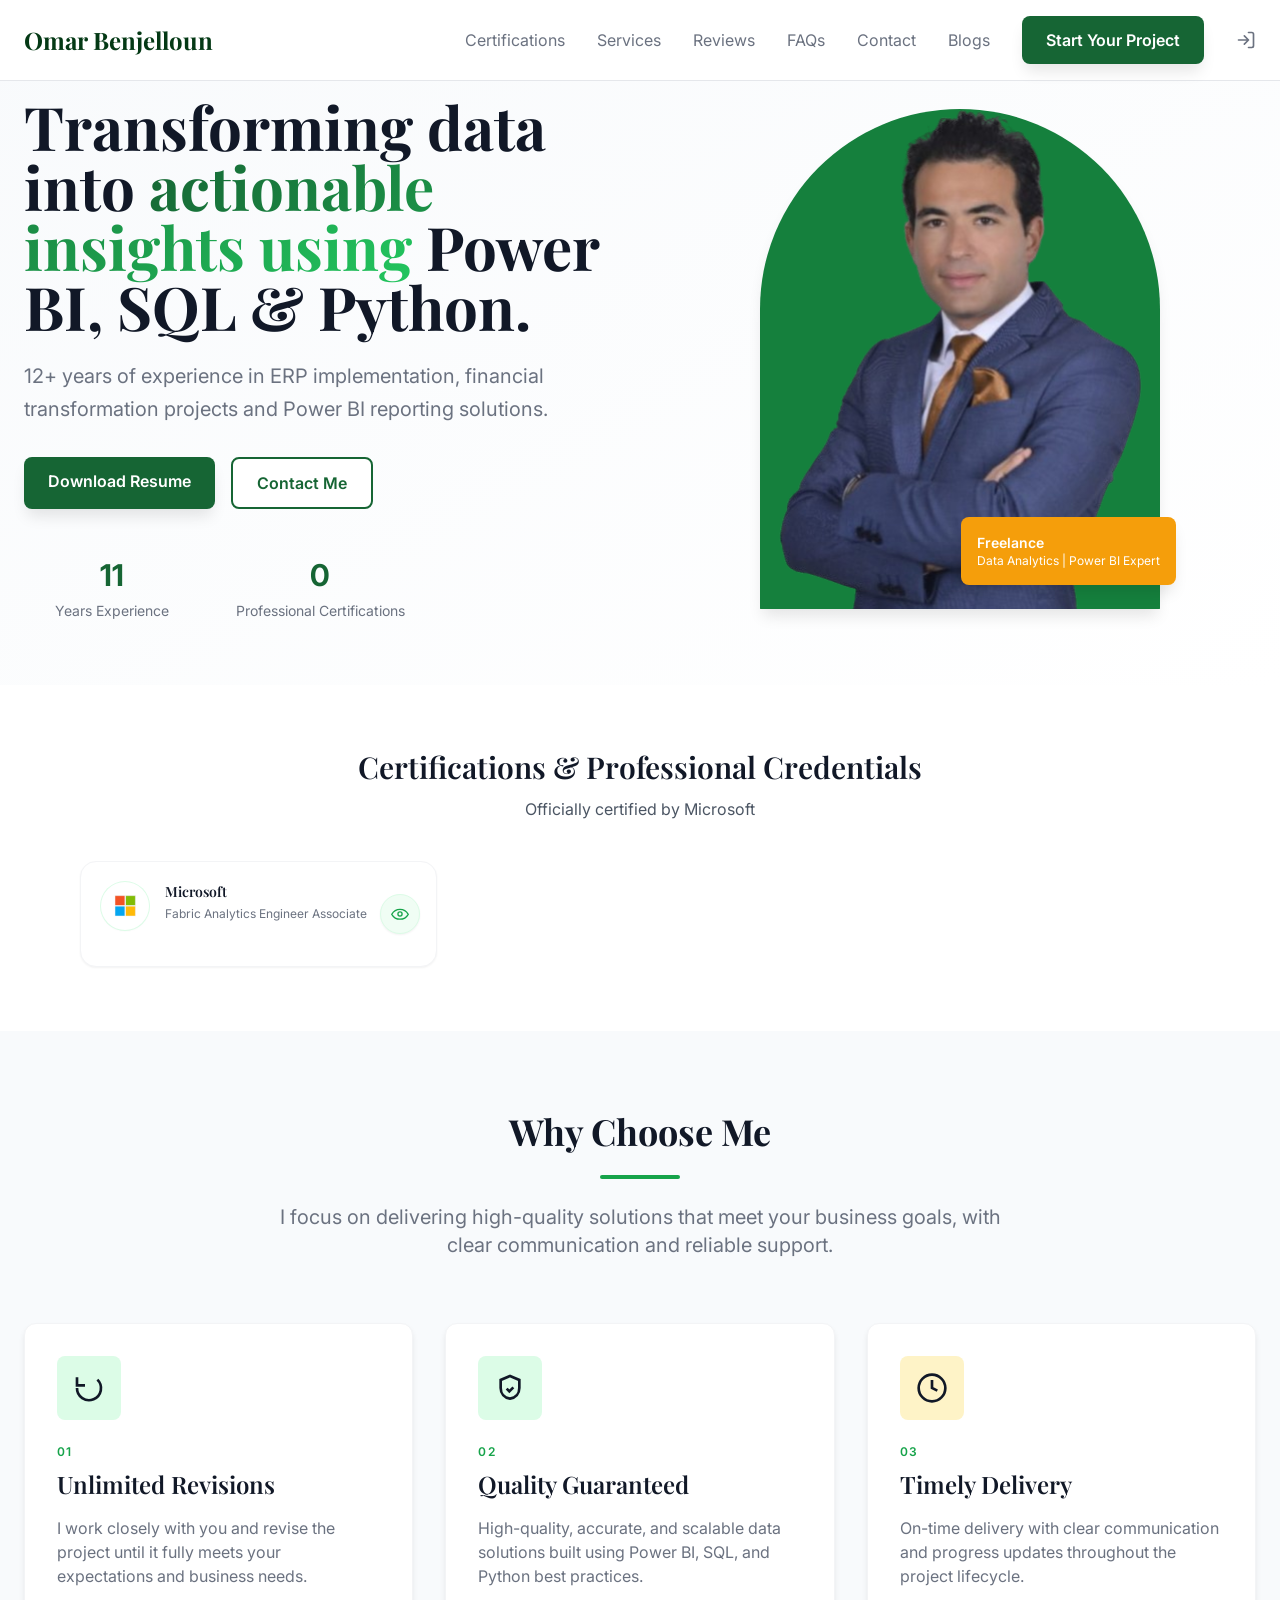
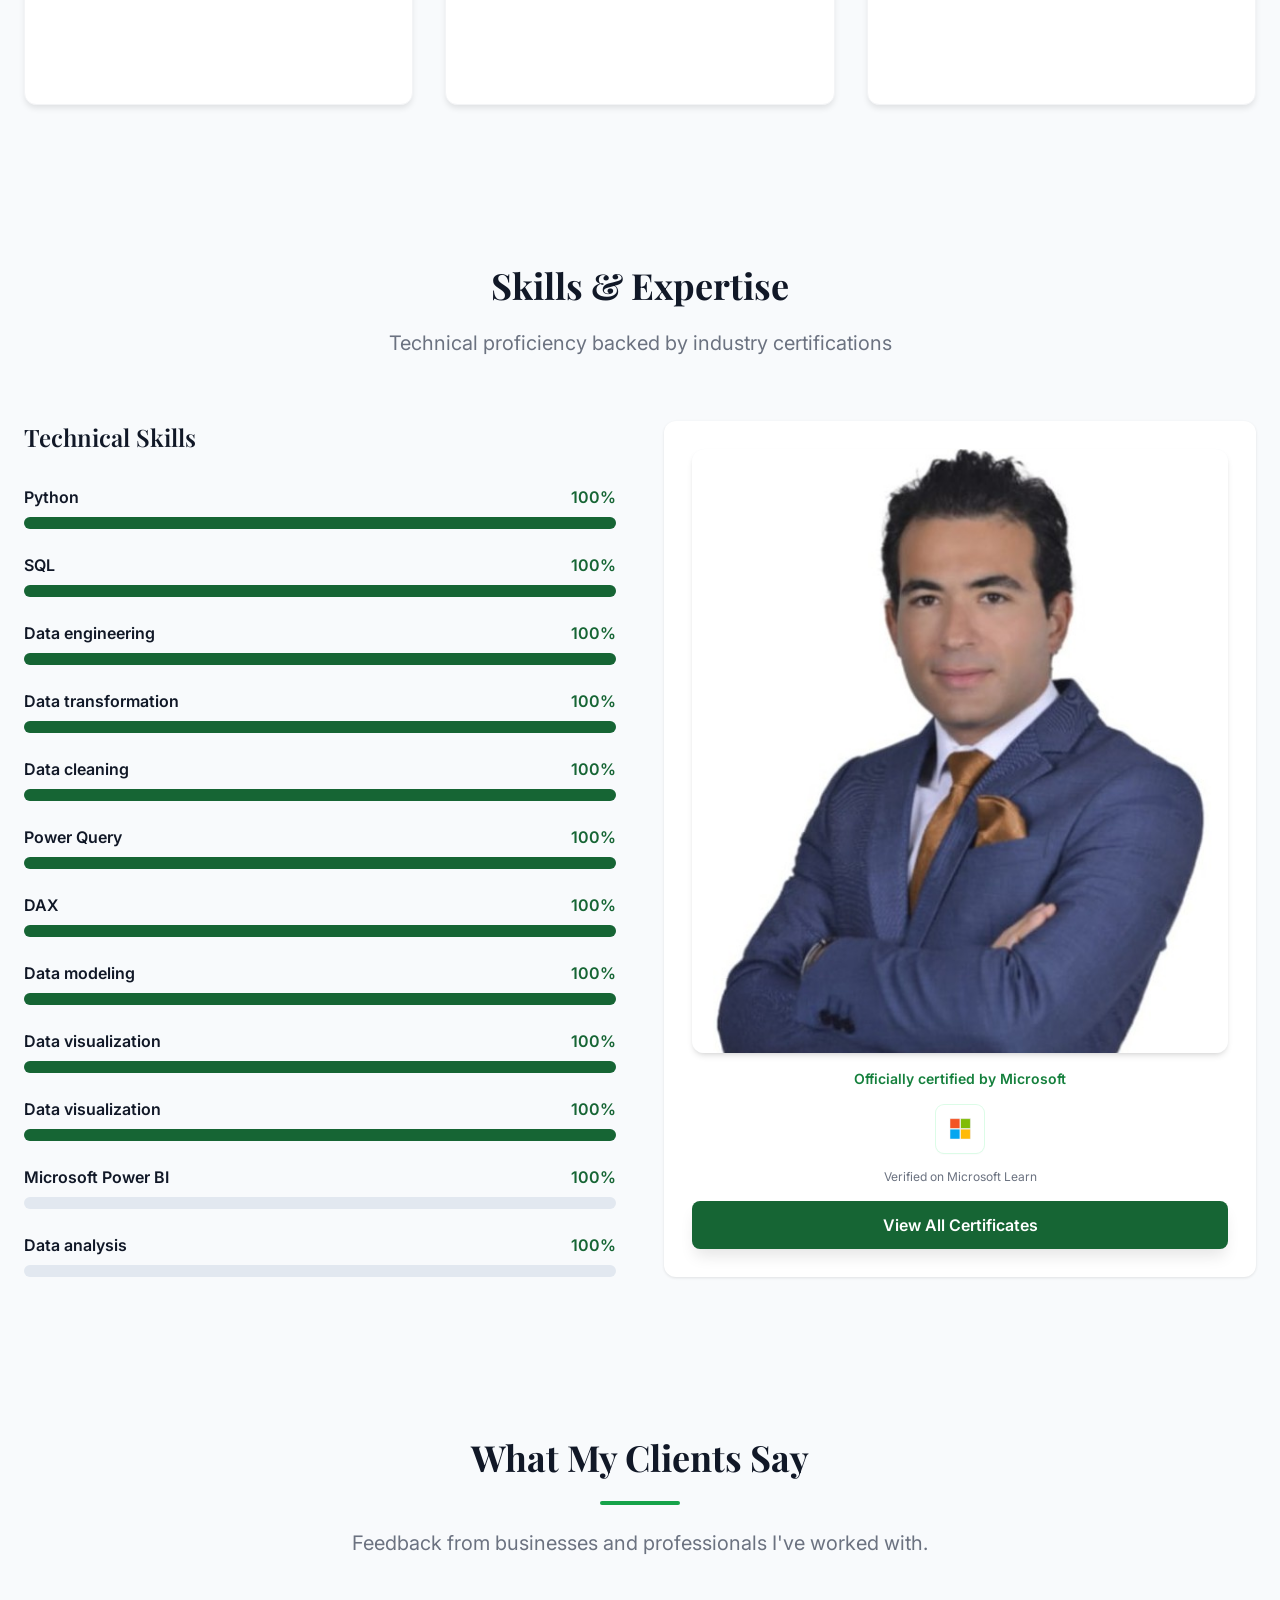
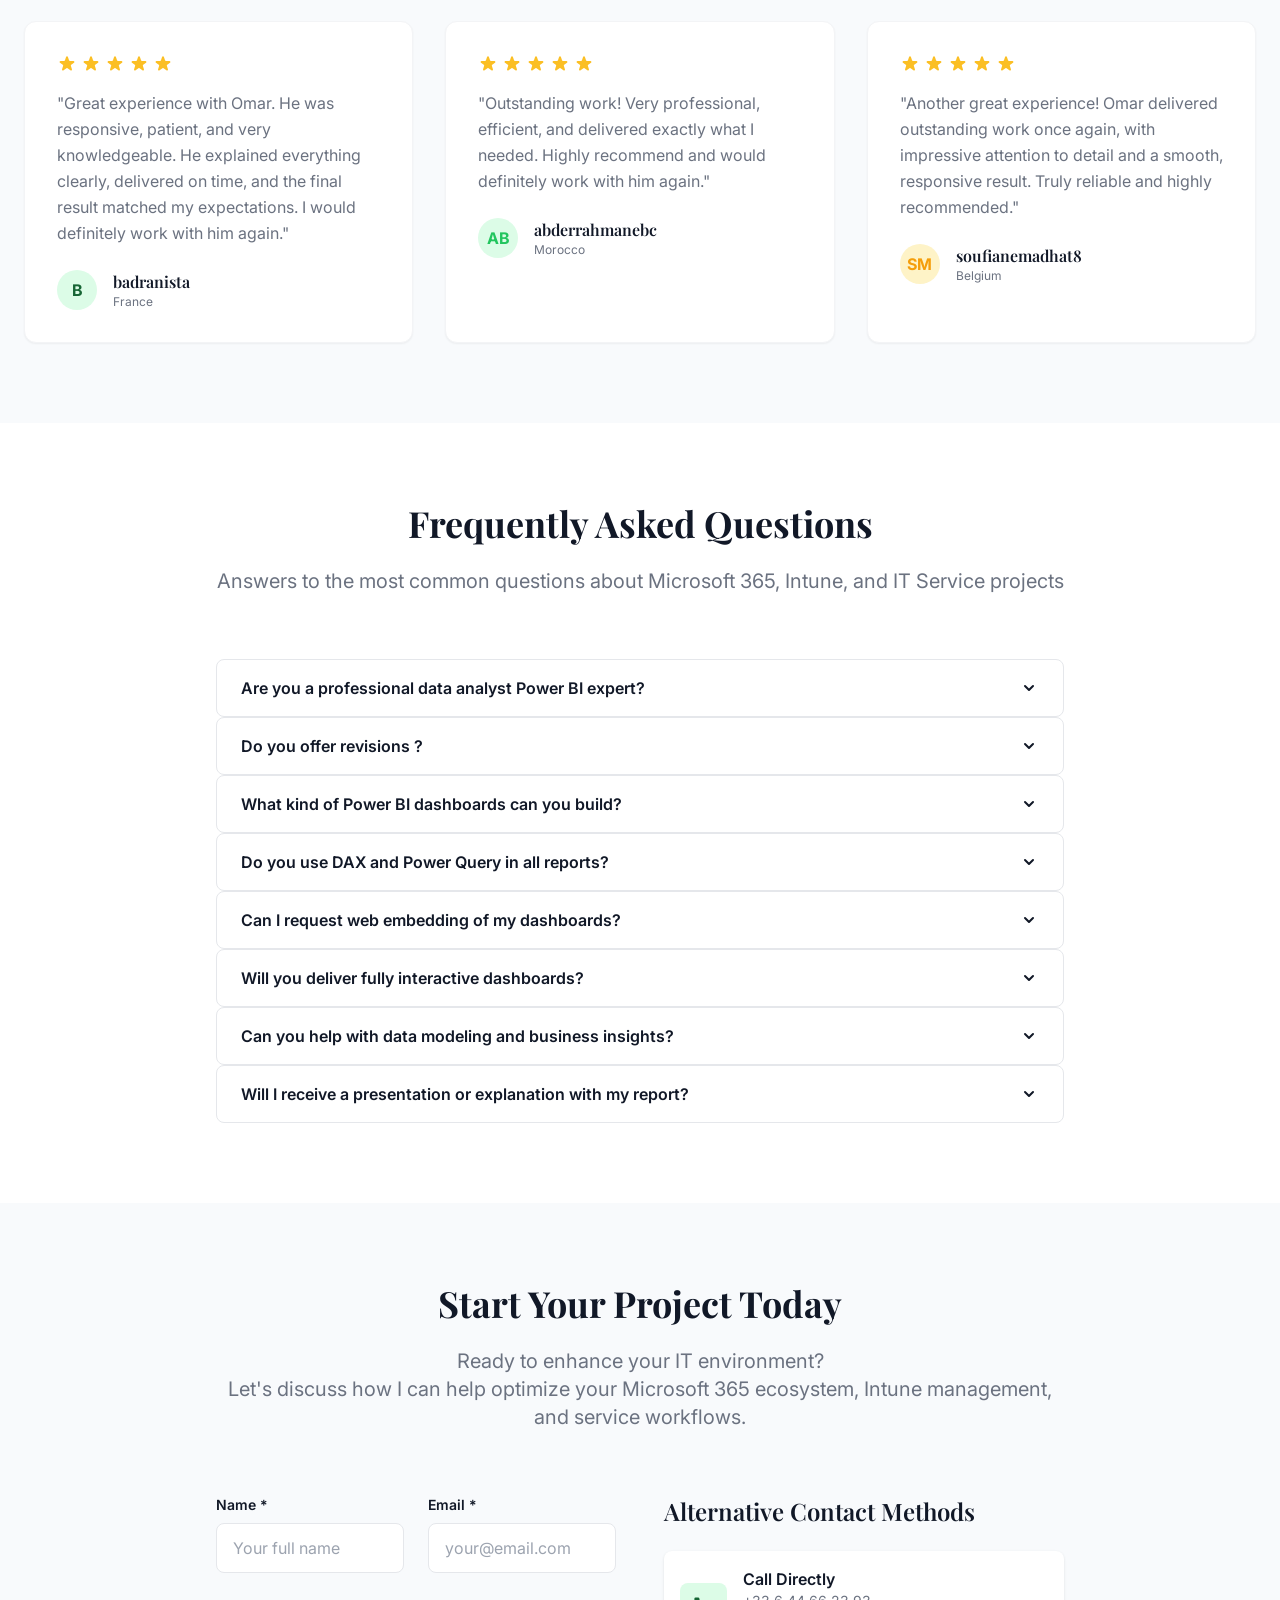
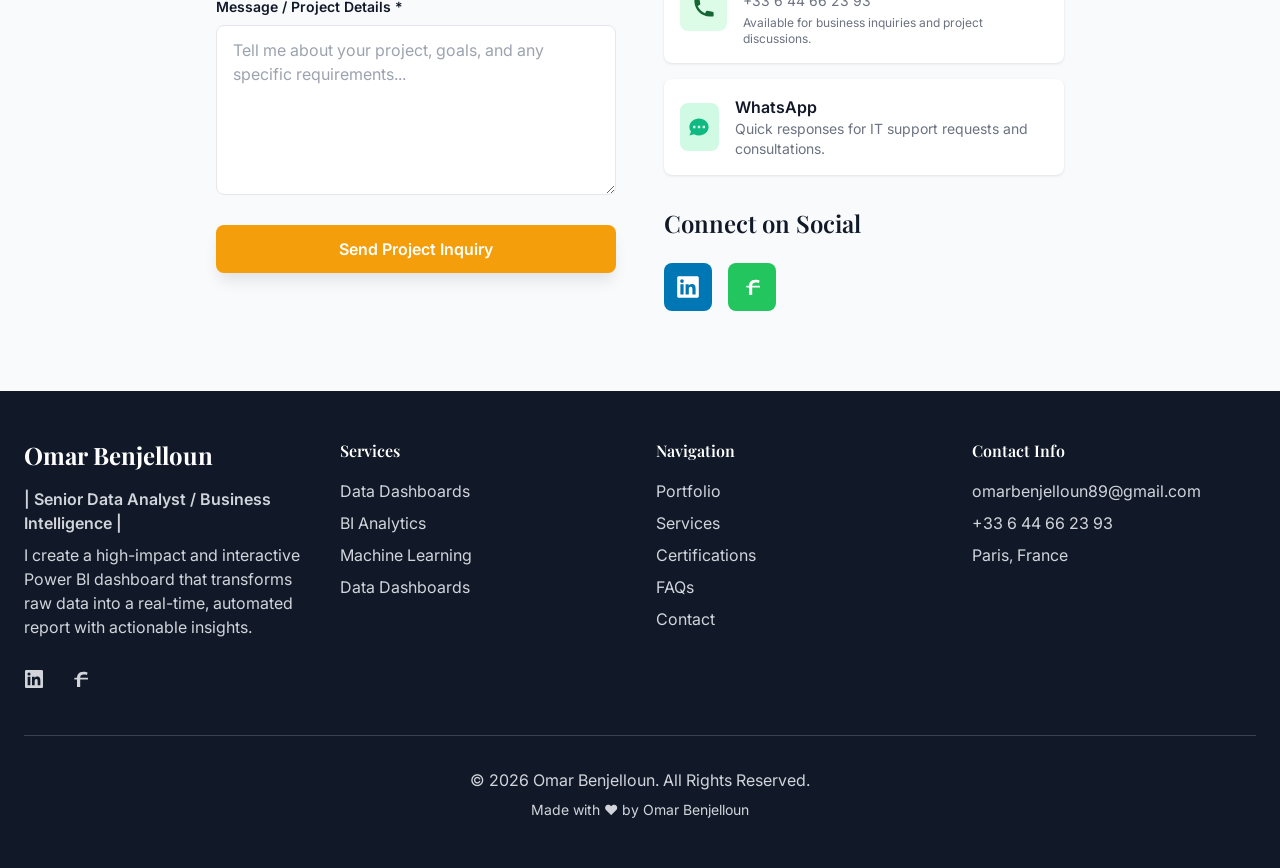
==== commit 21b3deda: "save" ====
--- a/pages/index.html
+++ b/pages/index.html
@@ -18,7 +18,7 @@
             });
         })();
     </script>
-    
+
     <script type="application/ld+json">
     {
         "@context": "https://schema.org",
@@ -89,14 +89,18 @@
                         data-section="faqs">FAQs</a>
                     <a href="#contact" class="nav-link text-text-secondary hover:text-primary transition-250"
                         data-section="contact">Contact</a>
-                    <a href="#contact" class="nav-link text-text-secondary hover:text-primary transition-250"
+                    <a href="blogs.html" class="nav-link text-text-secondary hover:text-primary transition-250"
                         data-section="contact">Blogs</a>
                     <a href="https://www.fiverr.com/benje_omar?source=gig_page" target="_blank"
                         rel="noopener noreferrer" id="schedule-button" class="btn-primary text-center">Start Your
                         Project</a>
-                </div>
-                <div>
-                    
+                    <a href="login.html" id="login-icon-link"
+                        class="items-center text-text-secondary hover:text-primary transition-250" aria-label="Login">
+                        <svg class="w-5 h-5" fill="none" stroke="currentColor" viewBox="0 0 24 24">
+                            <path stroke-linecap="round" stroke-linejoin="round" stroke-width="2"
+                                d="M15 3h4a2 2 0 012 2v14a2 2 0 01-2 2h-4M10 17l5-5m0 0l-5-5m5 5H3" />
+                        </svg>
+                    </a>
                 </div>
                 <button class="md:hidden p-2" id="mobile-menu-btn" aria-label="Toggle mobile menu">
                     <svg class="w-6 h-6" fill="none" stroke="currentColor" viewBox="0 0 24 24">
@@ -104,13 +108,6 @@
                             d="M4 6h16M4 12h16M4 18h16" />
                     </svg>
                 </button>
-                <a href="/login" class="items-center text-text-secondary hover:text-primary transition-250"
-                aria-label="Login">
-                    <svg class="w-5 h-5" fill="none" stroke="currentColor" viewBox="0 0 24 24">
-                        <path stroke-linecap="round" stroke-linejoin="round" stroke-width="2"
-                            d="M15 3h4a2 2 0 012 2v14a2 2 0 01-2 2h-4M10 17l5-5m0 0l-5-5m5 5H3" />
-                    </svg>
-                </a>
             </div>
             <!-- Mobile Menu -->
             <div id="mobile-menu" class="hidden md:hidden pb-4 pt-4 border-t border-border">
@@ -133,14 +130,14 @@
                     <a href="https://www.fiverr.com/benje_omar?source=gig_page" target="_blank"
                         rel="noopener noreferrer" id="schedule-button-mobile"
                         class="btn-primary text-center py-2 mt-2">Start Your Project</a>
-                        <a href="/login"
+                    <a href="login.html"
                         class="flex items-center space-x-2 text-text-secondary hover:text-primary transition-250 py-2">
-                            <svg class="w-5 h-5" fill="none" stroke="currentColor" viewBox="0 0 24 24">
-                                <path stroke-linecap="round" stroke-linejoin="round" stroke-width="2"
-                                    d="M15 3h4a2 2 0 012 2v14a2 2 0 01-2 2h-4M10 17l5-5m0 0l-5-5m5 5H3" />
-                            </svg>
-                            <span>Login</span>
-                        </a>
+                        <svg class="w-5 h-5" fill="none" stroke="currentColor" viewBox="0 0 24 24">
+                            <path stroke-linecap="round" stroke-linejoin="round" stroke-width="2"
+                                d="M15 3h4a2 2 0 012 2v14a2 2 0 01-2 2h-4M10 17l5-5m0 0l-5-5m5 5H3" />
+                        </svg>
+                        <span>Login</span>
+                    </a>
                 </div>
             </div>
         </div>
@@ -2947,6 +2944,35 @@
         }
     </script>
     <script id="dhws-dataInjector" src="../public/dhws-data-injector.js"></script>
+    <script>
+        document.addEventListener('DOMContentLoaded', () => {
+            if (localStorage.getItem('isAuthenticated') === 'true') {
+                const loginLink = document.getElementById('login-icon-link');
+                if (loginLink) {
+                    loginLink.setAttribute('aria-label', 'Profile');
+                    // Changed to a user profile icon
+                    loginLink.innerHTML = `
+                        <svg class="w-5 h-5" fill="none" stroke="currentColor" viewBox="0 0 24 24">
+                            <path stroke-linecap="round" stroke-linejoin="round" stroke-width="2" d="M16 7a4 4 0 11-8 0 4 4 0 018 0zM12 14a7 7 0 00-7 7h14a7 7 0 00-7-7z" />
+                        </svg>
+                    `;
+                }
+
+                // Also update mobile menu login link if it exists
+                // Note: The mobile menu link logic would need a similar ID or selector if we want to update it too.
+                // For now, let's select it by href
+                const mobileLoginLink = document.querySelector('#mobile-menu a[href="login.html"]');
+                if (mobileLoginLink) {
+                    const span = mobileLoginLink.querySelector('span');
+                    if (span) span.textContent = 'Profile';
+                    const svg = mobileLoginLink.querySelector('svg');
+                    if (svg) {
+                        svg.innerHTML = '<path stroke-linecap="round" stroke-linejoin="round" stroke-width="2" d="M16 7a4 4 0 11-8 0 4 4 0 018 0zM12 14a7 7 0 00-7 7h14a7 7 0 00-7-7z" />';
+                    }
+                }
+            }
+        });
+    </script>
 </body>
 
 </html>
